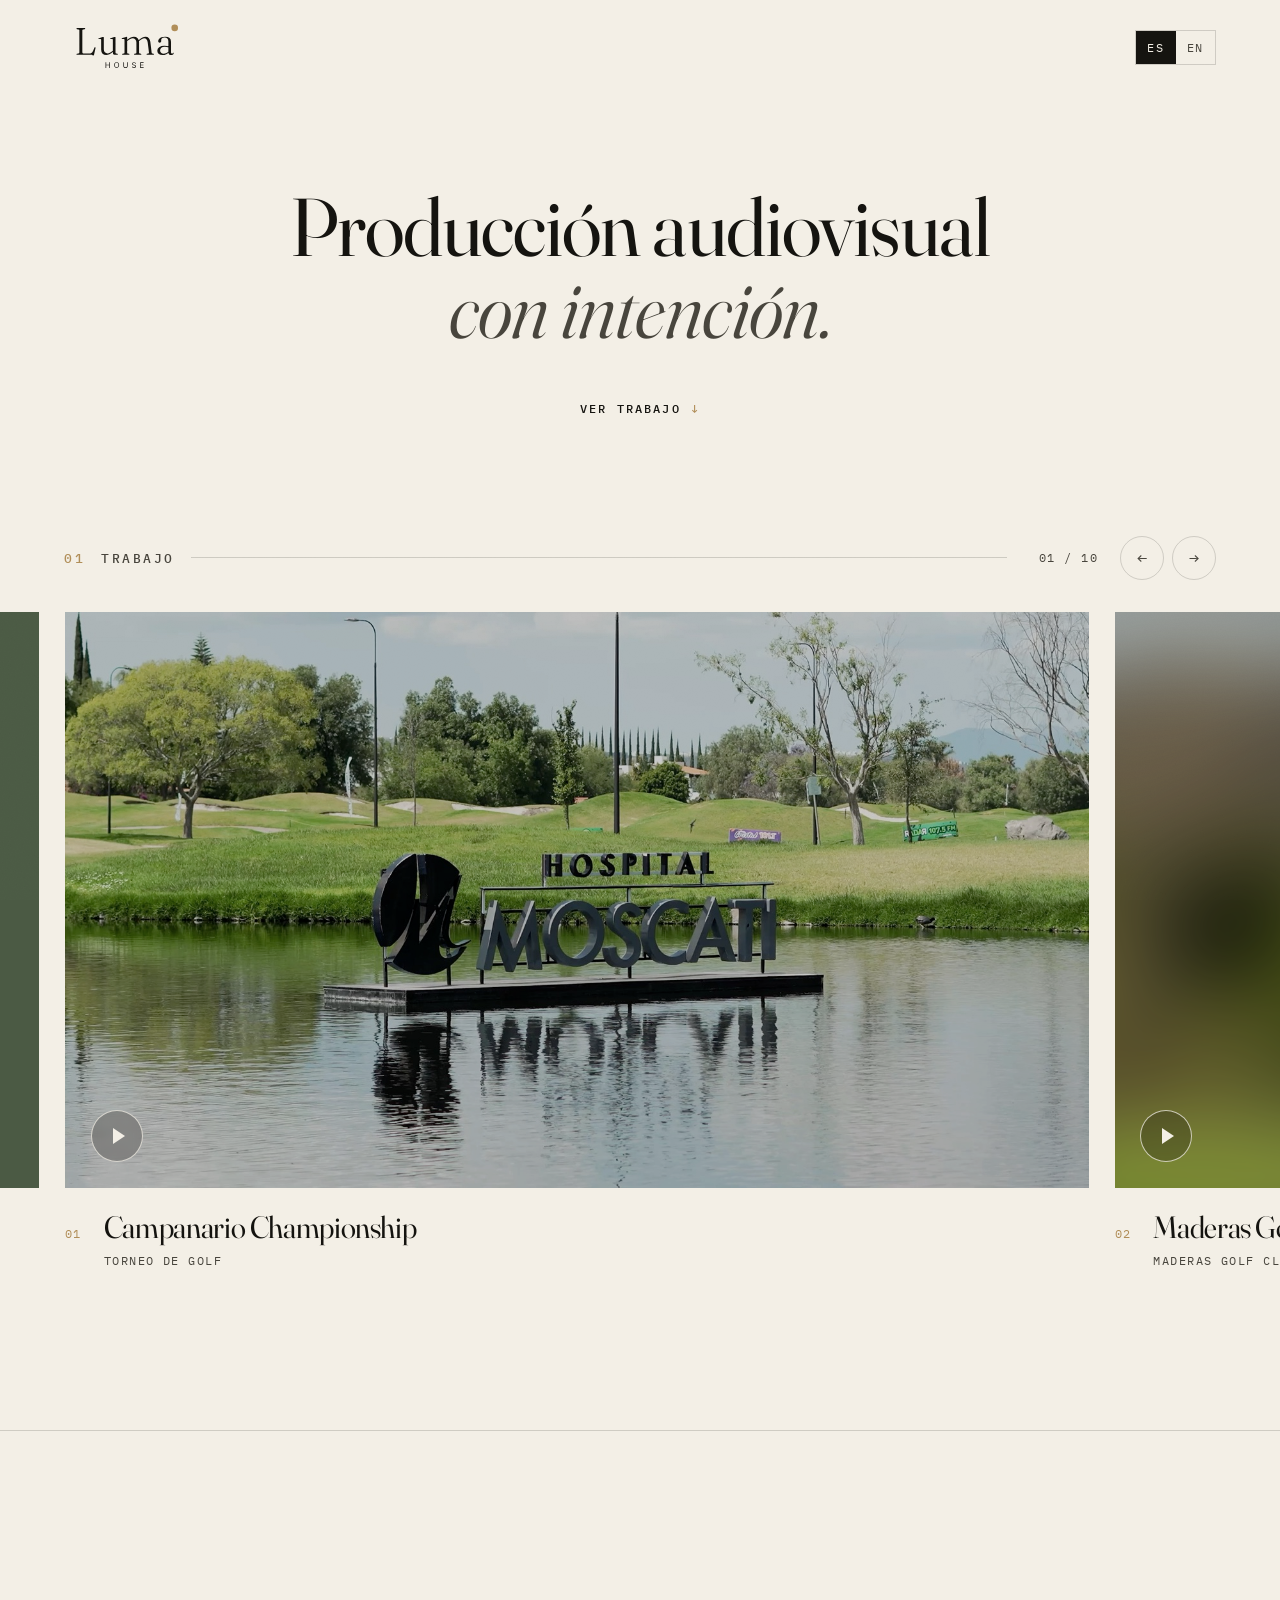
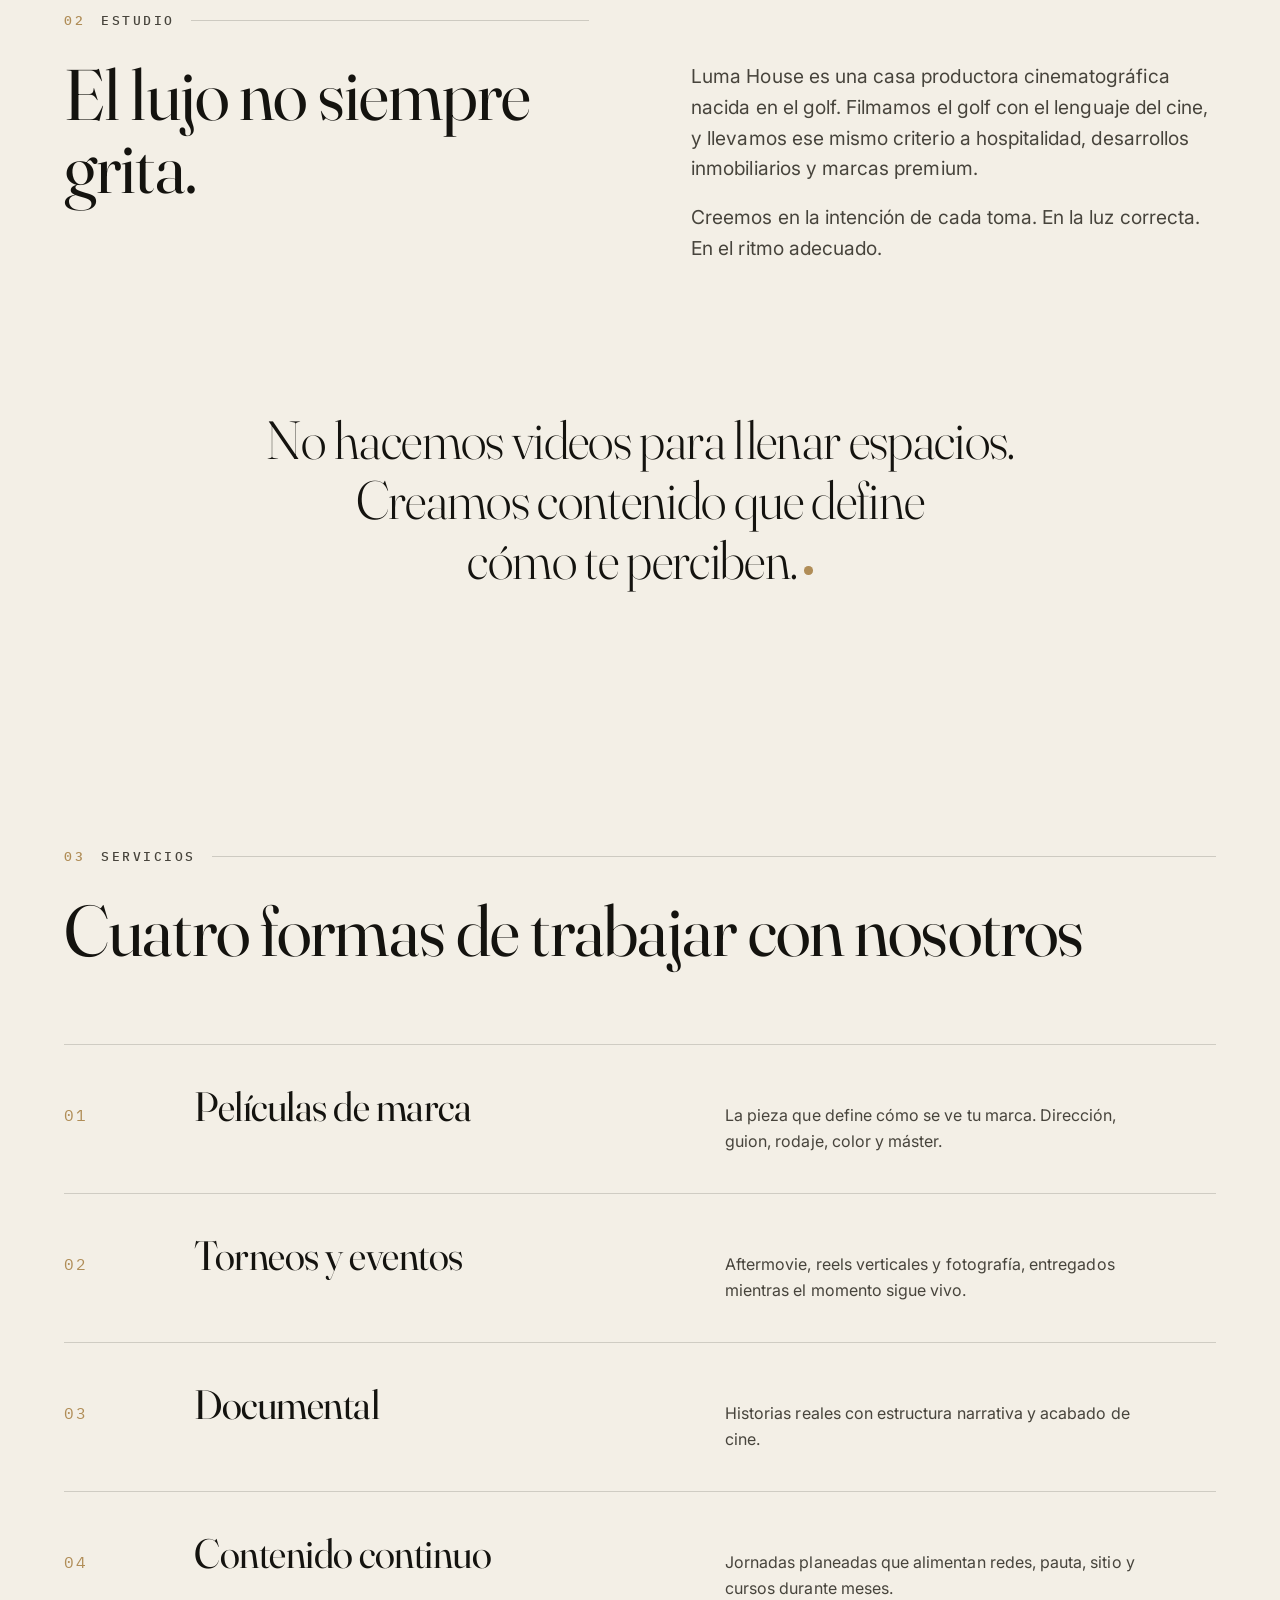
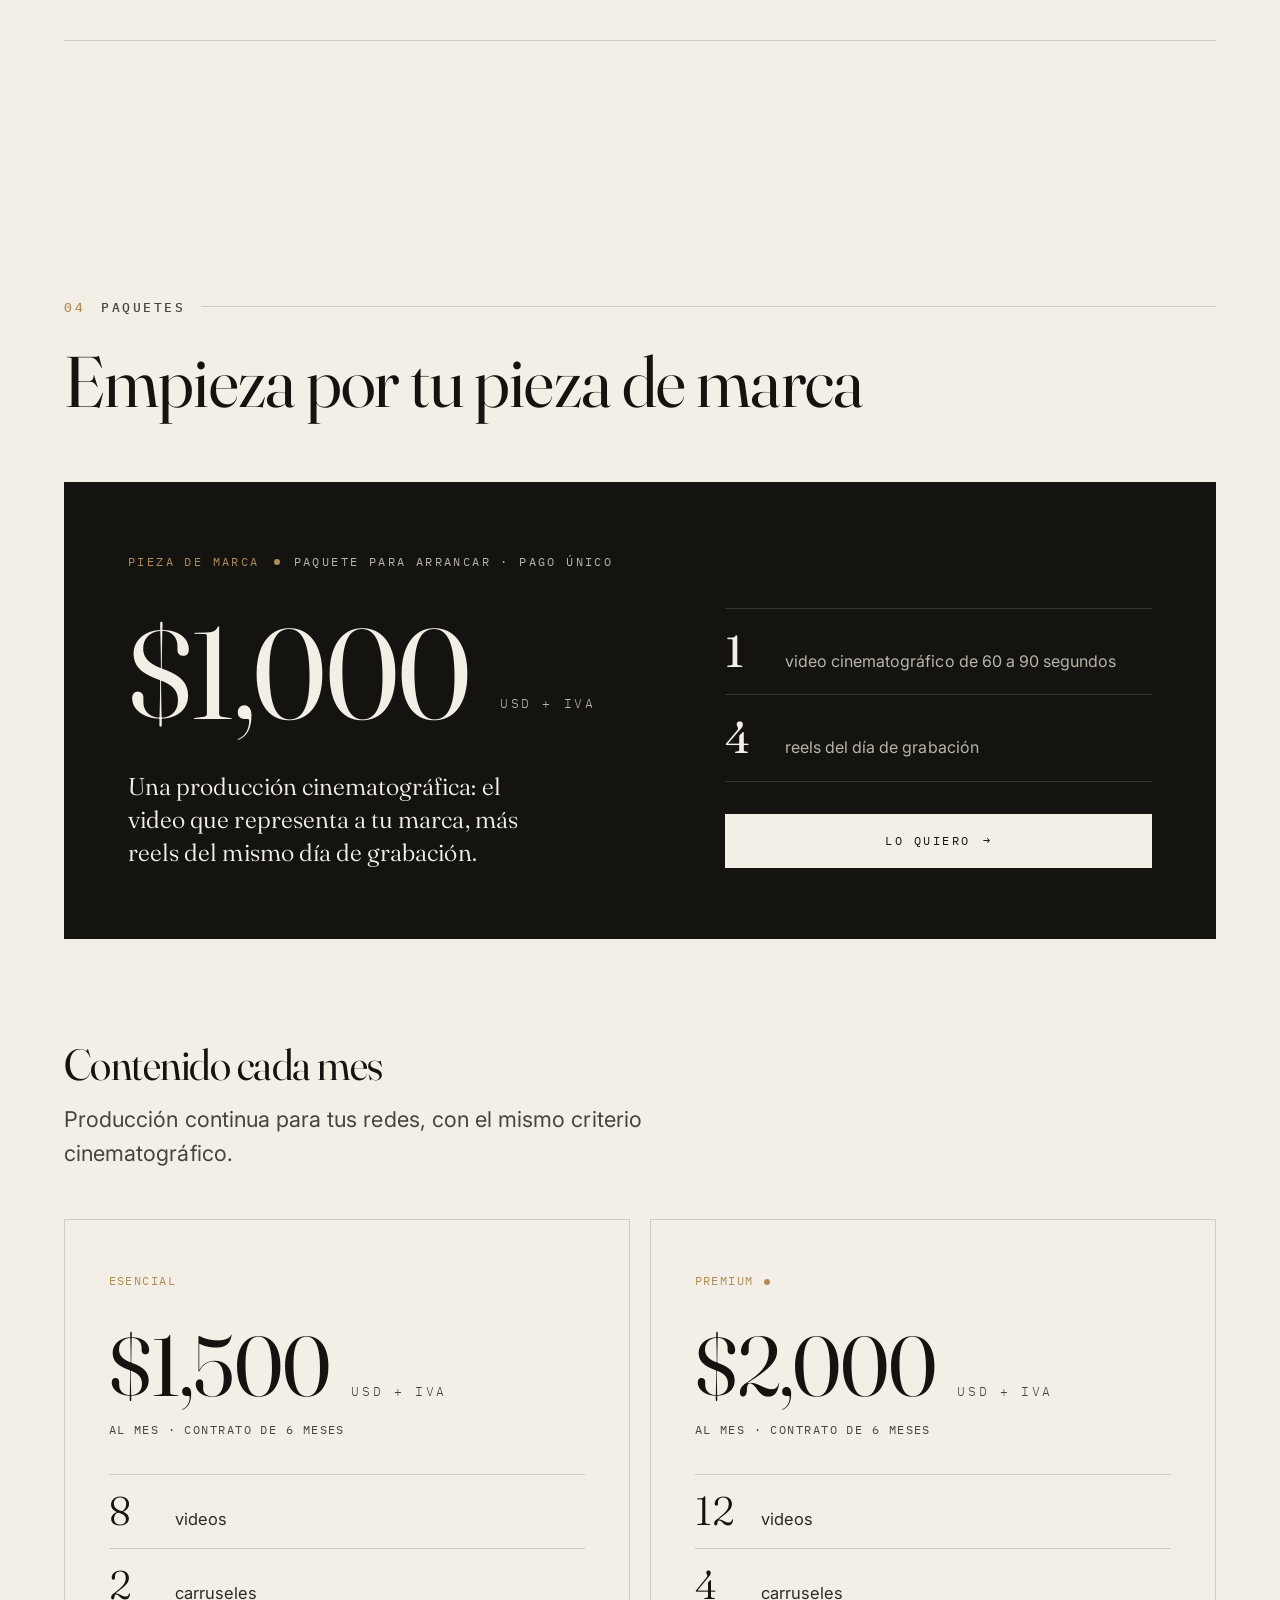
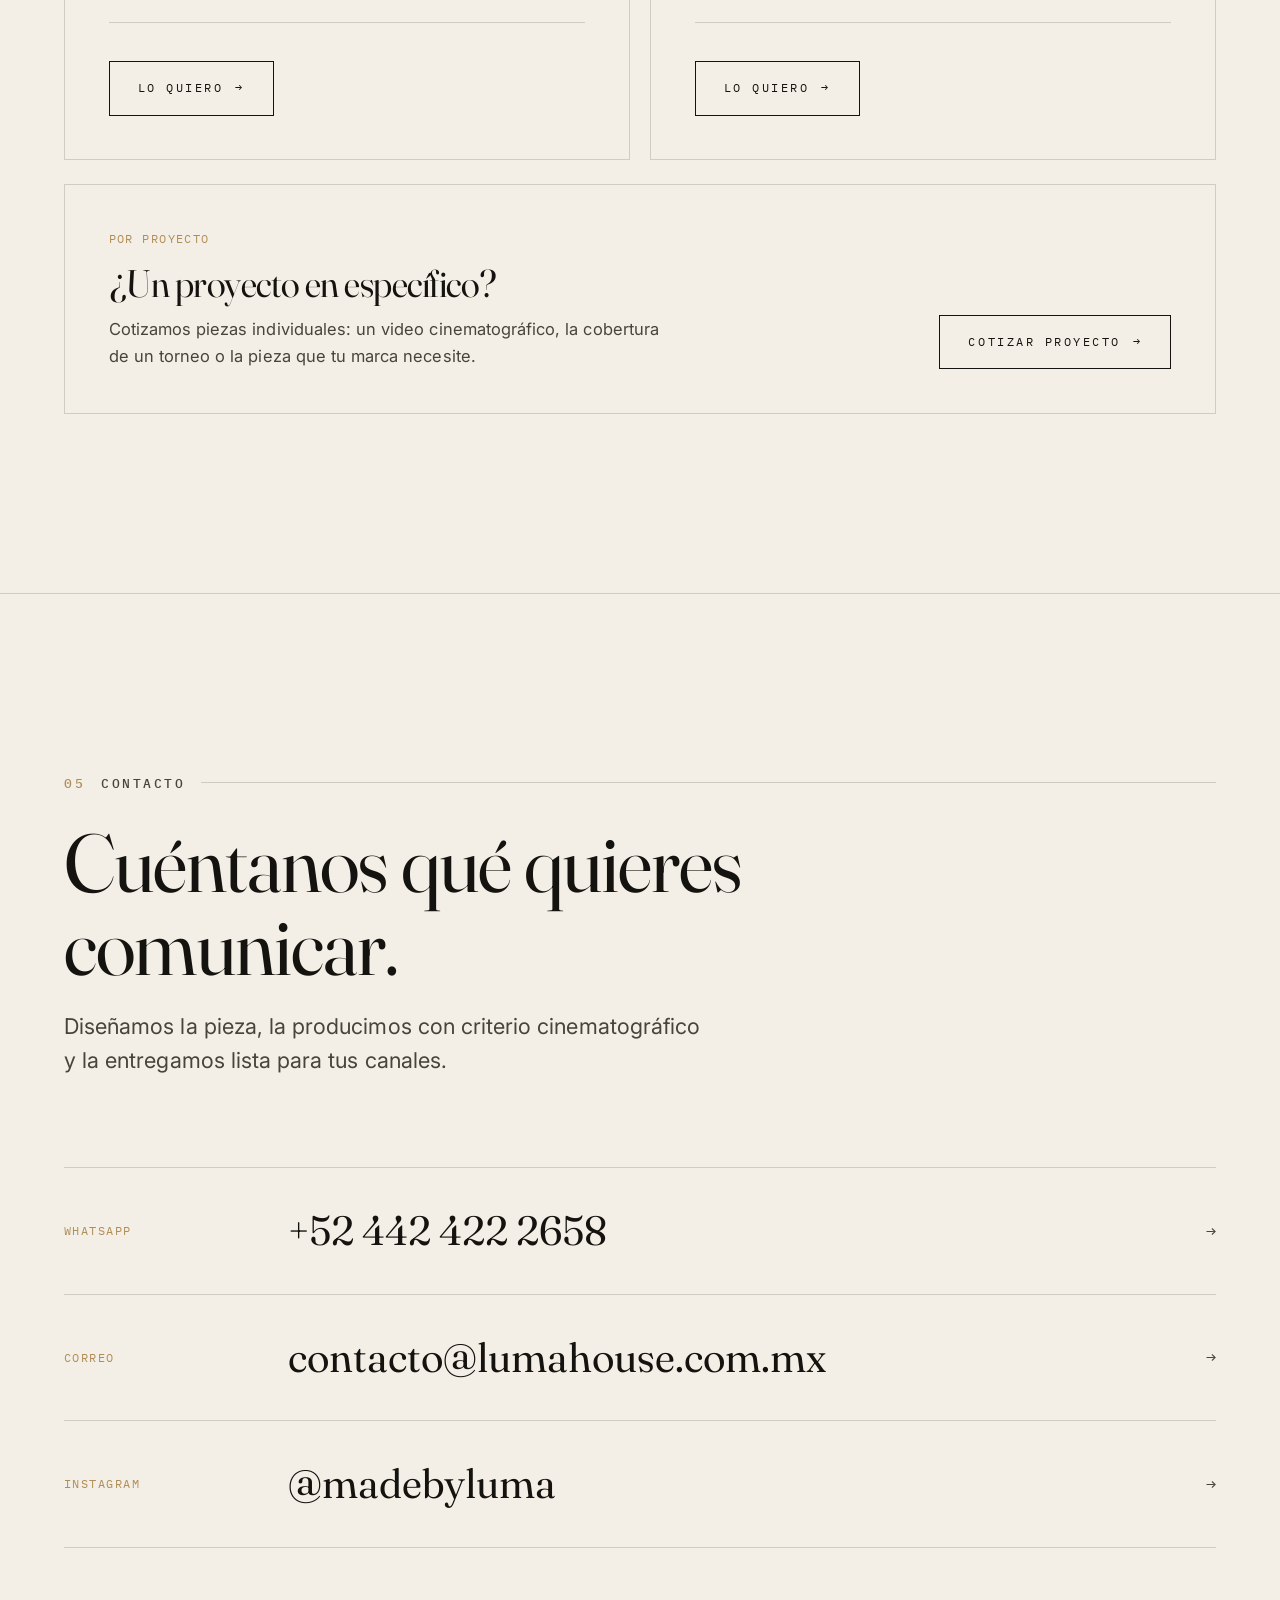
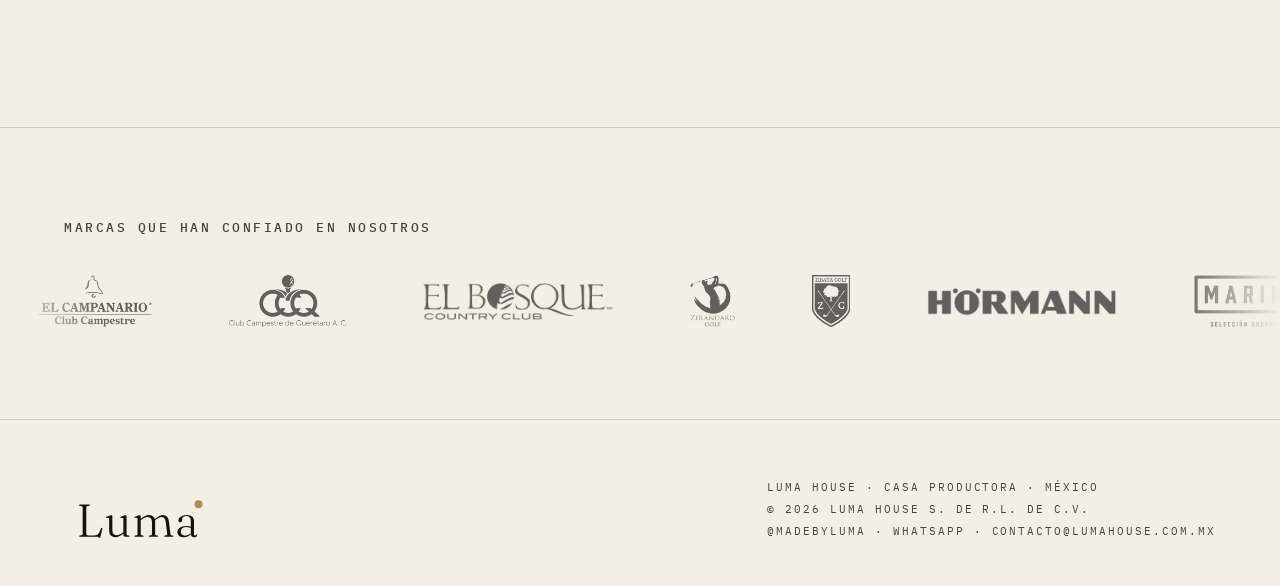
==== index.html @ 1248f3c8 "Publicación automática 2026-11-06 01:06" ====
<!doctype html>
<html lang="es">
<head>
<meta charset="utf-8">
<meta name="viewport" content="width=device-width, initial-scale=1">
<title>Luma House · Casa productora</title>
<meta name="description" content="Luma House es una casa productora cinematográfica de México, especializada en golf: torneos, clubes, documental y contenido para marcas premium.">
<meta property="og:title" content="Luma House · Casa productora">
<meta property="og:description" content="Producción audiovisual con intención. Cine para el golf y para marcas premium.">
<meta property="og:type" content="website">
<meta property="og:image" content="https://lumahouse.com.mx/assets/logo/Luma_Avatar_LhPunto_Ink_circular_1024.png">
<meta name="theme-color" content="#F3EFE6" media="(prefers-color-scheme: light)">
<meta name="theme-color" content="#14130F" media="(prefers-color-scheme: dark)">
<meta name="color-scheme" content="light dark">
<link rel="icon" type="image/png" href="assets/logo/Luma_Avatar_LhPunto_Ink_circular_1024.png">
<link rel="preconnect" href="https://fonts.googleapis.com">
<link rel="preconnect" href="https://fonts.gstatic.com" crossorigin>
<link href="https://fonts.googleapis.com/css2?family=Fraunces:ital,opsz,wght@0,9..144,300..500;1,9..144,300..500&family=IBM+Plex+Mono:wght@400;500&family=Inter:wght@400;500;600&display=swap" rel="stylesheet">
<link rel="stylesheet" href="assets/css/luma.css?v=20261106a">
</head>
<body data-page="inicio">

<header class="nav">
  <div class="wrap">
    <a class="nav__logo" href="./" aria-label="Luma House"><picture><source srcset="assets/logo/Luma_Lockup_Punto_Bone.svg" media="(prefers-color-scheme: dark)"><img src="assets/logo/Luma_Lockup_Punto_Ink.svg" alt="Luma House"></picture></a>
    <nav class="nav__links" aria-label="Principal">
      <a href="#trabajo" data-i18n="nav.work">Trabajo</a>
      <a href="#estudio" data-i18n="nav.studio">Estudio</a>
      <a href="#servicios" data-i18n="nav.services">Servicios</a>
      <a href="#paquetes" data-i18n="nav.plans">Paquetes</a>
      <a href="#contacto" data-i18n="nav.contact">Contacto</a>
    </nav>
    <div class="nav__right">
      <div class="lang" role="group" aria-label="Idioma / Language">
        <button type="button" data-lang="es" aria-pressed="true">ES</button>
        <button type="button" data-lang="en" aria-pressed="false">EN</button>
      </div>
      <button class="nav__burger" type="button" aria-label="Menú" aria-expanded="false"><span></span><span></span></button>
    </div>
  </div>
</header>

<main>
  <section class="hero hero--sin-video hero--min">
    <div class="hero__media" aria-hidden="true">
      <!-- VIDEO DE FONDO: sube un loop corto (10–20 s, sin audio, H.264, < 8 MB) a assets/video/hero.mp4 y quita el comentario:
      <video src="assets/video/hero.mp4" autoplay muted loop playsinline poster="assets/posters/hero.jpg"></video> -->
    </div>
    <div class="wrap">
      <h1 data-i18n="hero.title">Producción audiovisual <em>con intención.</em></h1>
      <a class="mono hero__scroll" href="#trabajo"><span data-i18n="hero.cta1">Ver trabajo</span> <i aria-hidden="true">↓</i></a>
    </div>
  </section>

  <section class="reel" id="trabajo" aria-label="Trabajo">
    <div class="wrap reel__head">
      <p class="eyebrow" data-n="01" data-i18n="work.eyebrow">Trabajo</p>
      <div class="reel__nav">
        <span class="mono reel__count" data-reel-count>01 / 01</span>
        <button class="reel__btn" type="button" data-reel-prev aria-label="Anterior">←</button>
        <button class="reel__btn" type="button" data-reel-next aria-label="Siguiente">→</button>
      </div>
    </div>
    <div class="reel__track" data-grid="reel"></div>
  </section>

  <section class="section section--bone" id="estudio">
    <div class="wrap split">
      <div class="reveal">
        <p class="eyebrow" data-n="02" data-i18n="studio.eyebrow">Estudio</p>
        <h2 data-i18n="studio.title">El lujo no siempre grita.</h2>
      </div>
      <div class="manifiesto reveal">
        <p data-i18n="studio.p1"></p>
        <p data-i18n="studio.p2"></p>
      </div>
    </div>
    <div class="wrap"><p class="statement reveal" data-i18n="studio.p3"></p></div>
  </section>

  <section class="section section--bone" id="servicios">
    <div class="wrap">
      <div class="reveal">
        <p class="eyebrow" data-n="03" data-i18n="services.eyebrow">Servicios</p>
        <h2 data-i18n="services.title">Cuatro formas de trabajar con nosotros</h2>
      </div>
      <div class="services">
        <div class="service reveal"><p class="mono">01</p><h3 data-i18n="s1.t"></h3><p data-i18n="s1.p"></p></div>
        <div class="service reveal" style="transition-delay:90ms"><p class="mono">02</p><h3 data-i18n="s2.t"></h3><p data-i18n="s2.p"></p></div>
        <div class="service reveal" style="transition-delay:180ms"><p class="mono">03</p><h3 data-i18n="s3.t"></h3><p data-i18n="s3.p"></p></div>
        <div class="service reveal" style="transition-delay:270ms"><p class="mono">04</p><h3 data-i18n="s4.t"></h3><p data-i18n="s4.p"></p></div>
      </div>
    </div>
  </section>

  <section class="section section--bone section--rule" id="paquetes">
    <div class="wrap">
      <div class="reveal">
        <p class="eyebrow" data-n="04" data-i18n="plans.eyebrow">Paquetes</p>
        <h2 data-i18n="plans.h">Empieza por tu pieza de marca</h2>
      </div>
      <article class="pieza reveal">
        <div class="pieza__main">
          <p class="mono pieza__tag"><span data-i18n="p3.name">Pieza de marca</span> <i aria-hidden="true"></i> <span data-i18n="p3.per">paquete para arrancar · pago único</span></p>
          <p class="pieza__price">$1,000 <span data-i18n="plans.cur">USD + IVA</span></p>
          <p class="pieza__text" data-i18n="p3.text">Una producción cinematográfica: el video que representa a tu marca, más reels del mismo día de grabación.</p>
        </div>
        <div class="pieza__side">
          <ul class="pieza__list">
            <li><strong>1</strong><span data-i18n="p3.video">video cinematográfico de 60 a 90 segundos</span></li>
            <li><strong>4</strong><span data-i18n="p3.reels">reels del día de grabación</span></li>
          </ul>
          <a class="btn btn--solid pieza__btn" data-wa="p3.wa" href="https://wa.me/524424222658" target="_blank" rel="noopener"><span data-i18n="plans.cta">Lo quiero</span> →</a>
        </div>
      </article>
      <div class="plans__monthly reveal">
        <h3 data-i18n="plans.title">Contenido cada mes</h3>
        <p class="lead plans__lead" data-i18n="plans.sub">Producción continua para tus redes, con el mismo criterio cinematográfico.</p>
      </div>
      <div class="plans">
        <article class="plan reveal">
          <p class="mono plan__name" data-i18n="p1.name">Esencial</p>
          <p class="plan__price">$1,500 <span data-i18n="plans.cur">USD + IVA</span></p>
          <p class="mono plan__per" data-i18n="plans.per">al mes · contrato de 6 meses</p>
          <ul class="plan__list">
            <li><strong>8</strong><span data-i18n="plans.videos">videos</span></li>
            <li><strong>2</strong><span data-i18n="plans.carousels">carruseles</span></li>
          </ul>
          <a class="btn btn--dark" data-wa="p1.wa" href="https://wa.me/524424222658" target="_blank" rel="noopener"><span data-i18n="plans.cta">Lo quiero</span> →</a>
        </article>
        <article class="plan plan--premium reveal" style="transition-delay:90ms">
          <p class="mono plan__name" data-i18n="p2.name">Premium</p>
          <p class="plan__price">$2,000 <span data-i18n="plans.cur">USD + IVA</span></p>
          <p class="mono plan__per" data-i18n="plans.per">al mes · contrato de 6 meses</p>
          <ul class="plan__list">
            <li><strong>12</strong><span data-i18n="plans.videos">videos</span></li>
            <li><strong>4</strong><span data-i18n="plans.carousels">carruseles</span></li>
          </ul>
          <a class="btn btn--solid" data-wa="p2.wa" href="https://wa.me/524424222658" target="_blank" rel="noopener"><span data-i18n="plans.cta">Lo quiero</span> →</a>
        </article>
      </div>
      <div class="plans__custom reveal">
        <div>
          <p class="mono plan__name" data-i18n="custom.eyebrow">Por proyecto</p>
          <h3 data-i18n="custom.title">¿Un proyecto en específico?</h3>
          <p data-i18n="custom.text">Cotizamos piezas individuales: un video cinematográfico, la cobertura de un torneo o la pieza que tu marca necesite.</p>
        </div>
        <a class="btn btn--dark" data-wa="custom.wa" href="https://wa.me/524424222658" target="_blank" rel="noopener"><span data-i18n="custom.cta">Cotizar proyecto</span> →</a>
      </div>
    </div>
  </section>

  <section class="section contact" id="contacto">
    <div class="wrap">
      <p class="eyebrow reveal" data-n="05" data-i18n="contact.eyebrow">Contacto</p>
      <h2 class="reveal" data-i18n="contact.title">Cuéntanos qué quieres comunicar.</h2>
      <p class="lead reveal" style="color:var(--bone-soft); margin-top:22px" data-i18n="contact.sub"></p>
      <div class="contact__rows">
        <a class="contact__row reveal" href="https://wa.me/524424222658" target="_blank" rel="noopener">
          <span class="mono" data-i18n="contact.wa">WhatsApp</span><strong>+52 442 422 2658</strong><span class="arrow">→</span>
        </a>
        <a class="contact__row reveal" href="mailto:contacto@lumahouse.com.mx">
          <span class="mono" data-i18n="contact.mail">Correo</span><strong>contacto@lumahouse.com.mx</strong><span class="arrow">→</span>
        </a>
        <a class="contact__row reveal" href="https://instagram.com/madebyluma" target="_blank" rel="noopener">
          <span class="mono">Instagram</span><strong>@madebyluma</strong><span class="arrow">→</span>
        </a>
      </div>
    </div>
  </section>
  <section class="brands" aria-labelledby="marcas-titulo">
    <div class="wrap">
      <p class="eyebrow" id="marcas-titulo" data-i18n="brands.title">Marcas que han confiado en nosotros</p>
    </div>
    <div class="brands__viewport">
      <ul class="brands__track">
          <li><img src="assets/marcas/el-campanario.png?v=20261103" alt="El Campanario Club Campestre" loading="lazy" height="44"></li>
          <li><img src="assets/marcas/club-campestre-queretaro.png?v=20261103" alt="Club Campestre de Querétaro" loading="lazy" height="44"></li>
          <li><img src="assets/marcas/el-bosque.png?v=20261103" alt="El Bosque Country Club" loading="lazy" height="44"></li>
          <li><img src="assets/marcas/zirandaro.png?v=20261103b" alt="Zirándaro Golf" loading="lazy" height="44"></li>
          <li><img src="assets/marcas/zibata-golf.png?v=20261103" alt="Zibatá Golf" loading="lazy" height="44"></li>
          <li><img src="assets/marcas/hormann.png?v=20261103" alt="Hörmann" loading="lazy" height="44"></li>
          <li><img src="assets/marcas/marinter.png?v=20261103" alt="Marinter Gourmet" loading="lazy" height="44"></li>
          <li><img src="assets/marcas/slim-pop.png?v=20261103" alt="Slim Pop" loading="lazy" height="44"></li>
          <li><img src="assets/marcas/tpi.png?v=20261103" alt="Titleist Performance Institute" loading="lazy" height="44"></li>
          <li><img src="assets/marcas/ringline.png?v=20261104c" alt="RingLine" loading="lazy" height="44"></li>
          <li><img src="assets/marcas/garsen.png?v=20261103" alt="Garsen" loading="lazy" height="44"></li>
          <li><img src="assets/marcas/fine-tuned.png?v=20261103" alt="Fine Tuned Components" loading="lazy" height="44"></li>
          <li><img src="assets/marcas/casa-maria-goretti.png?v=20261103" alt="Casa María Goretti I.A.P." loading="lazy" height="44"></li>
          <li><img class="marca--alta" src="assets/marcas/golf-course-services.png?v=20261104c" alt="Golf Course Services" loading="lazy" height="44"></li>
          <li><img src="assets/marcas/tr-golf-cars.png?v=20261103" alt="TR Golf Cars" loading="lazy" height="44"></li>
          <li><img src="assets/marcas/hm-home.png?v=20261103c" alt="H&amp;M Home" loading="lazy" height="44"></li>
          <li><img src="assets/marcas/chipd.png?v=20261103" alt="CHIP'd" loading="lazy" height="44"></li>
          <li><img src="assets/marcas/debbie-llamas.png?v=20261103" alt="Debbie Llamas" loading="lazy" height="44"></li>
          <li aria-hidden="true"><img src="assets/marcas/el-campanario.png?v=20261103" alt="" loading="lazy" height="44"></li>
          <li aria-hidden="true"><img src="assets/marcas/club-campestre-queretaro.png?v=20261103" alt="" loading="lazy" height="44"></li>
          <li aria-hidden="true"><img src="assets/marcas/el-bosque.png?v=20261103" alt="" loading="lazy" height="44"></li>
          <li aria-hidden="true"><img src="assets/marcas/zirandaro.png?v=20261103b" alt="" loading="lazy" height="44"></li>
          <li aria-hidden="true"><img src="assets/marcas/zibata-golf.png?v=20261103" alt="" loading="lazy" height="44"></li>
          <li aria-hidden="true"><img src="assets/marcas/hormann.png?v=20261103" alt="" loading="lazy" height="44"></li>
          <li aria-hidden="true"><img src="assets/marcas/marinter.png?v=20261103" alt="" loading="lazy" height="44"></li>
          <li aria-hidden="true"><img src="assets/marcas/slim-pop.png?v=20261103" alt="" loading="lazy" height="44"></li>
          <li aria-hidden="true"><img src="assets/marcas/tpi.png?v=20261103" alt="" loading="lazy" height="44"></li>
          <li aria-hidden="true"><img src="assets/marcas/ringline.png?v=20261104c" alt="" loading="lazy" height="44"></li>
          <li aria-hidden="true"><img src="assets/marcas/garsen.png?v=20261103" alt="" loading="lazy" height="44"></li>
          <li aria-hidden="true"><img src="assets/marcas/fine-tuned.png?v=20261103" alt="" loading="lazy" height="44"></li>
          <li aria-hidden="true"><img src="assets/marcas/casa-maria-goretti.png?v=20261103" alt="" loading="lazy" height="44"></li>
          <li aria-hidden="true"><img class="marca--alta" src="assets/marcas/golf-course-services.png?v=20261104c" alt="" loading="lazy" height="44"></li>
          <li aria-hidden="true"><img src="assets/marcas/tr-golf-cars.png?v=20261103" alt="" loading="lazy" height="44"></li>
          <li aria-hidden="true"><img src="assets/marcas/hm-home.png?v=20261103c" alt="" loading="lazy" height="44"></li>
          <li aria-hidden="true"><img src="assets/marcas/chipd.png?v=20261103" alt="" loading="lazy" height="44"></li>
          <li aria-hidden="true"><img src="assets/marcas/debbie-llamas.png?v=20261103" alt="" loading="lazy" height="44"></li>
      </ul>
    </div>
  </section>
</main>

<div class="player" id="player" role="dialog" aria-modal="true" aria-label="Video">
  <button class="player__close" type="button" data-i18n="player.close">Cerrar ✕</button>
  <div class="player__stage">
    <div class="player__frame"></div>
    <div class="player__info">
      <div>
        <p class="eyebrow" data-p-client></p>
        <h3 data-p-title style="margin-top:10px"></h3>
        <p data-p-text></p>
      </div>
      <div class="player__nav">
        <button type="button" data-prev data-i18n="player.prev">← Anterior</button>
        <button type="button" data-next data-i18n="player.next">Siguiente →</button>
      </div>
    </div>
  </div>
</div>

<footer class="footer">
  <div class="wrap">
    <picture><source srcset="assets/logo/Luma_Firma_Punto_Bone.svg" media="(prefers-color-scheme: dark)"><img src="assets/logo/Luma_Firma_Punto_Ink.svg" alt="Luma"></picture>
    <p><span data-i18n="footer.line">Luma House · Casa productora · México</span><br>© <span data-year>2026</span> Luma House S. de R.L. de C.V.<br><a href="https://instagram.com/madebyluma" target="_blank" rel="noopener">@madebyluma</a> · <a href="https://wa.me/524424222658" target="_blank" rel="noopener">WhatsApp</a> · <a href="mailto:contacto@lumahouse.com.mx">contacto@lumahouse.com.mx</a></p>
  </div>
</footer>

<script src="assets/js/proyectos.js?v=20261106b"></script>
<script src="assets/js/videos.js?v=546326bbe1"></script>
<script src="assets/js/site.js?v=20261105t"></script>
</body>
</html>
---- assets/css/luma.css ----
/* ==========================================================================
   LUMA HOUSE · SITIO WEB 2026
   Identidad 2026: Ink · Bone · Brass (el punto de rodaje) · Fairway
   Tipografía: Fraunces Light (display) · Inter (texto) · IBM Plex Mono (créditos)
   ========================================================================== */

:root{
  --ink:#14130F;
  --charcoal:#2B2A25;
  --bone:#F3EFE6;
  --brass:#B08D57;
  --fairway:#4B5A44;
  --bone-soft:#B9B4A8;      /* texto secundario sobre Ink */
  --ink-soft:#5E5A51;       /* texto secundario sobre Bone */
  --rule-dark:rgba(243,239,230,.14);
  --rule-light:rgba(20,19,15,.16);

  --serif:'Fraunces', Georgia, 'Times New Roman', serif;
  --sans:'Inter', -apple-system, BlinkMacSystemFont, 'Helvetica Neue', Arial, sans-serif;
  --mono:'IBM Plex Mono', ui-monospace, Menlo, Consolas, monospace;

  --max:1320px;
  --pad:clamp(20px, 5vw, 72px);
  --nav-h:76px;
}

*{box-sizing:border-box; margin:0; padding:0}
html{scroll-behavior:smooth; -webkit-text-size-adjust:100%}
body{background:var(--ink); color:var(--bone); font-family:var(--sans); font-size:17px; line-height:1.6; -webkit-font-smoothing:antialiased; overflow-x:hidden}
img,video,iframe,svg{display:block; max-width:100%}
a{color:inherit; text-decoration:none}
button{font:inherit; color:inherit; background:none; border:0; cursor:pointer}
:focus-visible{outline:1px solid var(--brass); outline-offset:3px}

.wrap{max-width:var(--max); margin:0 auto; padding:0 var(--pad)}
.eyebrow{font-family:var(--mono); font-size:12px; font-weight:500; letter-spacing:.28em; text-transform:uppercase; color:var(--brass)}
.mono{font-family:var(--mono); letter-spacing:.14em; text-transform:uppercase; font-size:12px}
.dot{color:var(--brass)}

/* ---------- navegación ---------- */
.nav{position:fixed; inset:0 0 auto 0; height:var(--nav-h); z-index:50; display:flex; align-items:center;
  transition:background .35s ease, border-color .35s ease; border-bottom:1px solid transparent}
.nav.is-solid{background:rgba(20,19,15,.92); backdrop-filter:blur(10px); border-bottom-color:var(--rule-dark)}
.nav .wrap{display:flex; align-items:center; justify-content:space-between; width:100%; gap:24px}
.nav__logo img{height:44px; width:auto}
.nav__right{display:flex; align-items:center; gap:28px}
.nav__links{display:flex; align-items:center; gap:34px; margin-left:auto}
.nav__links a{font-family:var(--mono); font-size:12px; letter-spacing:.2em; text-transform:uppercase; color:var(--bone-soft); transition:color .2s}
.nav__links a:hover,.nav__links a.is-active{color:var(--bone)}
.nav__links a.is-active::after{content:''; display:inline-block; width:5px; height:5px; border-radius:50%; background:var(--brass); margin-left:8px; vertical-align:middle}
.lang{display:flex; border:1px solid var(--rule-dark)}
.lang button{font-family:var(--mono); font-size:11px; letter-spacing:.18em; padding:7px 11px; color:var(--bone-soft)}
.lang button[aria-pressed="true"]{background:var(--bone); color:var(--ink)}
.nav__burger{display:none; width:40px; height:40px; position:relative}
.nav__burger span{position:absolute; left:9px; right:9px; height:1px; background:var(--bone); transition:transform .25s, opacity .25s}
.nav__burger span:nth-child(1){top:15px} .nav__burger span:nth-child(2){top:24px}
.nav.is-open .nav__burger span:nth-child(1){transform:translateY(4.5px) rotate(45deg)}
.nav.is-open .nav__burger span:nth-child(2){transform:translateY(-4.5px) rotate(-45deg)}

@media (max-width:860px){
  .nav__burger{display:block}
  .nav__links{position:fixed; top:var(--nav-h); left:0; right:0; bottom:0; background:var(--ink); flex-direction:column;
    align-items:flex-start; padding:40px var(--pad); gap:28px; transform:translateX(100%); transition:transform .35s ease}
  .nav.is-open .nav__links{transform:none}
  .nav__links a{font-size:15px}
  .nav.is-open{background:var(--ink)}
}

/* ---------- hero ---------- */
.hero{min-height:100svh; display:flex; flex-direction:column; justify-content:flex-end; position:relative; padding:calc(var(--nav-h) + 40px) 0 72px; overflow:hidden}
.hero__media{position:absolute; inset:0; background:radial-gradient(90% 70% at 78% 18%, rgba(176,141,87,.13), transparent 60%), radial-gradient(70% 60% at 10% 90%, rgba(75,90,68,.22), transparent 65%), var(--ink)}
.hero__media video,.hero__media img{width:100%; height:100%; object-fit:cover; opacity:.55}
.hero__media::after{content:''; position:absolute; inset:0; background:linear-gradient(180deg, rgba(20,19,15,.35) 0%, rgba(20,19,15,.1) 40%, rgba(20,19,15,.92) 100%)}
.hero .wrap{position:relative; width:100%}
.hero h1{font-family:var(--serif); font-weight:300; font-size:clamp(46px, 8.2vw, 124px); line-height:1.02; letter-spacing:.005em; margin:22px 0 28px; max-width:14ch}
.hero h1 em{font-style:italic}
.hero__sub{font-size:clamp(17px, 1.6vw, 21px); color:var(--bone-soft); max-width:560px}
.hero__cta{display:flex; flex-wrap:wrap; gap:14px; margin-top:40px}
.hero__rec{position:absolute; top:calc(var(--nav-h) + 24px); right:var(--pad); display:flex; align-items:center; gap:10px; font-family:var(--mono); font-size:11px; letter-spacing:.24em; color:var(--bone-soft)}
.hero__rec i{width:9px; height:9px; border-radius:50%; background:var(--brass); animation:tally 2.4s ease-in-out infinite}
/* Sin video de fondo: hero compacto, sin el espacio vacío ni el REC. Al poner hero.mp4, quitar la clase hero--sin-video */
.hero--sin-video{min-height:0; padding-top:calc(var(--nav-h) + clamp(56px, 9vw, 132px)); padding-bottom:clamp(44px, 5vw, 72px)}
.hero--sin-video{padding-top:calc(var(--nav-h) + clamp(40px, 6vw, 88px)); padding-bottom:clamp(36px, 4vw, 56px)}
.hero--sin-video h1{font-size:clamp(38px, 4.8vw, 76px); max-width:20ch; margin:18px 0 20px}
.hero--sin-video .hero__rec{display:none}
@keyframes tally{0%,100%{opacity:1}50%{opacity:.25}}

.btn{display:inline-flex; align-items:center; gap:12px; padding:15px 24px; font-family:var(--mono); font-size:12px; letter-spacing:.2em; text-transform:uppercase; border:1px solid var(--bone); transition:background .2s, color .2s}
.btn:hover{background:var(--bone); color:var(--ink)}
.btn--solid{background:var(--bone); color:var(--ink)}
.btn--solid:hover{background:transparent; color:var(--bone)}
.btn--dark{border-color:var(--ink); color:var(--ink)}
.btn--dark:hover{background:var(--ink); color:var(--bone)}

/* ---------- secciones ---------- */
.section{padding:clamp(88px, 12vw, 160px) 0}
.section--bone{background:var(--bone); color:var(--charcoal)}
.section--bone h2,.section--bone h3{color:var(--ink)}
.section--fairway{background:var(--fairway); color:var(--bone)}
.section h2{font-family:var(--serif); font-weight:300; font-size:clamp(36px, 5.2vw, 72px); line-height:1.08; margin-top:20px}
.lead{font-size:clamp(18px, 1.7vw, 22px); line-height:1.55; max-width:640px}

.split{display:grid; grid-template-columns:1fr 1fr; gap:clamp(40px, 8vw, 120px); align-items:start}
@media (max-width:860px){.split{grid-template-columns:1fr}}

.manifiesto p{font-size:clamp(18px, 1.7vw, 21px); line-height:1.6; margin-bottom:18px}
.manifiesto p strong{color:var(--ink); font-weight:600}
.manifiesto{border-left:1px solid var(--rule-light); padding-left:clamp(20px, 3vw, 44px)}

.services{display:grid; grid-template-columns:repeat(4, 1fr); gap:0; margin-top:64px; border-top:1px solid var(--rule-light)}
.service{padding:32px 28px 8px 0}
.service + .service{padding-left:28px; border-left:1px solid var(--rule-light)}
.service .mono{color:var(--brass)}
.service h3{font-family:var(--serif); font-weight:300; font-size:28px; line-height:1.15; margin:14px 0 12px}
.service p{font-size:15.5px; color:var(--ink-soft)}
@media (max-width:1000px){.services{grid-template-columns:1fr 1fr}.service:nth-child(3){padding-left:0; border-left:0}.service:nth-child(n+3){border-top:1px solid var(--rule-light)}}
@media (max-width:560px){.services{grid-template-columns:1fr}.service,.service + .service{padding-left:0; border-left:0}.service + .service{border-top:1px solid var(--rule-light)}}

/* ---------- tarjetas de proyecto ---------- */
.work-head{display:flex; justify-content:space-between; align-items:flex-end; gap:32px; flex-wrap:wrap; margin-bottom:48px}
.grid{display:grid; grid-template-columns:repeat(3, 1fr); gap:44px 28px}
@media (max-width:1000px){.grid{grid-template-columns:1fr 1fr}}
@media (max-width:620px){.grid{grid-template-columns:1fr}}

.card{display:block; text-align:left; width:100%; scroll-margin-top:calc(var(--nav-h) + 24px)}
.card__media{position:relative; aspect-ratio:16/9; background:var(--charcoal); overflow:hidden}
.card__media img{width:100%; height:100%; object-fit:cover; transition:transform .8s cubic-bezier(.2,.7,.2,1), opacity .4s}
.card:hover .card__media img{transform:scale(1.04)}
.card__ph{position:absolute; inset:0; display:flex; align-items:flex-end; padding:20px; background:
  radial-gradient(120% 90% at 85% 10%, rgba(176,141,87,.10), transparent 60%), var(--charcoal)}
.card__ph span{font-family:var(--mono); font-size:11px; letter-spacing:.24em; text-transform:uppercase; color:rgba(243,239,230,.45)}
.card__tally{position:absolute; top:16px; right:16px; width:9px; height:9px; border-radius:50%; background:var(--brass)}
.card__play{position:absolute; left:50%; top:50%; width:64px; height:64px; margin:-32px 0 0 -32px; border:1px solid rgba(243,239,230,.7); border-radius:50%;
  display:flex; align-items:center; justify-content:center; opacity:0; transform:scale(.9); transition:opacity .3s, transform .3s; background:rgba(20,19,15,.35); backdrop-filter:blur(4px)}
.card__play::before{content:''; border-left:14px solid var(--bone); border-top:9px solid transparent; border-bottom:9px solid transparent; margin-left:4px}
.card:hover .card__play,.card:focus-visible .card__play{opacity:1; transform:none}
.card__badge{position:absolute; left:16px; top:14px; font-family:var(--mono); font-size:10.5px; letter-spacing:.2em; text-transform:uppercase; padding:6px 9px; background:rgba(20,19,15,.75); color:var(--bone)}
.card__info{display:flex; justify-content:space-between; gap:16px; padding-top:18px; border-top:1px solid transparent}
.card h3{font-family:var(--serif); font-weight:300; font-size:24px; line-height:1.2; color:var(--bone)}
.card__meta{font-family:var(--mono); font-size:11px; letter-spacing:.16em; text-transform:uppercase; color:var(--bone-soft); margin-top:8px}
.card--vertical .card__media{aspect-ratio:16/9}
.card.is-target .card__media{outline:1px solid var(--brass); outline-offset:6px}
.card--locked{cursor:default}
.card--locked .card__ph{background:var(--fairway)}
.card--locked .card__ph span{color:rgba(243,239,230,.8)}

.filters{display:flex; flex-wrap:wrap; gap:8px}
.filters button{font-family:var(--mono); font-size:11px; letter-spacing:.18em; text-transform:uppercase; padding:9px 14px; border:1px solid var(--rule-dark); color:var(--bone-soft); transition:all .2s}
.filters button:hover{color:var(--bone); border-color:var(--bone-soft)}
.filters button[aria-pressed="true"]{background:var(--bone); color:var(--ink); border-color:var(--bone)}

/* ---------- reproductor ---------- */
.player{position:fixed; inset:0; z-index:100; background:#0E0D0B; display:none; flex-direction:column; padding:72px var(--pad) 32px; overflow-y:auto}
.player.is-open{display:flex}
.player__close{position:absolute; z-index:2; top:20px; right:var(--pad); font-family:var(--mono); font-size:12px; letter-spacing:.2em; color:var(--bone-soft); padding:10px 0}
.player__close:hover{color:var(--bone)}
.player__stage{width:100%; max-width:min(1280px, calc((100vh - 250px) * 16 / 9)); margin:auto}
.player__frame{position:relative; width:100%; aspect-ratio:16/9; background:#000}
.player__frame.is-vertical{aspect-ratio:9/16; height:68vh; width:auto; margin:0 auto}
.player__frame iframe,.player__frame video{position:absolute; inset:0; width:100%; height:100%; border:0}
.player__empty{position:absolute; inset:0; display:flex; flex-direction:column; align-items:center; justify-content:center; gap:14px; text-align:center; color:var(--bone-soft); padding:24px}
.player__empty i{width:10px; height:10px; border-radius:50%; background:var(--brass)}
.player__info{display:flex; justify-content:space-between; gap:40px; flex-wrap:wrap; padding-top:22px}
.player__info h3{font-family:var(--serif); font-weight:300; font-size:clamp(24px, 3vw, 34px)}
.player__info p{color:var(--bone-soft); max-width:620px; font-size:15.5px; margin-top:6px}
.player__nav{display:flex; gap:10px; align-items:flex-start}
.player__nav button{font-family:var(--mono); font-size:11px; letter-spacing:.2em; padding:10px 14px; border:1px solid var(--rule-dark); color:var(--bone-soft)}
.player__nav button:hover{color:var(--bone); border-color:var(--bone-soft)}

/* ---------- página portafolio ---------- */
.page-head{padding:calc(var(--nav-h) + clamp(60px, 9vw, 120px)) 0 56px}
.page-head h1{font-family:var(--serif); font-weight:300; font-size:clamp(44px, 7vw, 100px); line-height:1.04; margin:20px 0 22px}
.page-head p{color:var(--bone-soft); max-width:560px; font-size:18px}

/* ---------- carrusel de trabajo (inicio) ---------- */
.reel{padding:0 0 clamp(96px, 12vw, 168px)}
.reel__head{display:flex; justify-content:space-between; align-items:center; gap:24px; margin-bottom:24px}
.reel__nav{display:flex; align-items:center; gap:8px}
.reel__count{color:var(--bone-soft); margin-right:14px}
.reel__btn{width:44px; height:44px; display:inline-flex; align-items:center; justify-content:center; border:1px solid var(--rule-dark); color:var(--bone-soft); font-family:var(--mono); transition:color .2s, border-color .2s}
.reel__btn:hover{color:var(--bone); border-color:var(--bone-soft)}
.reel__track{--edge:max(var(--pad), calc((100vw - var(--max)) / 2 + var(--pad)));
  display:flex; gap:clamp(16px, 2vw, 28px); overflow-x:auto; scroll-snap-type:x mandatory; scroll-padding-inline:var(--edge);
  padding:0 var(--edge) 6px; scrollbar-width:none; overscroll-behavior-x:contain}
.reel__track::-webkit-scrollbar{display:none}
.slide{flex:0 0 auto; width:min(76vw, 1060px); scroll-snap-align:start; display:block; scroll-margin-top:calc(var(--nav-h) + 24px)}
.slide__media{position:relative; aspect-ratio:16/9; overflow:hidden; background:var(--charcoal)}
.slide__media img{width:100%; height:100%; object-fit:cover; filter:brightness(.86); transition:transform 1.4s cubic-bezier(.2,.7,.2,1), filter .6s}
.slide:hover .slide__media img,.slide:focus-visible .slide__media img{transform:scale(1.03); filter:brightness(1)}
.slide__media.is-vertical{background:var(--ink)}
.slide__media.is-vertical::before{content:''; position:absolute; inset:-40px; background:var(--bg) center/cover; filter:blur(36px) brightness(.45); transform:scale(1.1)}
.slide__media.is-vertical img{position:relative; object-fit:contain; filter:none}
.slide__play{position:absolute; left:clamp(16px, 2vw, 28px); bottom:clamp(16px, 2vw, 28px); width:52px; height:52px; border:1px solid rgba(243,239,230,.75); border-radius:50%;
  display:flex; align-items:center; justify-content:center; background:rgba(20,19,15,.25); backdrop-filter:blur(4px); transition:background .3s}
.slide__play::before{content:''; border-left:12px solid var(--bone); border-top:8px solid transparent; border-bottom:8px solid transparent; margin-left:4px}
.slide:hover .slide__play{background:rgba(20,19,15,.55)}
.slide__info{display:flex; align-items:baseline; gap:18px; padding-top:18px}
.slide__num{color:var(--brass)}
.slide h3{font-family:var(--serif); font-weight:300; font-size:clamp(22px, 2.2vw, 30px); line-height:1.15; color:var(--bone)}
.slide__meta{font-family:var(--mono); font-size:11px; letter-spacing:.16em; text-transform:uppercase; color:var(--bone-soft); margin-top:6px}
.slide.is-target .slide__media{outline:1px solid var(--brass); outline-offset:6px}
.slide--locked{cursor:default}
.slide--locked .card__ph{background:var(--fairway)}
.slide--locked .card__ph span{color:rgba(243,239,230,.8)}
@media (max-width:620px){.slide{width:86vw}.reel__count{margin-right:6px}.reel__btn{width:40px; height:40px}}

/* ---------- paquetes mensuales ---------- */
.plans__lead{color:var(--ink-soft); margin-top:22px}
.plans{display:grid; grid-template-columns:1fr 1fr; gap:24px; margin-top:56px}
.plan{border:1px solid var(--rule-light); padding:40px 36px 36px; display:flex; flex-direction:column}
.plan__name{color:var(--brass)}
.plan__price{font-family:var(--serif); font-weight:300; font-size:clamp(52px, 6vw, 80px); line-height:1; color:var(--ink); margin-top:26px}
.plan__price span{font-family:var(--mono); font-size:13px; letter-spacing:.2em; margin-left:8px; color:var(--ink-soft)}
.plan__per{color:var(--ink-soft); margin-top:12px}
.plan__list{list-style:none; margin:34px 0 38px; border-top:1px solid var(--rule-light)}
.plan__list li{display:flex; align-items:baseline; gap:16px; padding:16px 0; border-bottom:1px solid var(--rule-light)}
.plan__list strong{font-family:var(--serif); font-weight:300; font-size:36px; line-height:1; min-width:2ch; color:var(--ink)}
.plan .btn{align-self:flex-start; margin-top:auto}
.plan--premium{background:var(--ink); color:var(--bone); border-color:var(--ink)}
.plan--premium .plan__price,.plan--premium .plan__list strong{color:var(--bone)}
.plan--premium .plan__price span,.plan--premium .plan__per{color:var(--bone-soft)}
.plan--premium .plan__list,.plan--premium .plan__list li{border-color:var(--rule-dark)}
.plan--premium .plan__name::after{content:''; display:inline-block; width:6px; height:6px; border-radius:50%; background:var(--brass); margin-left:10px; vertical-align:middle}
.plans__custom{display:flex; align-items:flex-end; justify-content:space-between; gap:32px; margin-top:24px; padding:36px; border:1px solid var(--rule-light)}
.plans__custom h3{font-family:var(--serif); font-weight:300; font-size:clamp(28px, 3vw, 40px); line-height:1.1; margin:14px 0 12px}
.plans__custom p:not(.mono){color:var(--ink-soft); max-width:560px}
.plans__custom .btn{flex-shrink:0}
@media (max-width:760px){.plans__custom{flex-direction:column; align-items:flex-start; padding:32px 24px 28px}}
@media (max-width:760px){.plans{grid-template-columns:1fr}.plan{padding:32px 24px 28px}}

/* ---------- marcas que han confiado en nosotros ---------- */
.brands{padding:clamp(56px, 7vw, 96px) 0; border-top:1px solid var(--rule-dark)}
.brands .eyebrow{color:var(--bone-soft)}
.brands__viewport{overflow:hidden; margin-top:36px;
  -webkit-mask-image:linear-gradient(90deg, transparent, #000 8%, #000 92%, transparent); mask-image:linear-gradient(90deg, transparent, #000 8%, #000 92%, transparent)}
.brands__track{display:flex; align-items:center; gap:clamp(48px, 6vw, 88px); width:max-content; list-style:none; padding:0 clamp(24px, 3vw, 44px); animation:brands 90s linear infinite}
.brands__viewport:hover .brands__track{animation-play-state:paused}
.brands__track img{height:56px; width:auto; max-width:190px; object-fit:contain; opacity:.72; transition:opacity .3s}
.brands__track li:hover img{opacity:1}
@keyframes brands{to{transform:translateX(-50%)}}
@media (max-width:620px){.brands__track img{height:44px; max-width:150px}}
@media (prefers-reduced-motion:reduce){.brands__track{animation:none; flex-wrap:wrap; width:auto; justify-content:center}.brands__track li[aria-hidden]{display:none}}

/* ---------- contacto / footer ---------- */
.contact h2{max-width:14ch}
.contact__rows{margin-top:48px; border-top:1px solid var(--rule-dark)}
.contact__row{display:flex; justify-content:space-between; align-items:center; gap:24px; padding:26px 0; border-bottom:1px solid var(--rule-dark); transition:padding .25s}
.contact__row:hover{padding-left:10px}
.contact__row .mono{color:var(--brass)}
.contact__row strong{font-family:var(--serif); font-weight:300; font-size:clamp(22px, 3vw, 38px)}
.contact__row .arrow{font-family:var(--mono); color:var(--bone-soft)}
@media (max-width:620px){.contact__row{flex-direction:column; align-items:flex-start; gap:8px}.contact__row .arrow{display:none}}

.footer{padding:56px 0 44px; border-top:1px solid var(--rule-dark)}
.footer .wrap{display:flex; justify-content:space-between; align-items:flex-end; gap:32px; flex-wrap:wrap}
.footer img{height:46px; width:auto}
.footer p{font-family:var(--mono); font-size:11px; letter-spacing:.18em; text-transform:uppercase; color:var(--bone-soft); line-height:2}

/* ---------- aparición al hacer scroll ---------- */
.reveal{opacity:0; transform:translateY(22px); transition:opacity .9s ease, transform .9s cubic-bezier(.2,.7,.2,1)}
.reveal.is-in{opacity:1; transform:none}
@media (prefers-reduced-motion:reduce){.reveal{opacity:1; transform:none; transition:none}.hero__rec i{animation:none}html{scroll-behavior:auto}}

/* ---------- idioma ---------- */
[data-lang-only]{display:none}
html[lang="es"] [data-lang-only="es"], html[lang="en"] [data-lang-only="en"]{display:revert}

/* ==========================================================================
   AJUSTE 2026-11-04 · más editorial, más cine
   ========================================================================== */
body{font-size:16.5px; letter-spacing:.003em}
::selection{background:var(--brass); color:var(--ink)}

/* grano de película, casi imperceptible */
body::after{content:''; position:fixed; inset:0; z-index:90; pointer-events:none; opacity:.07; mix-blend-mode:overlay;
  background-image:url("data:image/svg+xml,%3Csvg xmlns='http://www.w3.org/2000/svg' width='180' height='180'%3E%3Cfilter id='g'%3E%3CfeTurbulence type='fractalNoise' baseFrequency='.85' numOctaves='2' stitchTiles='stitch'/%3E%3CfeColorMatrix values='0 0 0 0 .5 0 0 0 0 .5 0 0 0 0 .5 0 0 0 1 0'/%3E%3C/filter%3E%3Crect width='100%25' height='100%25' filter='url(%23g)'/%3E%3C/svg%3E")}

/* títulos: Fraunces con más contraste óptico y un poco más cerrados */
.hero h1,.section h2,.service h3,.plan__price,.plans__custom h3,.contact__row strong,.slide h3,.statement{font-variation-settings:"opsz" 144; letter-spacing:-.012em}

/* encabezados de sección como créditos: número en Brass y línea fina */
.eyebrow[data-n]{display:flex; align-items:center; gap:16px}
.eyebrow[data-n]::before{content:attr(data-n); color:var(--brass)}
.eyebrow[data-n]::after{content:''; flex:1; height:1px; background:currentColor; opacity:.22; min-width:40px}
.section--bone .eyebrow{color:var(--ink-soft)}
.contact .eyebrow,.reel .eyebrow{color:var(--bone-soft)}
.reel__head .eyebrow{flex:1}
.reel__head{gap:32px}

/* nav */
:root{--nav-h:84px}
.nav.is-solid{background:rgba(20,19,15,.86); backdrop-filter:blur(14px) saturate(1.1)}
.nav__links{gap:40px}
.nav__links a{font-size:11px; letter-spacing:.24em}

/* hero de apertura */
.hero__media{background:var(--ink)}
.hero__media::after{display:none}
.hero--sin-video{padding-top:calc(var(--nav-h) + clamp(56px, 8vw, 128px)); padding-bottom:clamp(48px, 5vw, 80px)}
.hero--sin-video h1{font-size:clamp(46px, 7.6vw, 128px); line-height:.98; max-width:15ch; margin:28px 0 clamp(40px, 5vw, 72px)}
.hero h1 em{color:var(--bone-soft)}
.hero__foot{display:grid; grid-template-columns:minmax(0, 1fr) auto; gap:32px 64px; align-items:end; padding-top:28px; border-top:1px solid var(--rule-dark)}
.hero__sub{max-width:520px; font-size:clamp(16px, 1.4vw, 19px); line-height:1.6}
.hero__meta{display:flex; flex-direction:column; align-items:flex-end; gap:14px; text-align:right}
.hero__meta .mono{font-size:11px; letter-spacing:.24em; color:var(--bone-soft)}
.hero__scroll{color:var(--bone)!important; display:inline-flex; gap:10px; align-items:center; transition:color .3s}
.hero__scroll i{font-style:normal; color:var(--brass); display:inline-block; animation:bajar 2.6s ease-in-out infinite}
.hero__scroll:hover{color:var(--brass)!important}
@keyframes bajar{0%,100%{transform:translateY(0)}50%{transform:translateY(4px)}}
@media (max-width:760px){.hero__foot{grid-template-columns:1fr}.hero__meta{align-items:flex-start; text-align:left}}

/* carrusel */
.reel{padding-top:clamp(24px, 3vw, 40px)}
.reel__head{margin-bottom:32px}
.slide{width:min(80vw, 1180px)}
.slide__media img{filter:brightness(.8) saturate(.92)}
.slide:hover .slide__media img,.slide:focus-visible .slide__media img{filter:brightness(1) saturate(1)}
.slide__info{padding-top:22px; gap:22px}
.slide h3{font-size:clamp(22px, 2.4vw, 34px)}
.reel__btn{border-radius:50%}

/* secciones con más aire */
.section{padding:clamp(104px, 14vw, 200px) 0}
.section h2{font-size:clamp(38px, 5.6vw, 84px); line-height:1.02; margin-top:28px}
.section--rule .wrap{border-top:0}
#servicios,#paquetes{padding-top:clamp(40px, 6vw, 96px)}

/* estudio: manifiesto + frase */
.manifiesto{border-left:0; padding-left:0; padding-top:clamp(0px, 4vw, 64px)}
.manifiesto p{font-size:clamp(17px, 1.5vw, 20px); color:var(--ink-soft); max-width:46ch}
.statement{font-family:var(--serif); font-weight:300; font-size:clamp(30px, 4.2vw, 62px); line-height:1.12; color:var(--ink);
  max-width:22ch; margin:clamp(72px, 10vw, 150px) 0 0 auto; text-align:right}
.statement strong{font-weight:300}
.statement strong::after{content:''; display:inline-block; width:.16em; height:.16em; border-radius:50%; background:var(--brass); margin-left:.12em; vertical-align:.08em}
@media (max-width:860px){.statement{text-align:left; margin-left:0}}

/* servicios como lista editorial */
.services{grid-template-columns:1fr; margin-top:clamp(48px, 6vw, 80px)}
.service,.service + .service{display:grid; grid-template-columns:90px minmax(0, 1fr) minmax(0, 1fr); gap:24px 40px; align-items:baseline;
  padding:clamp(28px, 3vw, 40px) 0; border-left:0; border-top:0; border-bottom:1px solid var(--rule-light)}
.service h3{font-size:clamp(28px, 3.2vw, 46px); margin:0; transition:transform .5s cubic-bezier(.2,.7,.2,1)}
.service p:not(.mono){font-size:16px; max-width:44ch}
.service:hover h3{transform:translateX(8px)}
@media (max-width:1000px){.service:nth-child(3){padding-left:0}.service:nth-child(n+3){border-top:0}}
@media (max-width:760px){.service,.service + .service{grid-template-columns:48px 1fr; gap:10px 16px}.service p:not(.mono){grid-column:2}}

/* paquetes */
.plans{margin-top:clamp(48px, 6vw, 80px); gap:20px}
.plan{padding:clamp(32px, 4vw, 56px) clamp(24px, 3.4vw, 52px) clamp(28px, 3.4vw, 48px)}
.plan__price{font-size:clamp(56px, 6.6vw, 96px); margin-top:34px}
.plan__list strong{font-size:40px}
.plans__custom{padding:clamp(28px, 3.4vw, 52px); background:transparent}

/* contacto */
.contact h2{max-width:16ch; font-size:clamp(40px, 6.4vw, 96px)}
.contact__rows{margin-top:clamp(56px, 7vw, 96px)}
.contact__row{display:grid; grid-template-columns:200px minmax(0, 1fr) auto; gap:24px; padding:30px 0}
.contact__row strong{font-size:clamp(22px, 3.2vw, 44px); transition:color .3s}
.contact__row:hover strong{color:var(--brass)}
.contact__row:hover{padding-left:0}
.contact__row .arrow{transition:transform .4s cubic-bezier(.2,.7,.2,1)}
.contact__row:hover .arrow{transform:translateX(6px); color:var(--bone)}
@media (max-width:620px){.contact__row{display:flex}}

/* marcas */
.brands__track img{opacity:.55; height:52px}

/* botones con un poco más de presencia */
.btn{padding:17px 28px; letter-spacing:.22em; font-size:11.5px; transition:background .35s, color .35s, border-color .35s}

/* aparición más lenta y suave */
.reveal{transform:translateY(28px); transition:opacity 1.2s ease, transform 1.2s cubic-bezier(.16,.8,.2,1)}
.contact__row strong{font-variation-settings:"opsz" 60; letter-spacing:0}

/* ==========================================================================
   TODO EN BONE (2026-11-04): fondo off white, texto Ink. El reproductor sigue oscuro.
   ========================================================================== */
body{background:var(--bone); color:var(--charcoal)}
body::after{opacity:.05}
h1,h2,h3{color:var(--ink)}

.nav.is-solid{background:rgba(243,239,230,.9); border-bottom-color:var(--rule-light)}
.nav__links a{color:var(--ink-soft)}
.nav__links a:hover,.nav__links a.is-active{color:var(--ink)}
.lang{border-color:var(--rule-light)}
.lang button{color:var(--ink-soft)}
.lang button[aria-pressed="true"]{background:var(--ink); color:var(--bone)}
.nav__burger span{background:var(--ink)}
@media (max-width:860px){.nav__links{background:var(--bone)}.nav.is-open{background:var(--bone)}}

.hero__media{background:var(--bone)}
.hero h1{color:var(--ink)}
.hero h1 em{color:var(--ink-soft)}
.hero__sub{color:var(--ink-soft)}
.hero__foot{border-top-color:var(--rule-light)}
.hero__meta .mono{color:var(--ink-soft)}
.hero__scroll{color:var(--ink)!important}

.reel .eyebrow,.contact .eyebrow,.brands .eyebrow{color:var(--ink-soft)}
.reel__count{color:var(--ink-soft); white-space:nowrap}
.reel__btn{border-color:var(--rule-light); color:var(--ink-soft)}
.reel__btn:hover{color:var(--ink); border-color:var(--ink-soft)}
.slide h3,.card h3{color:var(--ink)}
.slide__meta,.card__meta{color:var(--ink-soft)}
.slide__media,.card__media{background:#E6E1D6}

#estudio,.contact,.brands,.footer{border-top:1px solid var(--rule-light)}
.contact h2{color:var(--ink)}
.contact .lead{color:var(--ink-soft)!important}
.contact__rows,.contact__row{border-color:var(--rule-light)}
.contact__row strong{color:var(--ink)}
.contact__row .arrow{color:var(--ink-soft)}
.contact__row:hover .arrow{color:var(--ink)}

.brands__track img{filter:brightness(0); opacity:.6}
.brands__track li:hover img{opacity:.9}

.footer p{color:var(--ink-soft)}

.player{color:var(--bone)}
.player h3{color:var(--bone)}

/* Golf Course Services: las letras son chicas dentro del logo, va más alto */
.brands__track img.marca--alta{height:80px; max-width:230px; margin:-12px 0}
@media (max-width:620px){.brands__track img.marca--alta{height:62px; max-width:170px; margin:-9px 0}}

/* Verticales: sólo la pieza 9:16, sin laterales borrosos (misma altura que las horizontales) */
.reel__track{align-items:flex-start}
.slide--vertical{width:calc(min(80vw, 1180px) * 81 / 256)}
.slide--vertical .slide__media{aspect-ratio:9/16}
.slide--vertical .slide__media.is-vertical::before{display:none}
.slide--vertical .slide__media.is-vertical img{object-fit:cover}
.slide--vertical .slide__info{gap:14px}
@media (max-width:620px){.slide--vertical{width:56vw}}

/* ==========================================================================
   MINIMAL (2026-11-05): logo grande al centro, portada sólo con la frase, todo gira alrededor de las piezas
   ========================================================================== */
:root{--nav-h:96px}
.nav .wrap{display:grid; grid-template-columns:1fr auto 1fr; align-items:center}
.nav__links{grid-column:1; grid-row:1; justify-self:start; margin-left:0; gap:32px}
.nav__logo{grid-column:2; grid-row:1; justify-self:center}
.nav__logo img{height:60px}
.nav__right{grid-column:3; grid-row:1; justify-self:end}
@media (max-width:1100px){.nav__links{gap:22px}.nav__links a{letter-spacing:.18em}}
@media (max-width:860px){:root{--nav-h:80px}.nav__logo img{height:48px}.nav .wrap{grid-template-columns:1fr auto 1fr}.nav__links{grid-column:auto; grid-row:auto; justify-self:stretch; position:fixed; top:var(--nav-h); left:0; right:0; bottom:0; width:100vw; height:calc(100svh - var(--nav-h)); margin:0}}

.hero--min{text-align:center; padding-top:calc(var(--nav-h) + clamp(48px, 7vw, 112px)); padding-bottom:clamp(48px, 6vw, 88px)}
.hero--min h1{max-width:none; margin:0 auto clamp(28px, 3.5vw, 48px); font-size:clamp(40px, 6.4vw, 108px); line-height:1}
.hero--min h1 em{display:block}
.hero--min .hero__scroll{font-size:11px; letter-spacing:.24em}

/* LEGIBILIDAD (2026-11-05): misma identidad (Fraunces · Inter · Plex Mono), más cuerpo y contraste */
:root{--ink-soft:#47443C}
.hero h1,.section h2,.service h3,.slide h3,.card h3,.statement,.plan__price,.plans__custom h3,.contact__row strong{font-weight:380}
.hero h1 em{font-weight:340}
.eyebrow{font-size:12.5px; letter-spacing:.2em}
.mono{letter-spacing:.12em}
.nav__links a{font-size:12px; letter-spacing:.16em; font-weight:500}
.lang button{font-size:12px; letter-spacing:.14em}
.slide__meta,.card__meta{font-size:12px; letter-spacing:.12em}
.hero--min .hero__scroll{font-size:12px; letter-spacing:.18em; font-weight:500}
.brands .eyebrow,.reel .eyebrow,.contact .eyebrow{color:var(--ink-soft)}
body{color:#2B2A25}

/* Teléfono: todas las piezas en formato vertical 9:16, del mismo tamaño */
@media (max-width:620px){
  .slide,.slide--vertical{width:62vw}
  .slide__media{aspect-ratio:9/16}
  .slide__media img{object-fit:cover}
}
/* laterales borrosos: el mismo cuadro expandido, sin oscurecer tanto */
.slide__media.is-vertical::before{filter:blur(40px) brightness(.82) saturate(1.05)}

/* Nav (2026-11-05 b): logo grande a la izquierda; en escritorio el menú aparece al pasar el mouse por la barra */
.nav .wrap{display:flex; justify-content:space-between}
.nav__logo{order:0}
.nav__links{order:1; margin-left:auto; margin-right:32px}
.nav__right{order:2}
@media (min-width:861px) and (hover:hover){
  .nav__links{opacity:0; transform:translateY(-4px); pointer-events:none; transition:opacity .45s ease, transform .45s ease}
  .nav:hover .nav__links,.nav:focus-within .nav__links{opacity:1; transform:none; pointer-events:auto}
}
@media (max-width:860px){.nav__links{margin:0; order:initial}}

/* Reproducción dentro del carrusel */
.slide__video{position:absolute; inset:0; z-index:3; background:var(--ink); display:flex; align-items:center; justify-content:center; animation:aparecer .35s ease}
.slide__video iframe,.slide__video video{width:100%; height:100%; border:0; display:block; background:var(--ink)}
.slide__media.is-vertical .slide__video.is-vertical{background:transparent}
.slide__media.is-vertical .slide__video.is-vertical iframe{width:auto; height:100%; aspect-ratio:9/16}
.slide--vertical .slide__video.is-vertical iframe{width:100%; aspect-ratio:auto}
.slide.is-playing .slide__play{opacity:0}
.slide.is-playing{cursor:default}
.slide.is-playing .slide__media img{transform:none}
@keyframes aparecer{from{opacity:0}to{opacity:1}}
@media (max-width:620px){.slide__media.is-vertical .slide__video.is-vertical iframe{width:100%; aspect-ratio:auto}}
/* Teléfono: una pieza horizontal se reproduce a todo lo ancho, con su portada borrosa arriba y abajo */
@media (max-width:620px){
  .slide__video:not(.is-vertical){background:transparent}
  .slide__video:not(.is-vertical) iframe,.slide__video:not(.is-vertical) video{height:auto; aspect-ratio:16/9}
  .slide.is-playing .slide__media img{filter:blur(22px) brightness(.7); transform:scale(1.15)}
}
/* frase del estudio: al centro */
.statement{text-align:center; margin-left:auto; margin-right:auto}
@media (max-width:860px){.statement{text-align:center; margin-left:auto; margin-right:auto}}

/* Pieza de marca: una sola pieza, a todo lo ancho bajo los paquetes mensuales */
.plan--pieza{margin-top:20px; display:grid; grid-template-columns:1fr 1fr; gap:clamp(24px, 4vw, 64px); align-items:end}
.plan--pieza .plan__price{margin-top:24px}
.plan--pieza__text{font-size:clamp(16px, 1.3vw, 18px); line-height:1.6; color:var(--ink-soft); max-width:42ch}
.plan--pieza .plan__list{margin:24px 0 32px}
@media (max-width:760px){.plan--pieza{grid-template-columns:1fr; gap:8px}}
/* frase del estudio: más ancha ("espacios." arriba) y con más cuerpo */
.statement{max-width:28ch; font-weight:450}
.statement{max-width:30ch; text-wrap:balance}
.statement .st-br{display:none}
@media (min-width:861px){.statement .st-br{display:inline}}

/* ==========================================================================
   PIEZA DE MARCA (2026-11-05): el paquete principal. Primero, grande y en Ink.
   ========================================================================== */
.pieza{margin-top:clamp(40px, 5vw, 72px); background:var(--ink); color:var(--bone);
  display:grid; grid-template-columns:minmax(0, 1.25fr) minmax(0, 1fr); gap:clamp(32px, 5vw, 96px); align-items:end;
  padding:clamp(36px, 5.5vw, 88px) clamp(28px, 5vw, 80px)}
.pieza__tag{font-size:12px; letter-spacing:.2em; color:var(--bone-soft); display:flex; flex-wrap:wrap; align-items:center; gap:10px 14px}
.pieza__tag span:first-child{color:var(--brass)}
.pieza__tag i{width:6px; height:6px; border-radius:50%; background:var(--brass); display:inline-block}
.pieza__price{font-family:var(--serif); font-weight:380; font-variation-settings:"opsz" 144; letter-spacing:-.02em;
  font-size:clamp(76px, 10vw, 156px); line-height:.9; margin-top:clamp(28px, 3.5vw, 48px); color:var(--bone)}
.pieza__price span{font-family:var(--mono); font-size:13px; letter-spacing:.2em; margin-left:12px; color:var(--bone-soft); vertical-align:.9em; white-space:nowrap}
.pieza__text{font-family:var(--serif); font-weight:340; font-variation-settings:"opsz" 60; font-size:clamp(20px, 1.9vw, 27px); line-height:1.35;
  color:var(--bone); max-width:26ch; margin-top:clamp(24px, 3vw, 40px)}
.pieza__list{list-style:none; border-top:1px solid var(--rule-dark)}
.pieza__list li{display:flex; align-items:baseline; gap:20px; padding:20px 0; border-bottom:1px solid var(--rule-dark); color:var(--bone-soft); font-size:16px}
.pieza__list strong{font-family:var(--serif); font-weight:380; font-size:44px; line-height:1; min-width:1.4ch; color:var(--bone)}
.pieza__btn{margin-top:32px; width:100%; justify-content:center}
.plans__monthly{margin-top:clamp(64px, 8vw, 112px)}
.plans__monthly h3{font-family:var(--serif); font-weight:380; font-variation-settings:"opsz" 144; letter-spacing:-.012em; font-size:clamp(30px, 3.4vw, 48px); line-height:1.1; color:var(--ink)}
.plans__monthly .plans__lead{margin-top:14px}
.plans__monthly + .plans{margin-top:clamp(32px, 4vw, 48px)}
@media (max-width:860px){.pieza{grid-template-columns:1fr; gap:36px}}
/* con la Pieza de marca como principal, Premium deja de ir en negro (sólo conserva el punto) */
.plan--premium{background:transparent; color:inherit; border-color:var(--rule-light)}
.plan--premium .plan__price,.plan--premium .plan__list strong{color:var(--ink)}
.plan--premium .plan__price span,.plan--premium .plan__per{color:var(--ink-soft)}
.plan--premium .plan__list,.plan--premium .plan__list li{border-color:var(--rule-light)}
.plan--premium .btn--solid{background:transparent; color:var(--ink); border-color:var(--ink)}
.plan--premium .btn--solid:hover{background:var(--ink); color:var(--bone)}
@media (max-width:620px){.pieza__price span{display:block; margin:14px 0 0; vertical-align:baseline}.pieza__price{font-size:clamp(68px, 22vw, 96px)}}
/* teléfono: la cabecera del carrusel cabe con su margen */
@media (max-width:420px){.reel__head{gap:12px}.reel__nav{gap:8px}.reel__btn{width:38px; height:38px}.reel__count{margin-right:2px; letter-spacing:.08em}}

/* ==========================================================================
   MODO OSCURO AUTOMÁTICO (2026-11-06): si el iPhone/Mac está en oscuro, el sitio
   invierte Ink y Bone. En modo claro se ve tal cual (Bone). Brass y Fairway no cambian.
   ========================================================================== */
@media (prefers-color-scheme: dark){
  :root{
    --ink:#F3EFE6; --bone:#14130F;
    --ink-soft:#B9B4A8; --bone-soft:#5E5A51;
    --charcoal:#DCD7CC;
    --rule-light:rgba(243,239,230,.16); --rule-dark:rgba(20,19,15,.16);
    color-scheme:dark;
  }
  body{color:#DCD7CC}
  .nav.is-solid{background:rgba(20,19,15,.86)}
  .slide__media,.card__media{background:#22211C}
  .brands__track img{filter:none; opacity:.62}
  .brands__track li:hover img{opacity:.95}
  /* lo que siempre va oscuro con letra clara (reproductor, botones sobre video) */
  .player,.player h3{color:#F3EFE6}
  .player__close,.player__info p,.player__nav button,.player__empty{color:#B9B4A8}
  .player__close:hover,.player__nav button:hover{color:#F3EFE6}
  .player__nav button{border-color:rgba(243,239,230,.14)}
  .slide__play::before{border-left-color:#F3EFE6}
  .card__badge{color:#F3EFE6}
  .slide__video,.slide__video iframe,.slide__video video{background:#0E0D0B}
  .slide__media.is-vertical .slide__video.is-vertical{background:transparent}
}
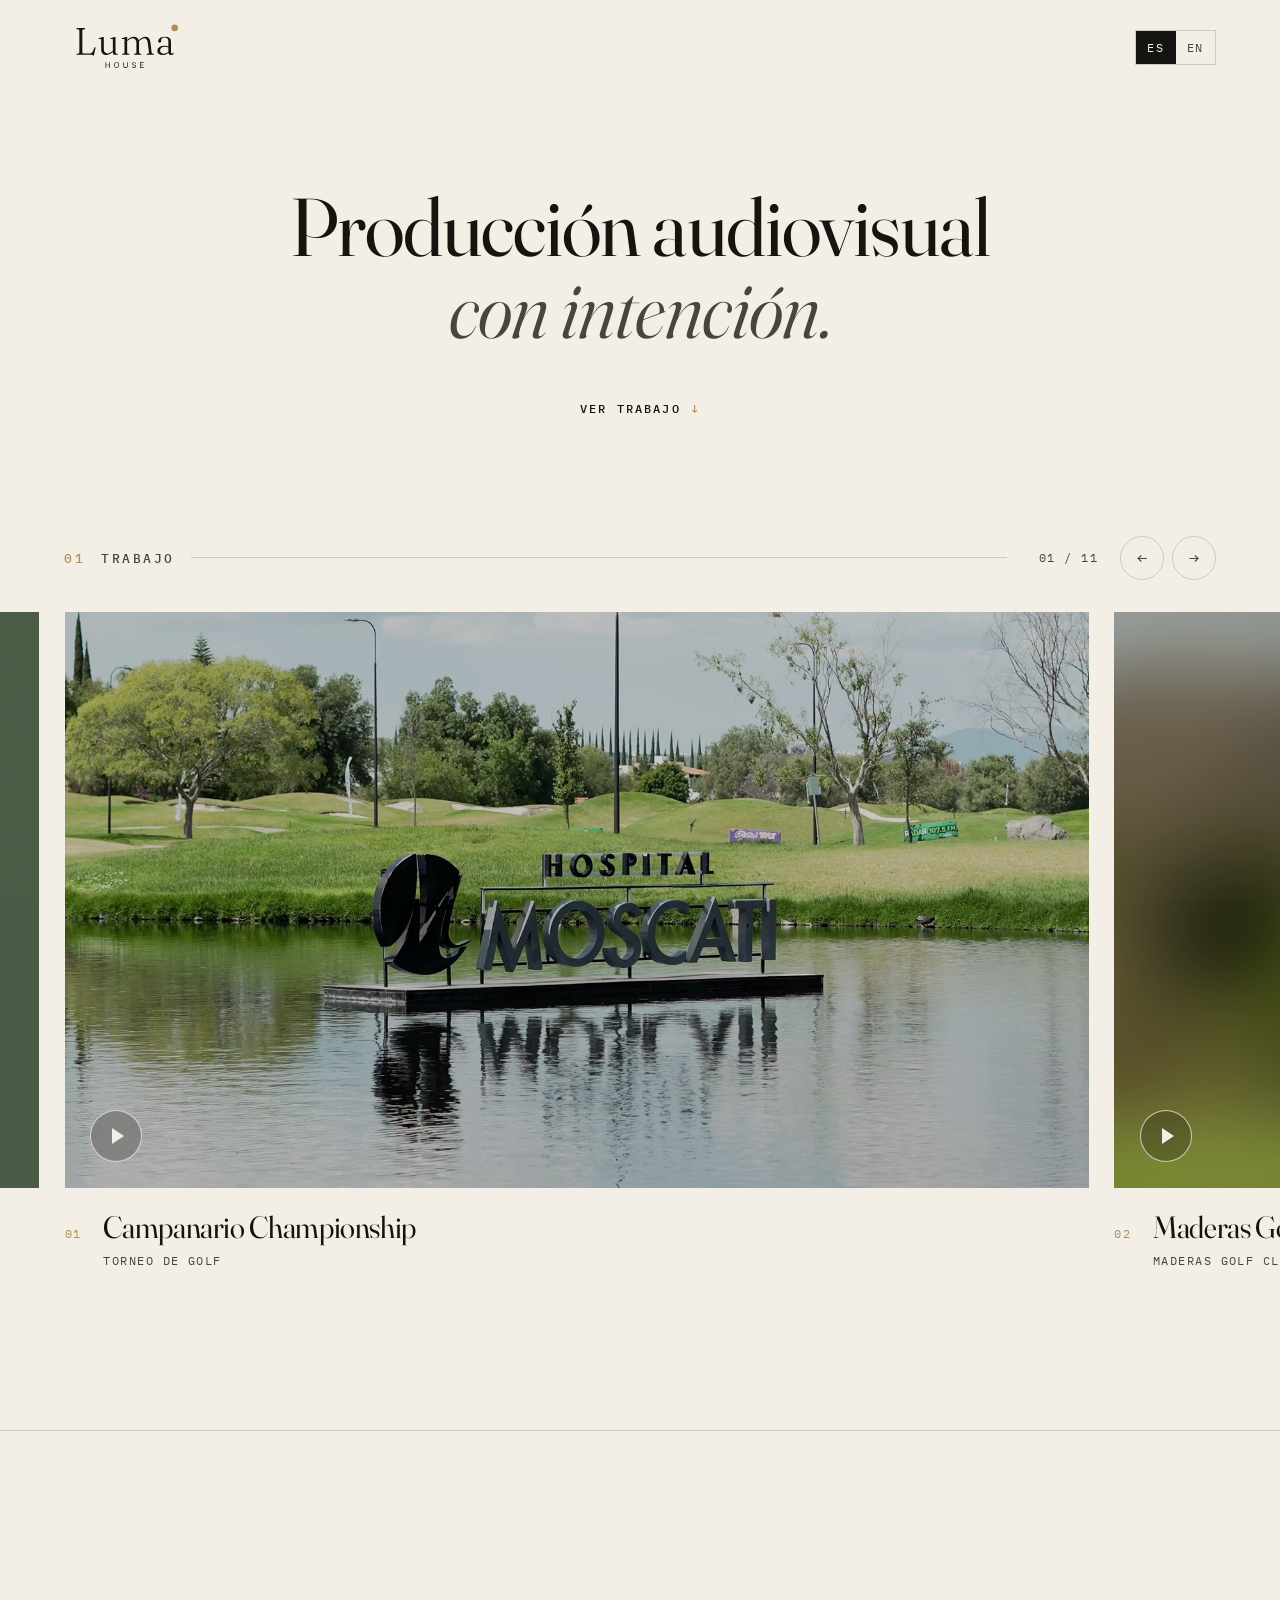
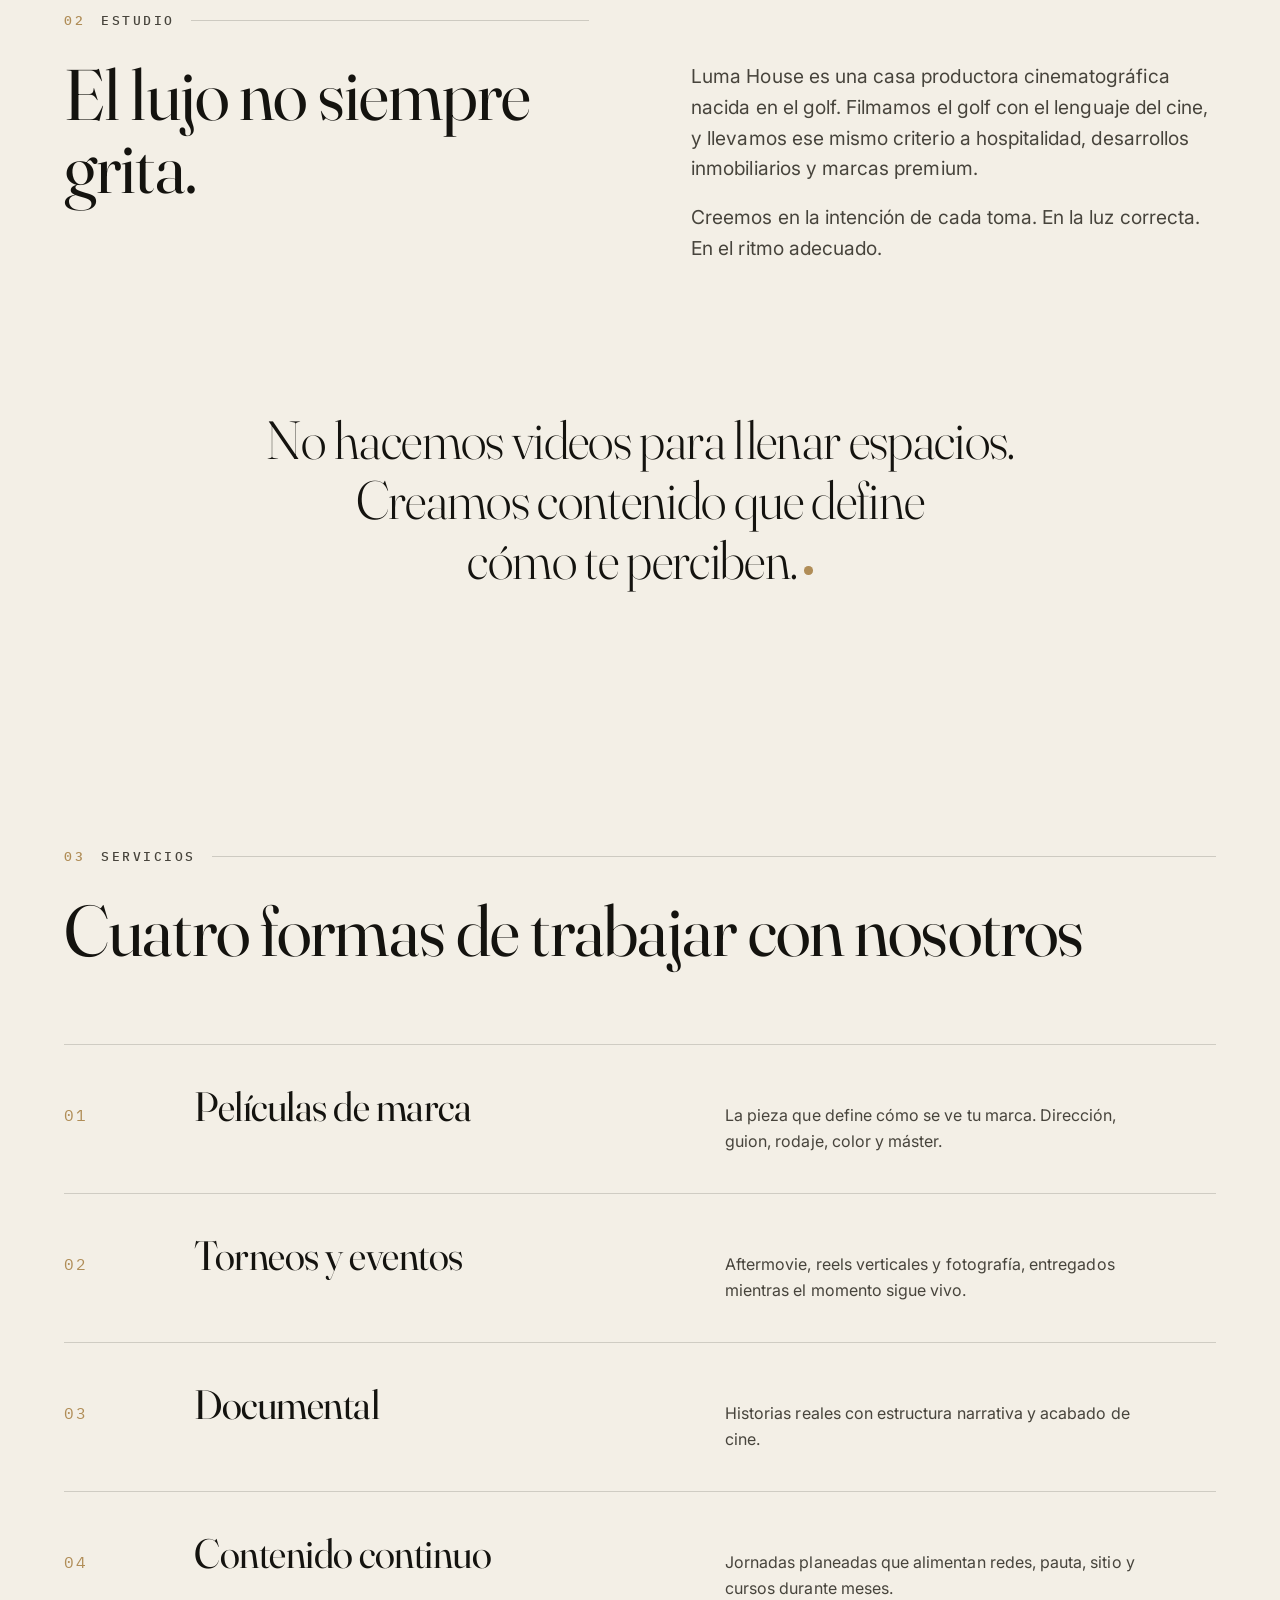
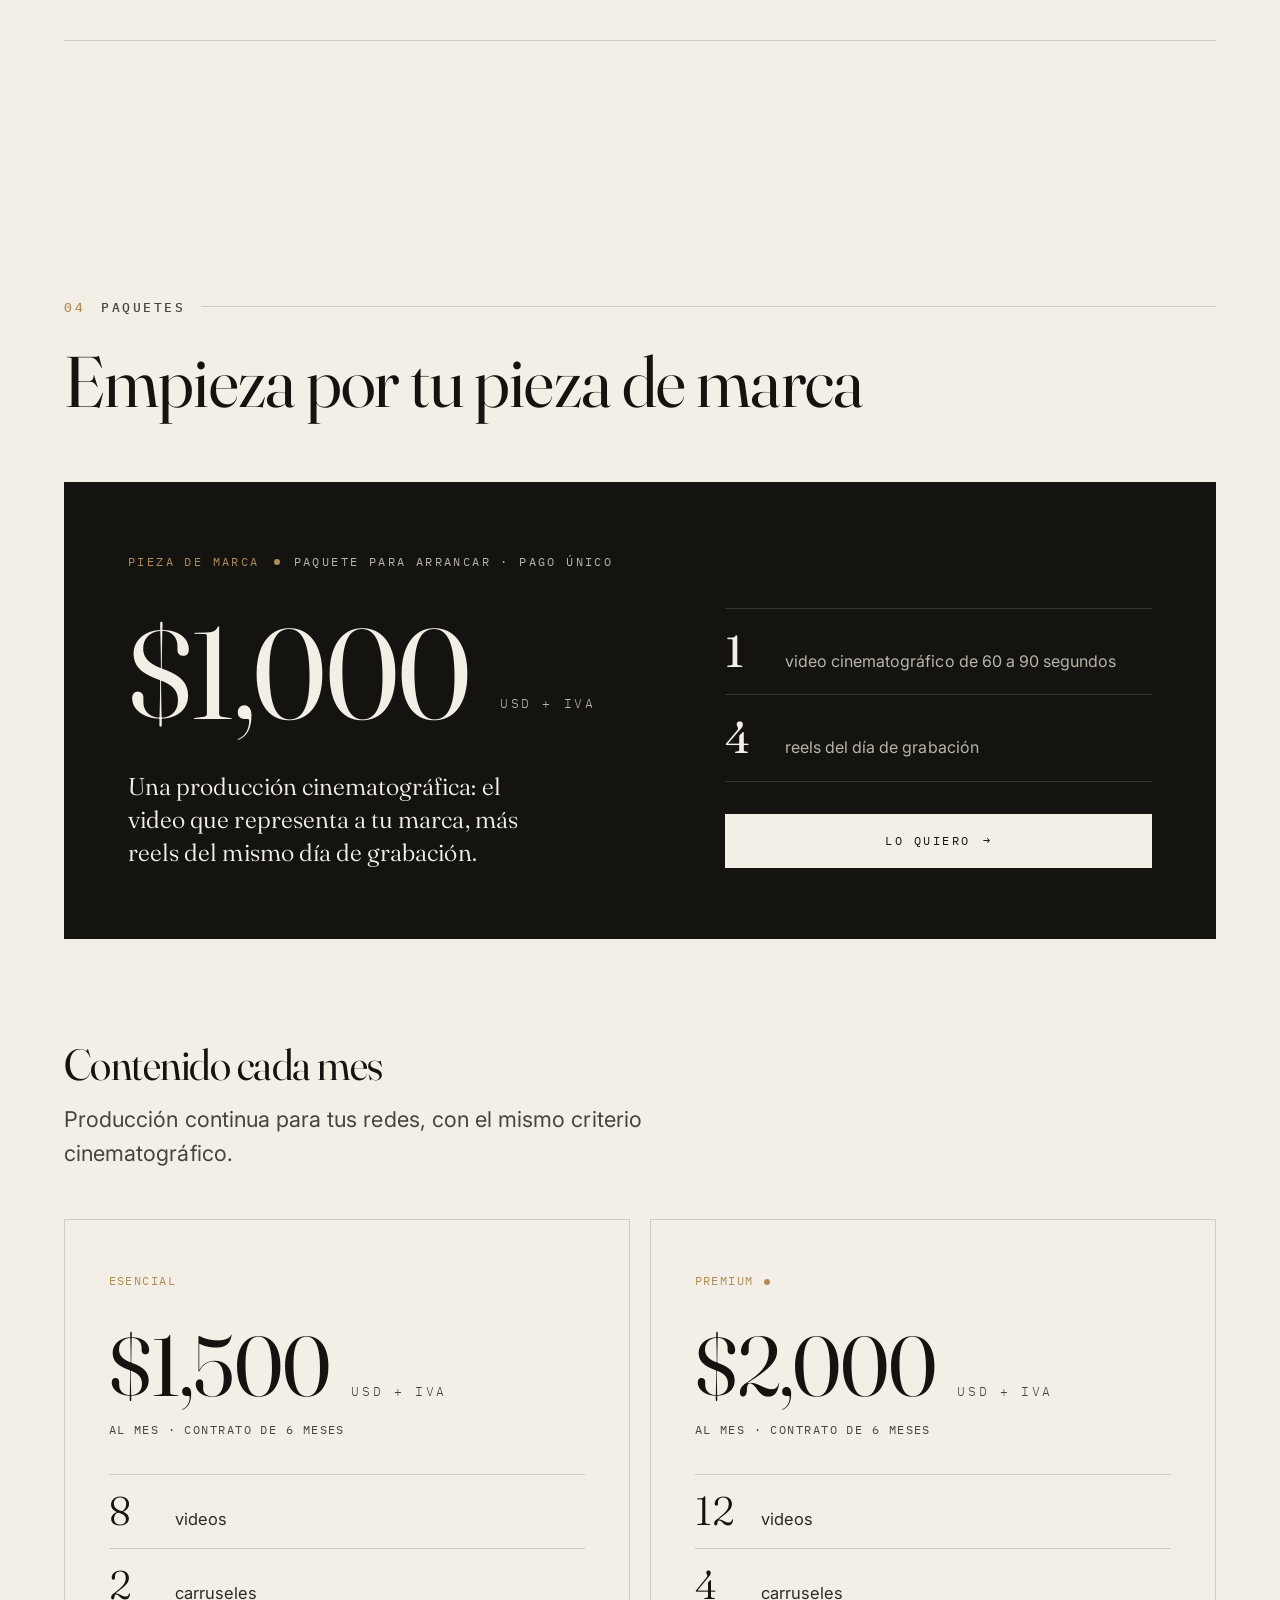
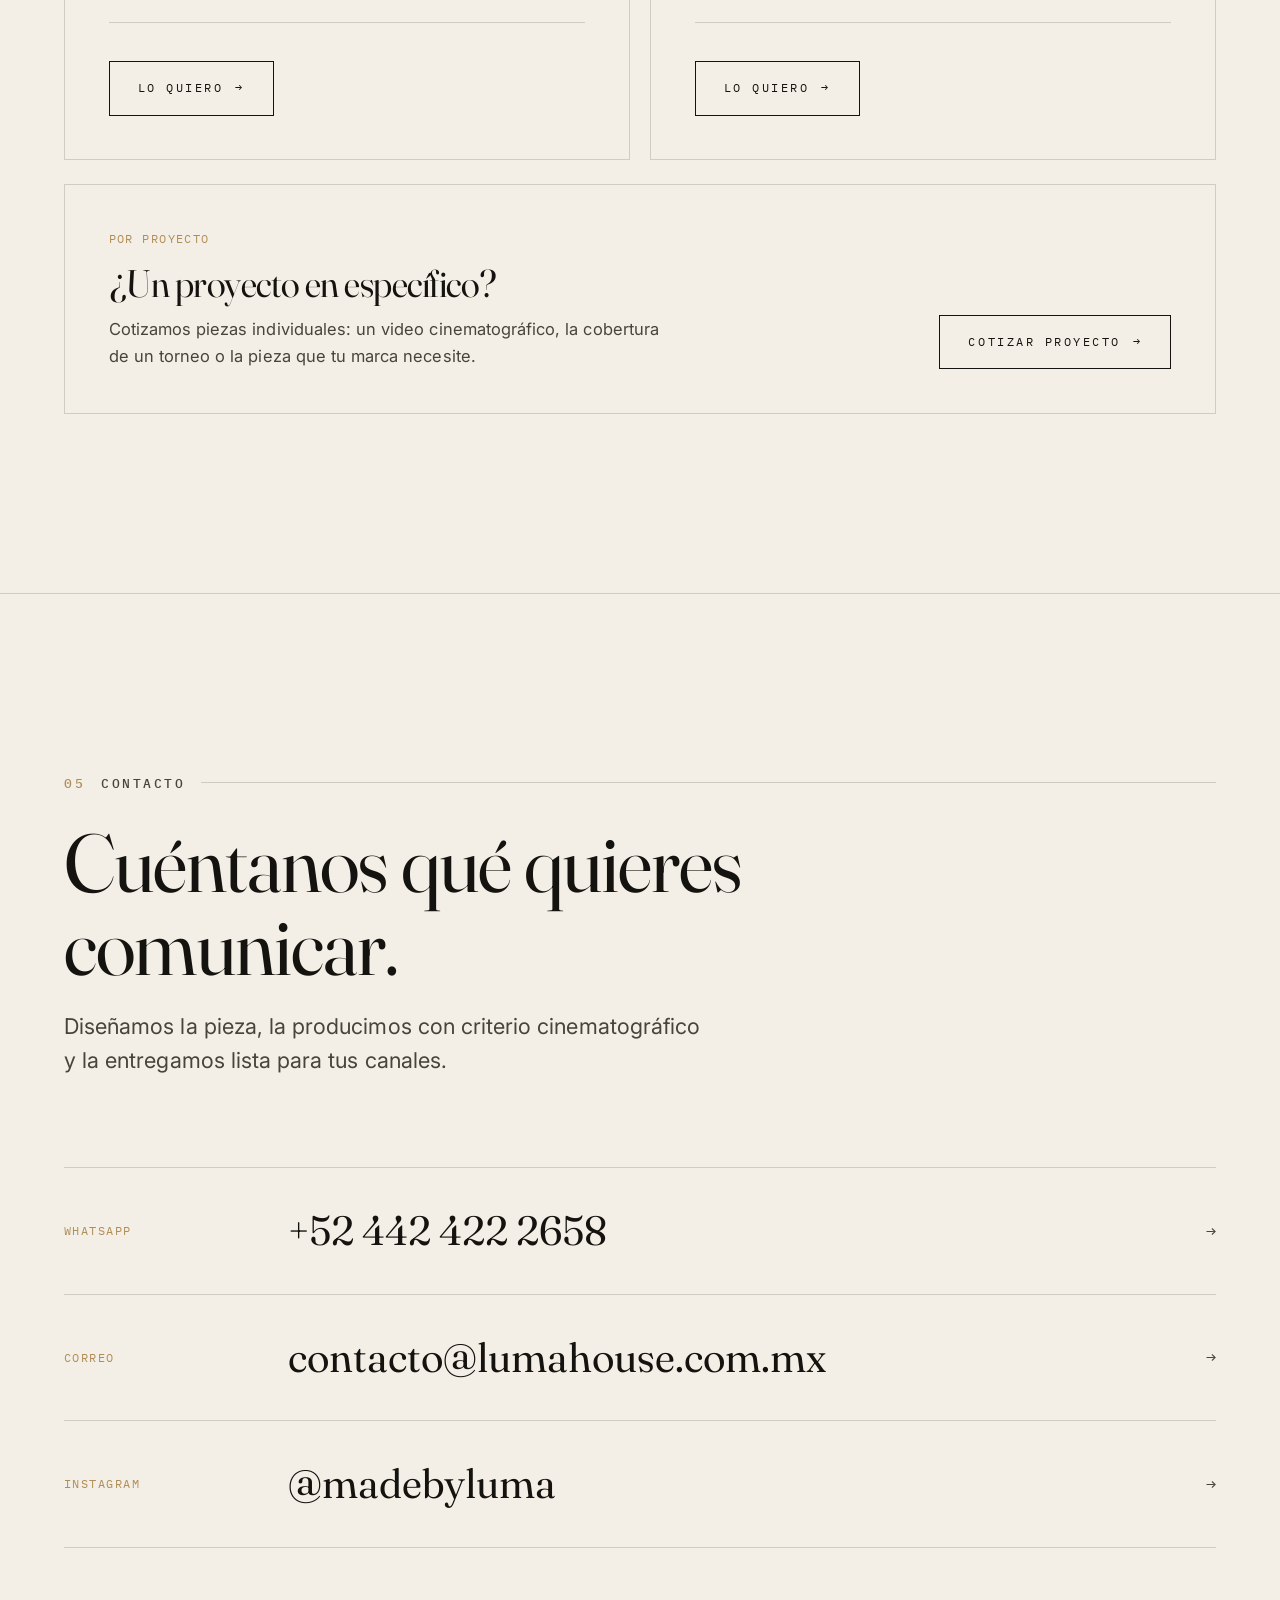
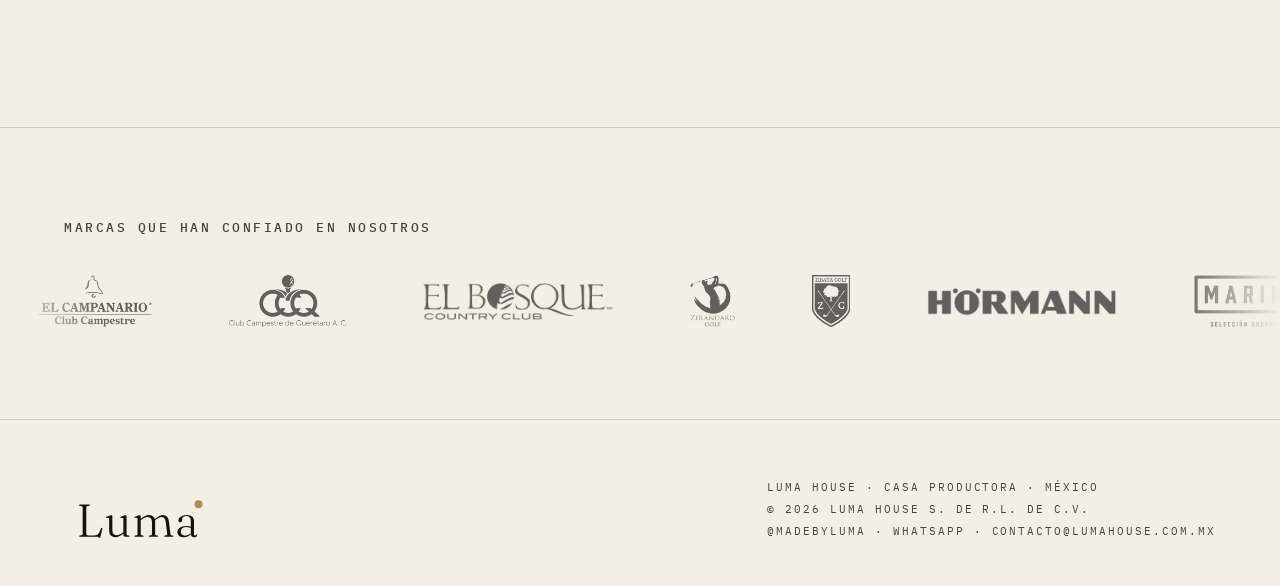
==== commit 11140e3f: "Publicación automática 2026-11-06 01:10" ====
--- a/index.html
+++ b/index.html
@@ -241,7 +241,7 @@
 </footer>
 
 <script src="assets/js/proyectos.js?v=20261106b"></script>
-<script src="assets/js/videos.js?v=546326bbe1"></script>
+<script src="assets/js/videos.js?v=f6ac92e31c"></script>
 <script src="assets/js/site.js?v=20261105t"></script>
 </body>
 </html>
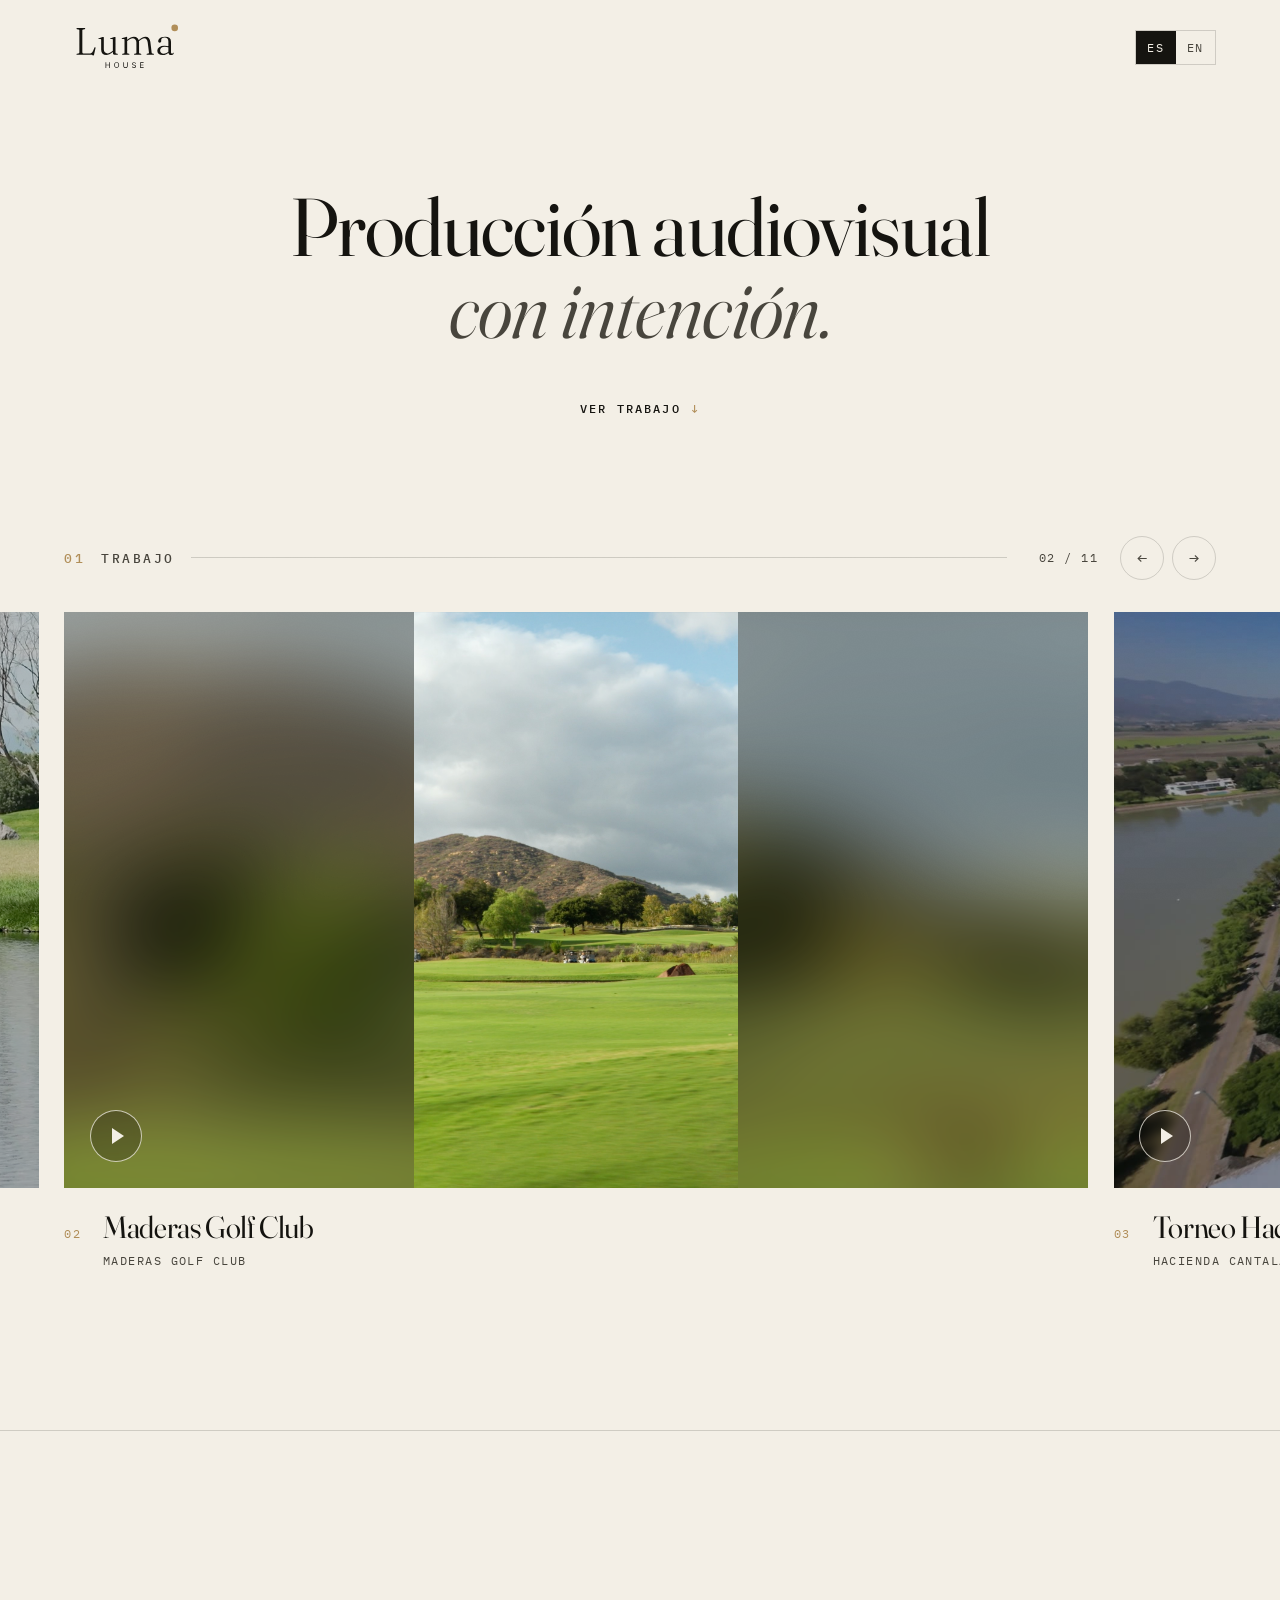
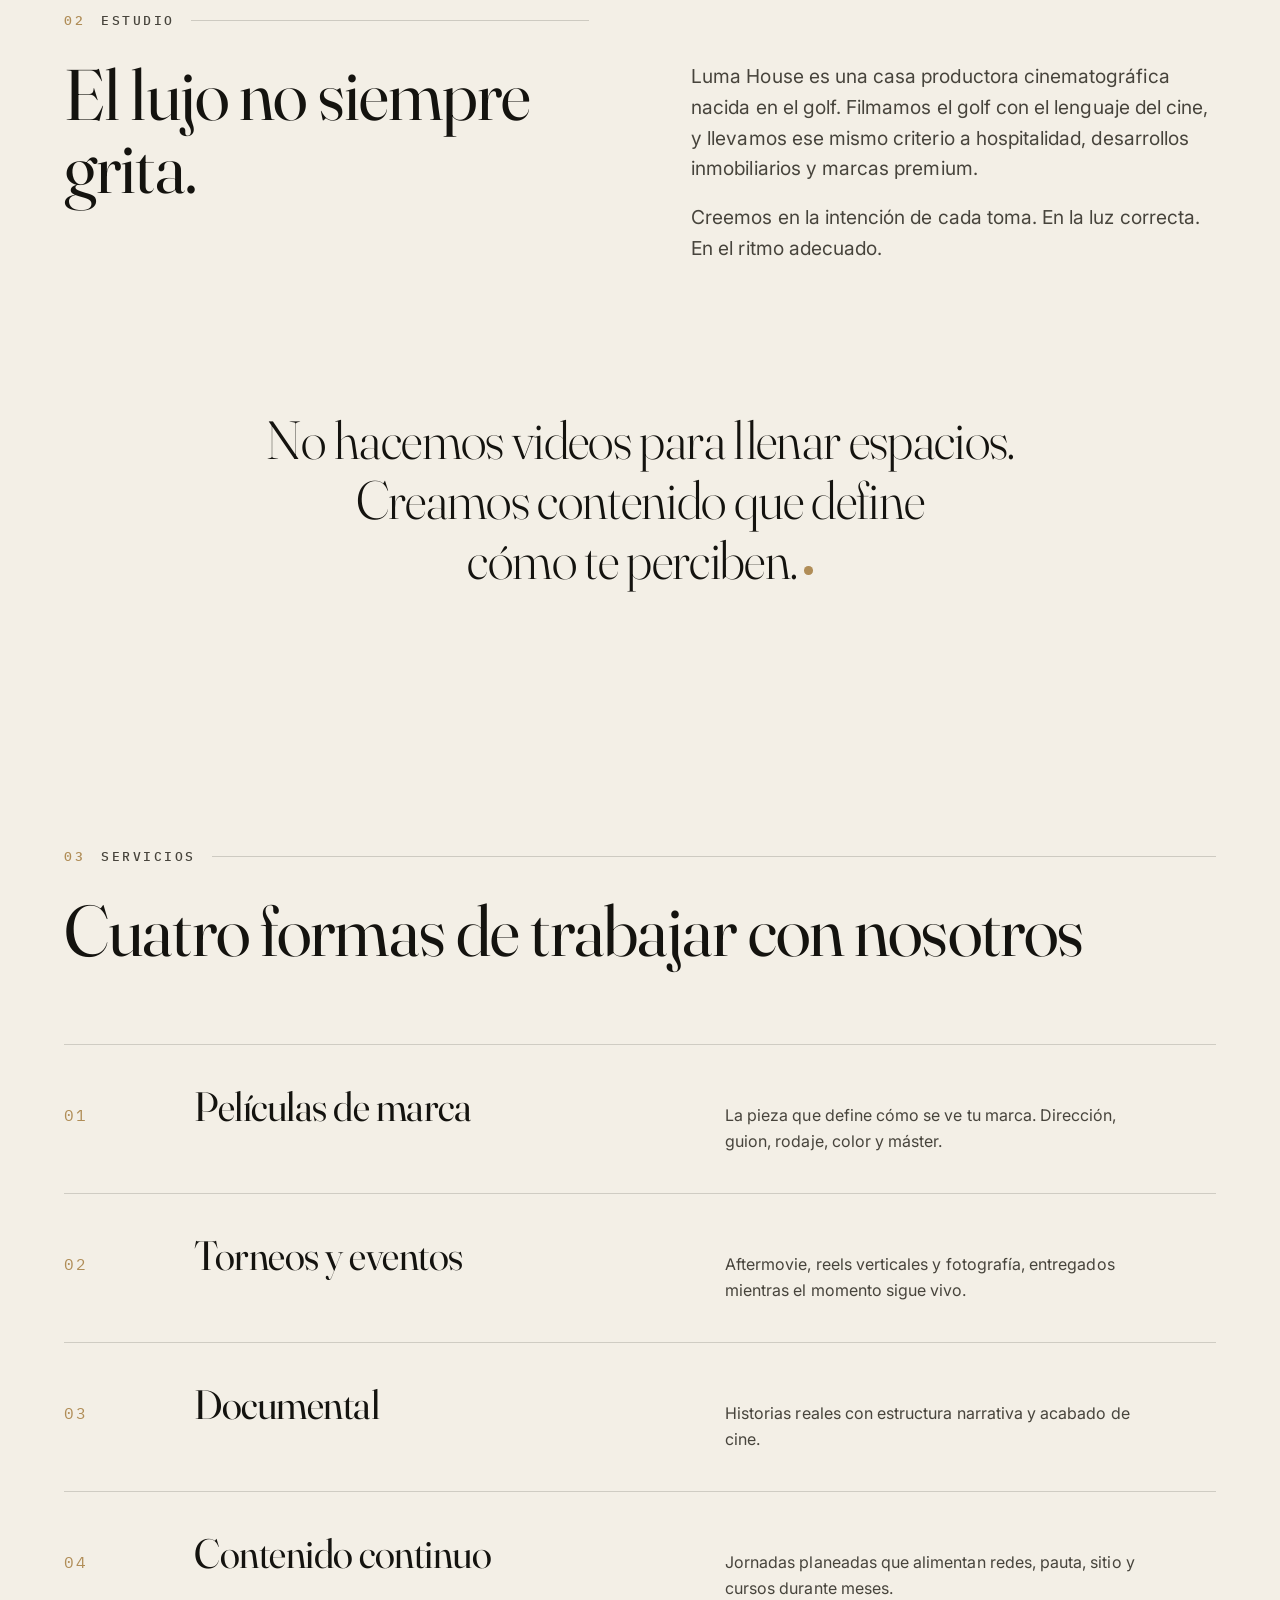
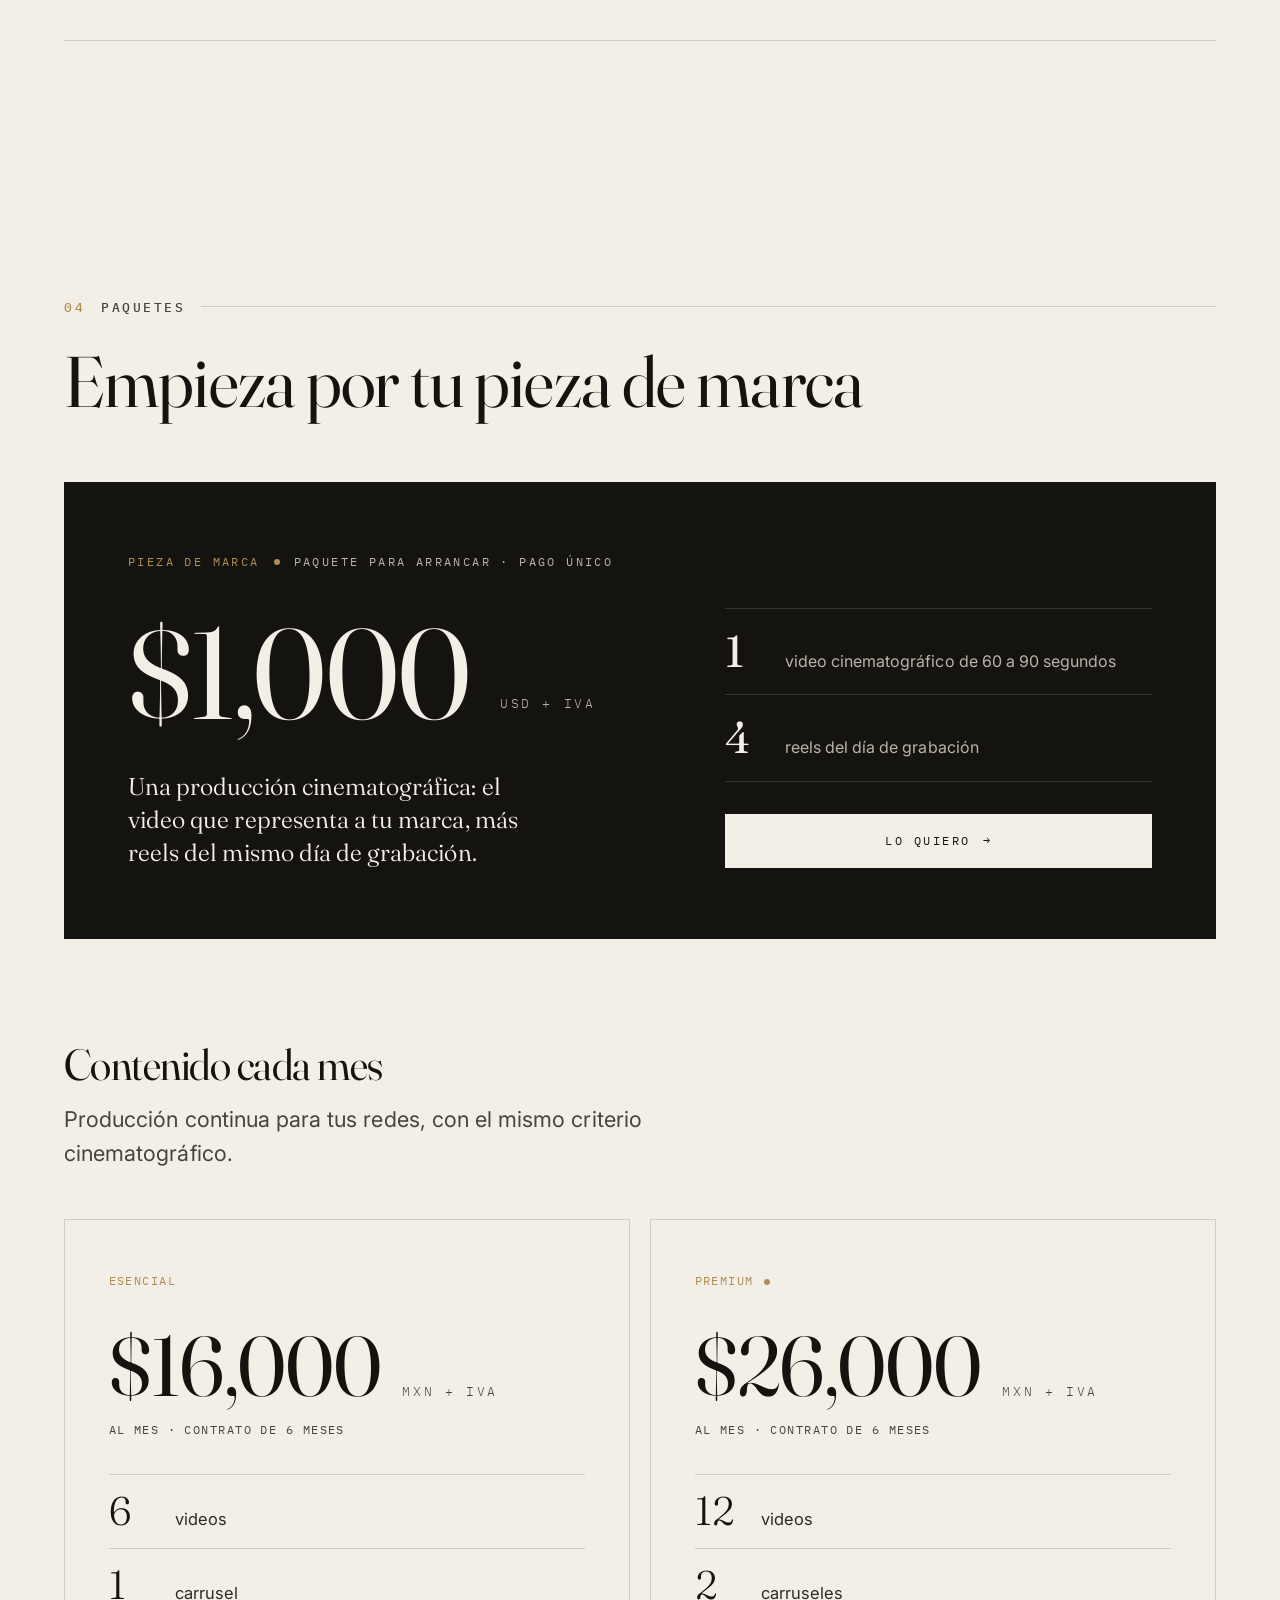
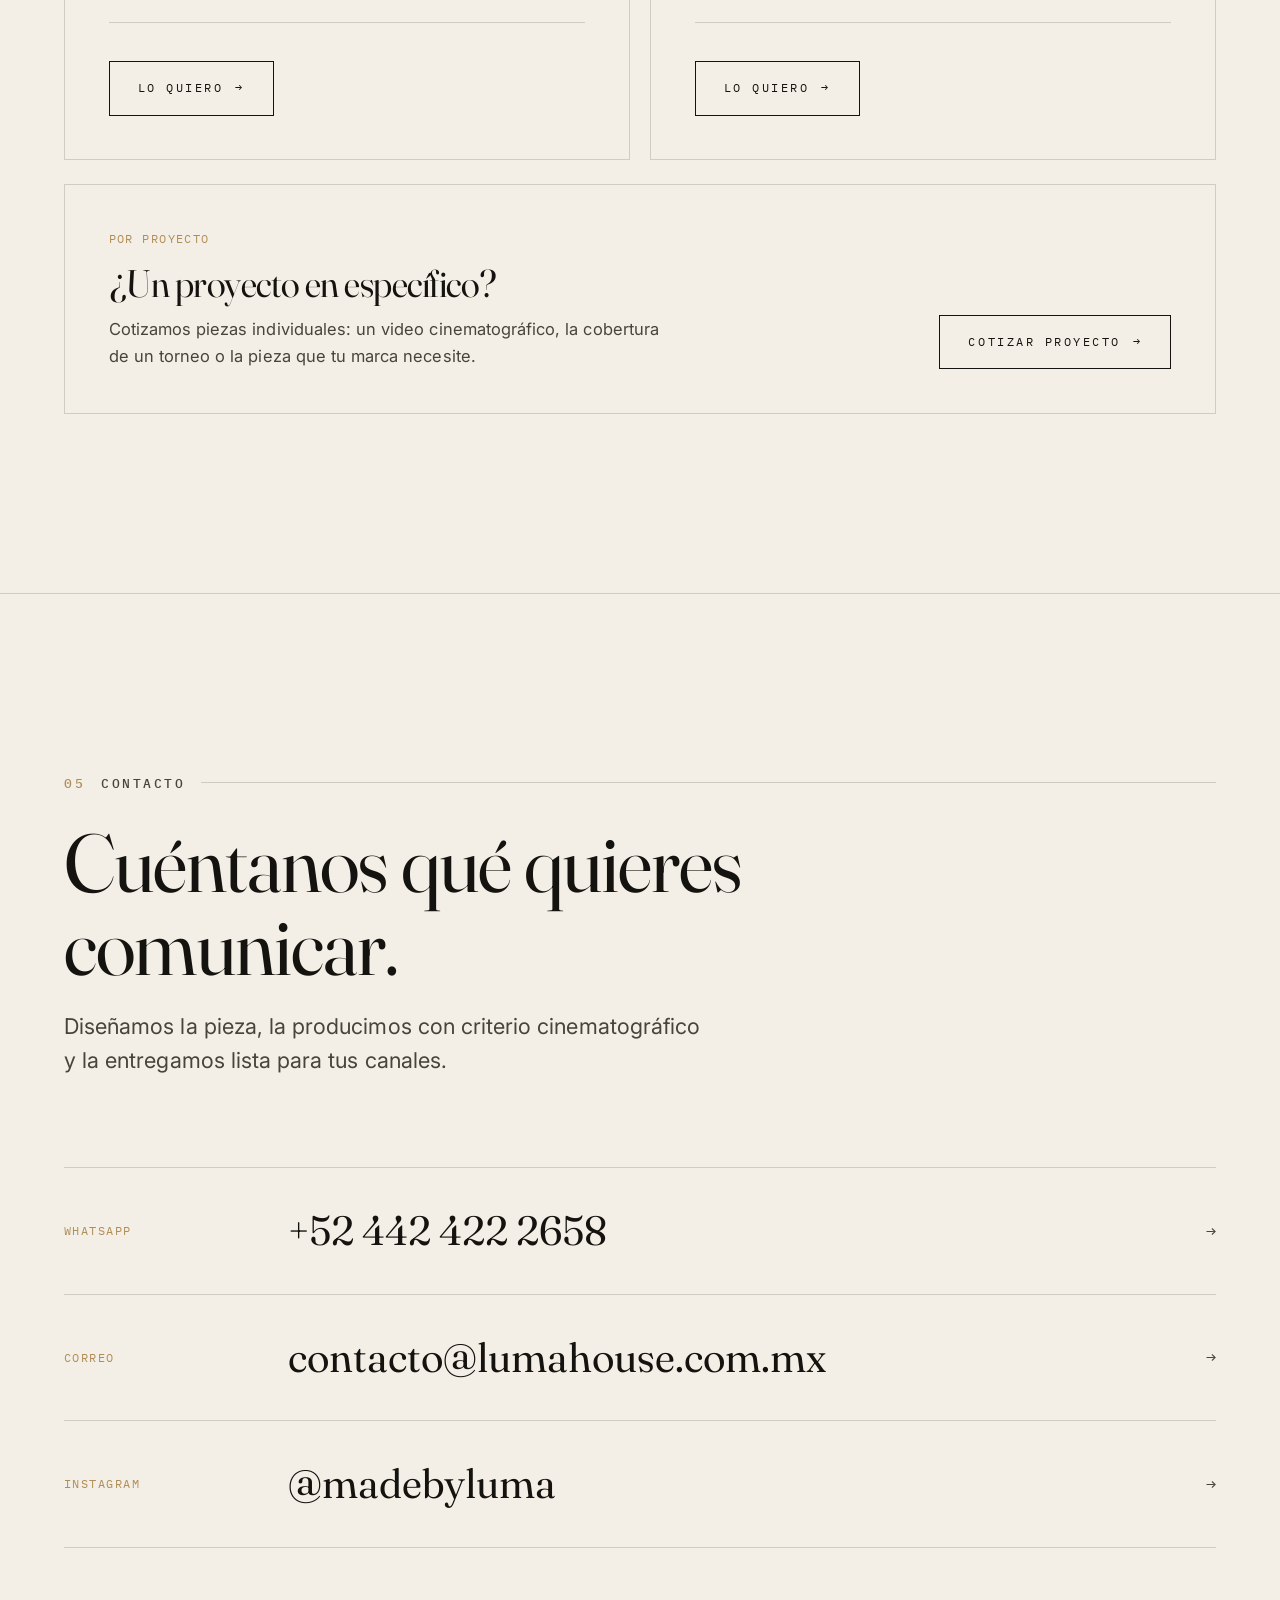
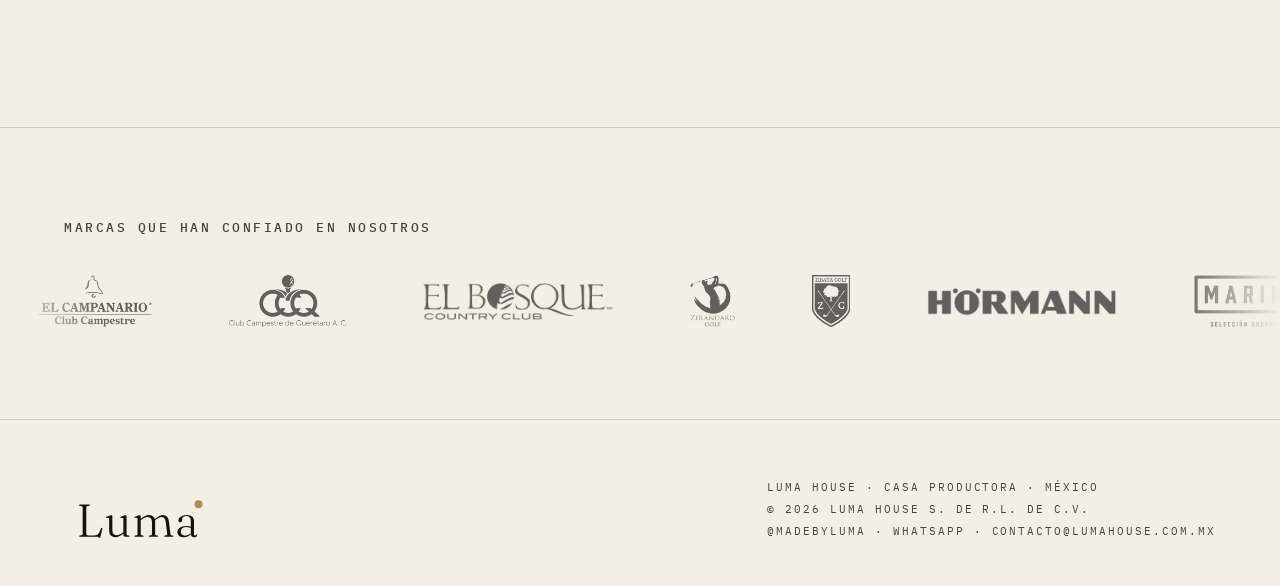
==== commit f4bdc1f0: "Publicación automática 2026-11-09 07:38" ====
--- a/index.html
+++ b/index.html
@@ -120,21 +120,21 @@
       <div class="plans">
         <article class="plan reveal">
           <p class="mono plan__name" data-i18n="p1.name">Esencial</p>
-          <p class="plan__price">$1,500 <span data-i18n="plans.cur">USD + IVA</span></p>
+          <p class="plan__price" data-i18n="p1.price">$16,000 <span>MXN + IVA</span></p>
           <p class="mono plan__per" data-i18n="plans.per">al mes · contrato de 6 meses</p>
           <ul class="plan__list">
-            <li><strong>8</strong><span data-i18n="plans.videos">videos</span></li>
-            <li><strong>2</strong><span data-i18n="plans.carousels">carruseles</span></li>
+            <li><strong>6</strong><span data-i18n="plans.videos">videos</span></li>
+            <li><strong>1</strong><span data-i18n="plans.carousel">carrusel</span></li>
           </ul>
           <a class="btn btn--dark" data-wa="p1.wa" href="https://wa.me/524424222658" target="_blank" rel="noopener"><span data-i18n="plans.cta">Lo quiero</span> →</a>
         </article>
         <article class="plan plan--premium reveal" style="transition-delay:90ms">
           <p class="mono plan__name" data-i18n="p2.name">Premium</p>
-          <p class="plan__price">$2,000 <span data-i18n="plans.cur">USD + IVA</span></p>
+          <p class="plan__price" data-i18n="p2.price">$26,000 <span>MXN + IVA</span></p>
           <p class="mono plan__per" data-i18n="plans.per">al mes · contrato de 6 meses</p>
           <ul class="plan__list">
             <li><strong>12</strong><span data-i18n="plans.videos">videos</span></li>
-            <li><strong>4</strong><span data-i18n="plans.carousels">carruseles</span></li>
+            <li><strong>2</strong><span data-i18n="plans.carousels">carruseles</span></li>
           </ul>
           <a class="btn btn--solid" data-wa="p2.wa" href="https://wa.me/524424222658" target="_blank" rel="noopener"><span data-i18n="plans.cta">Lo quiero</span> →</a>
         </article>
@@ -242,6 +242,6 @@
 
 <script src="assets/js/proyectos.js?v=20261106b"></script>
 <script src="assets/js/videos.js?v=f6ac92e31c"></script>
-<script src="assets/js/site.js?v=20261105t"></script>
+<script src="assets/js/site.js?v=20261109a"></script>
 </body>
 </html>
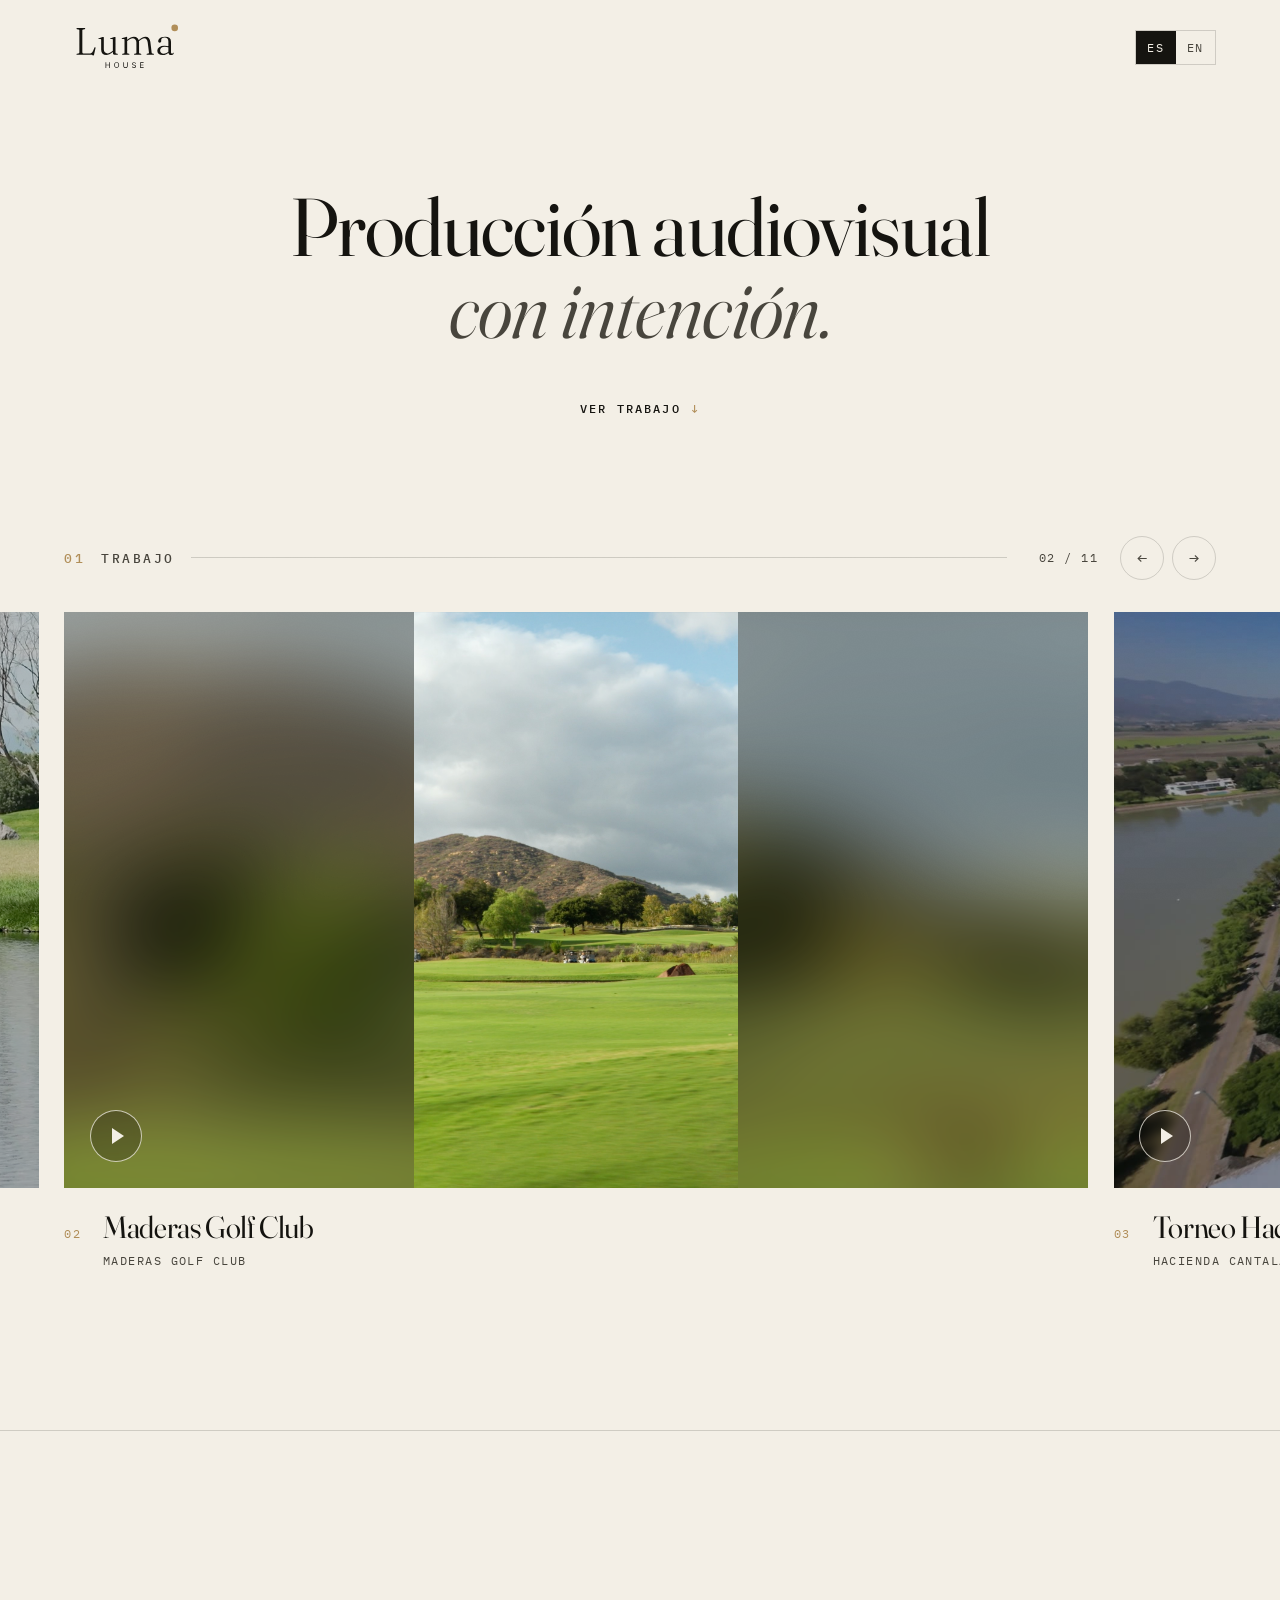
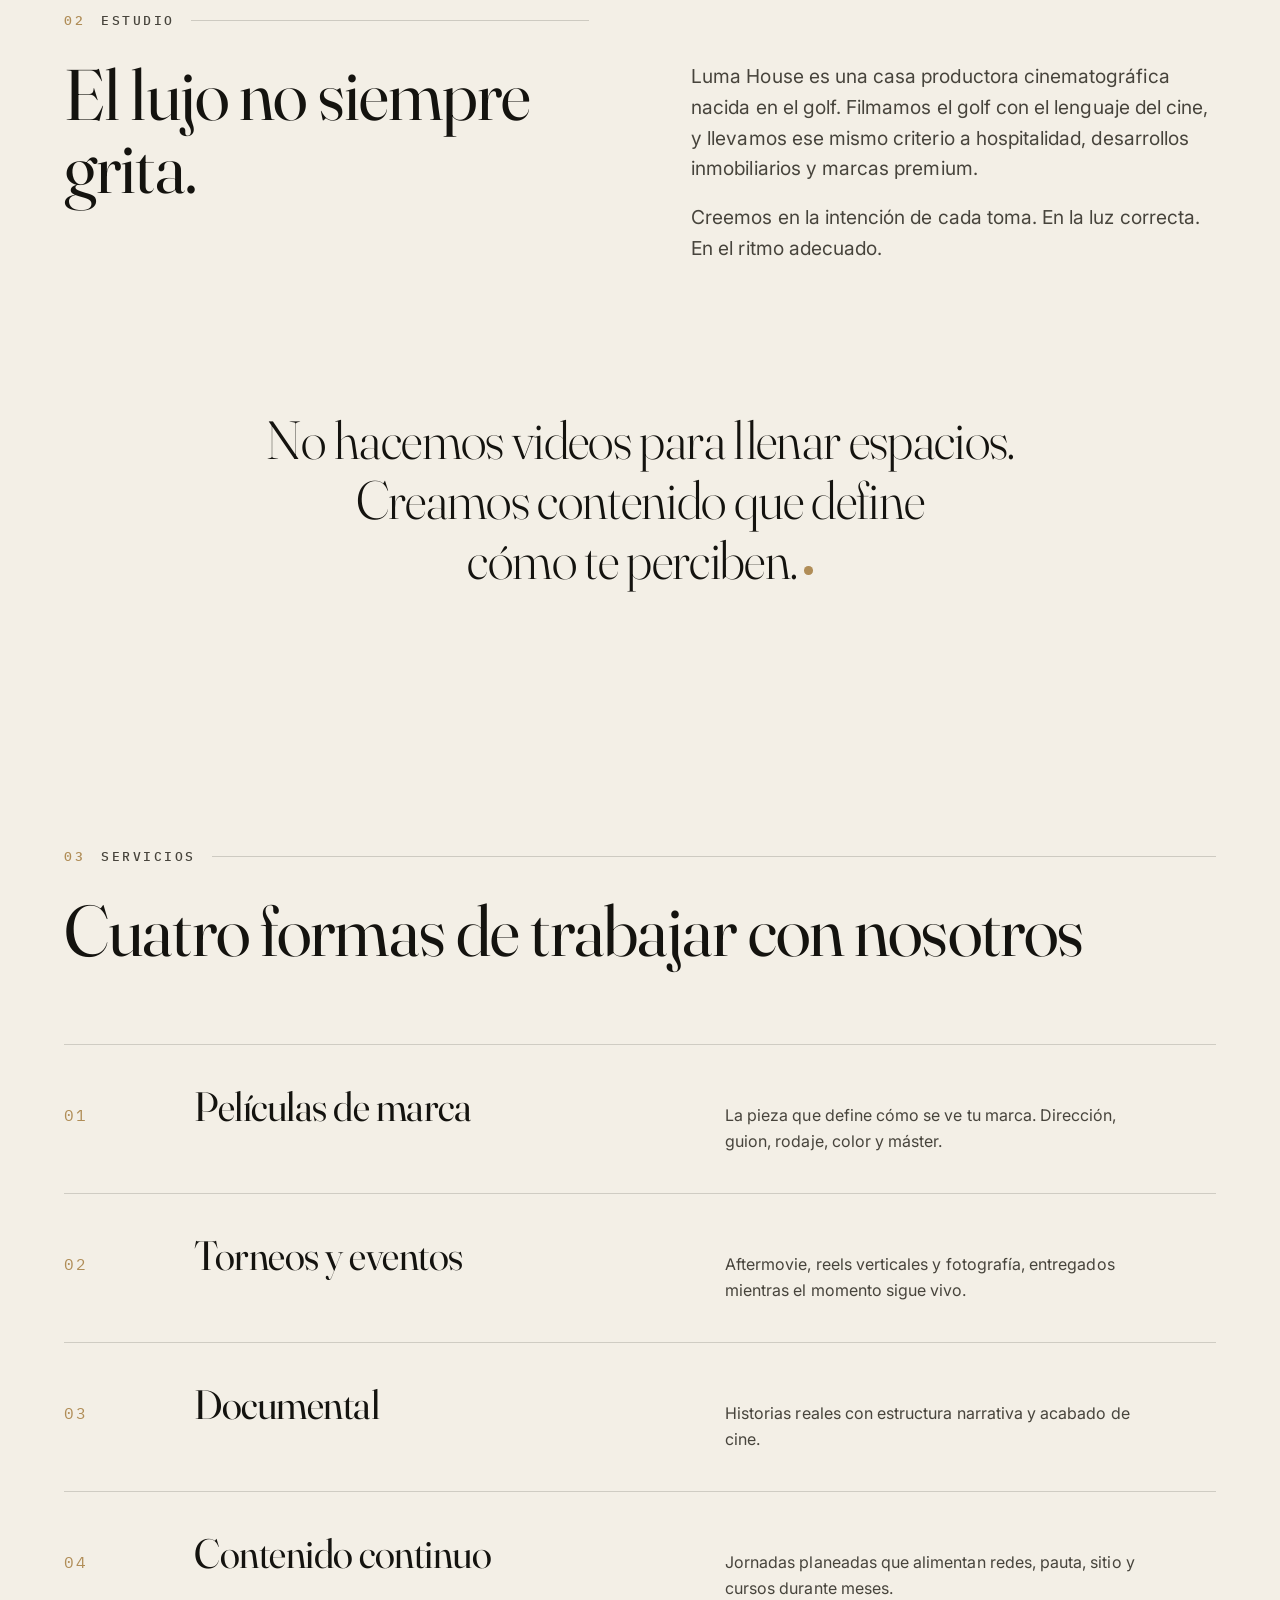
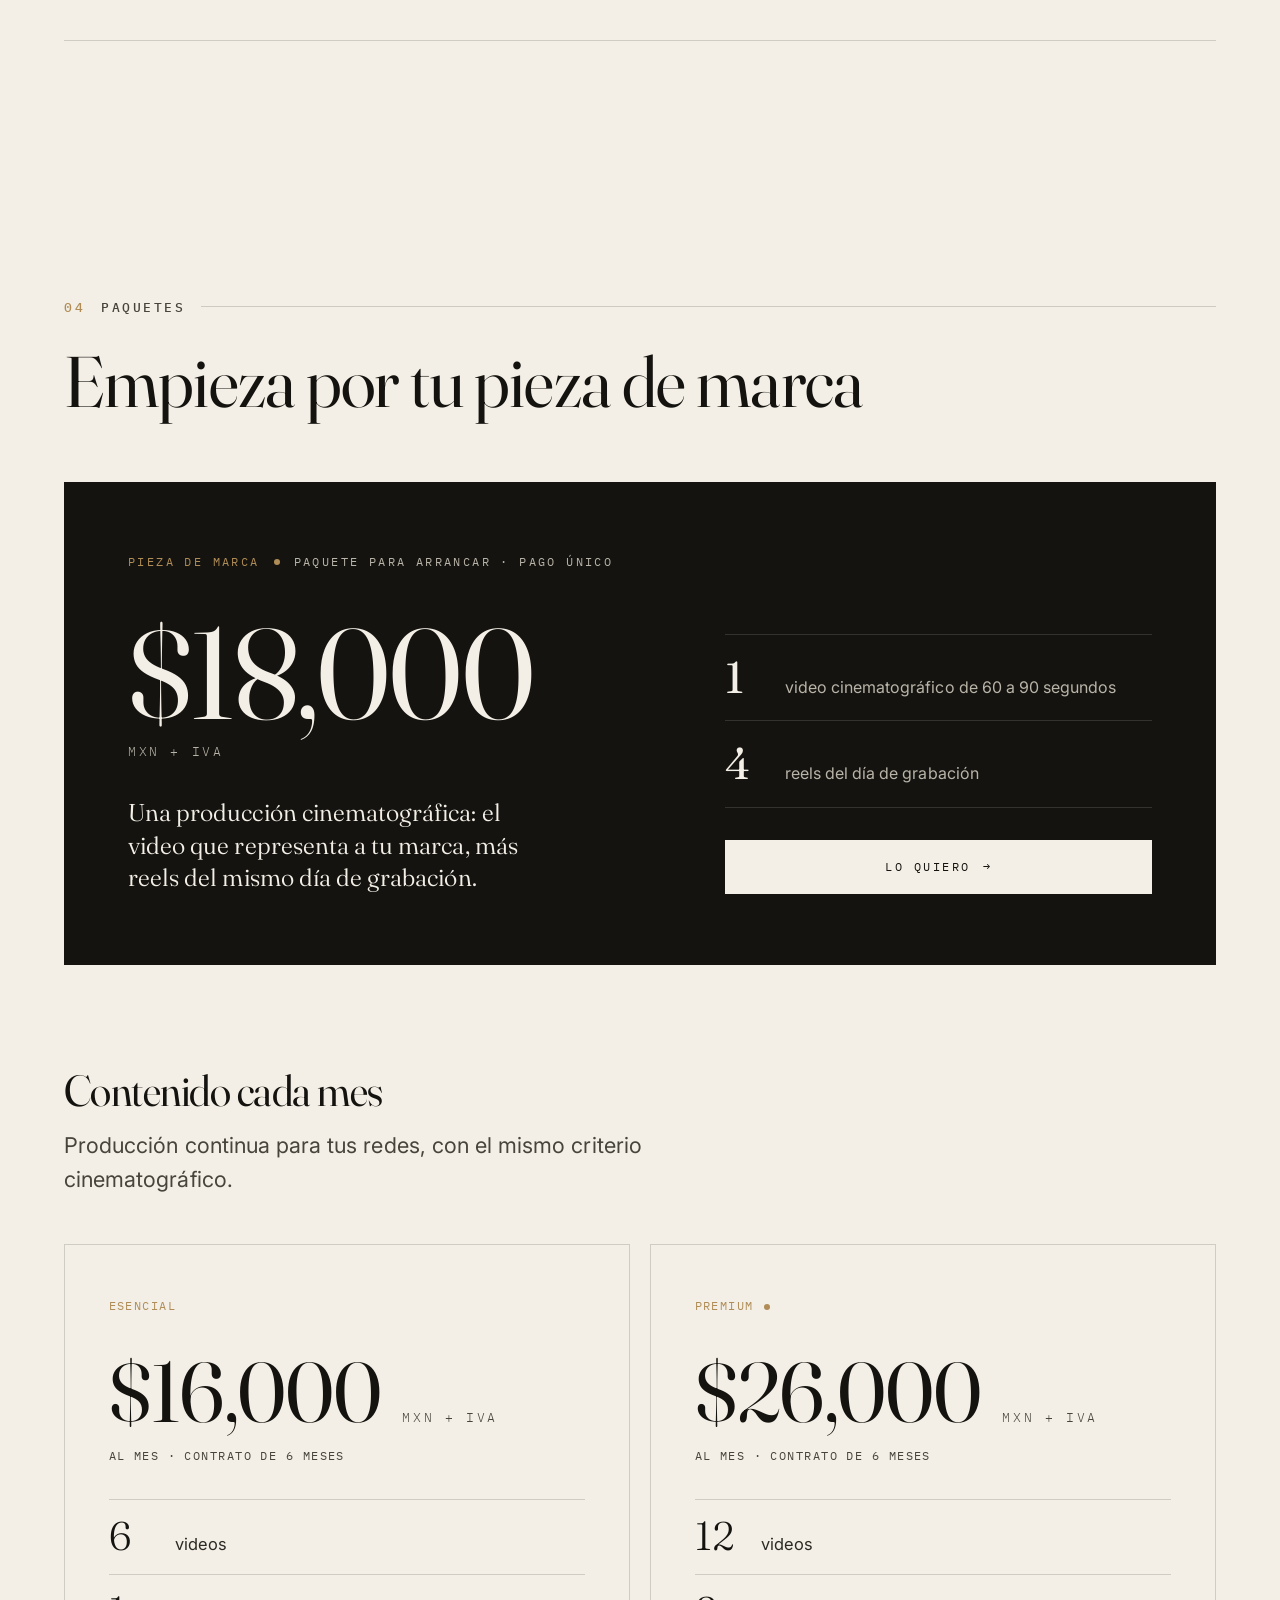
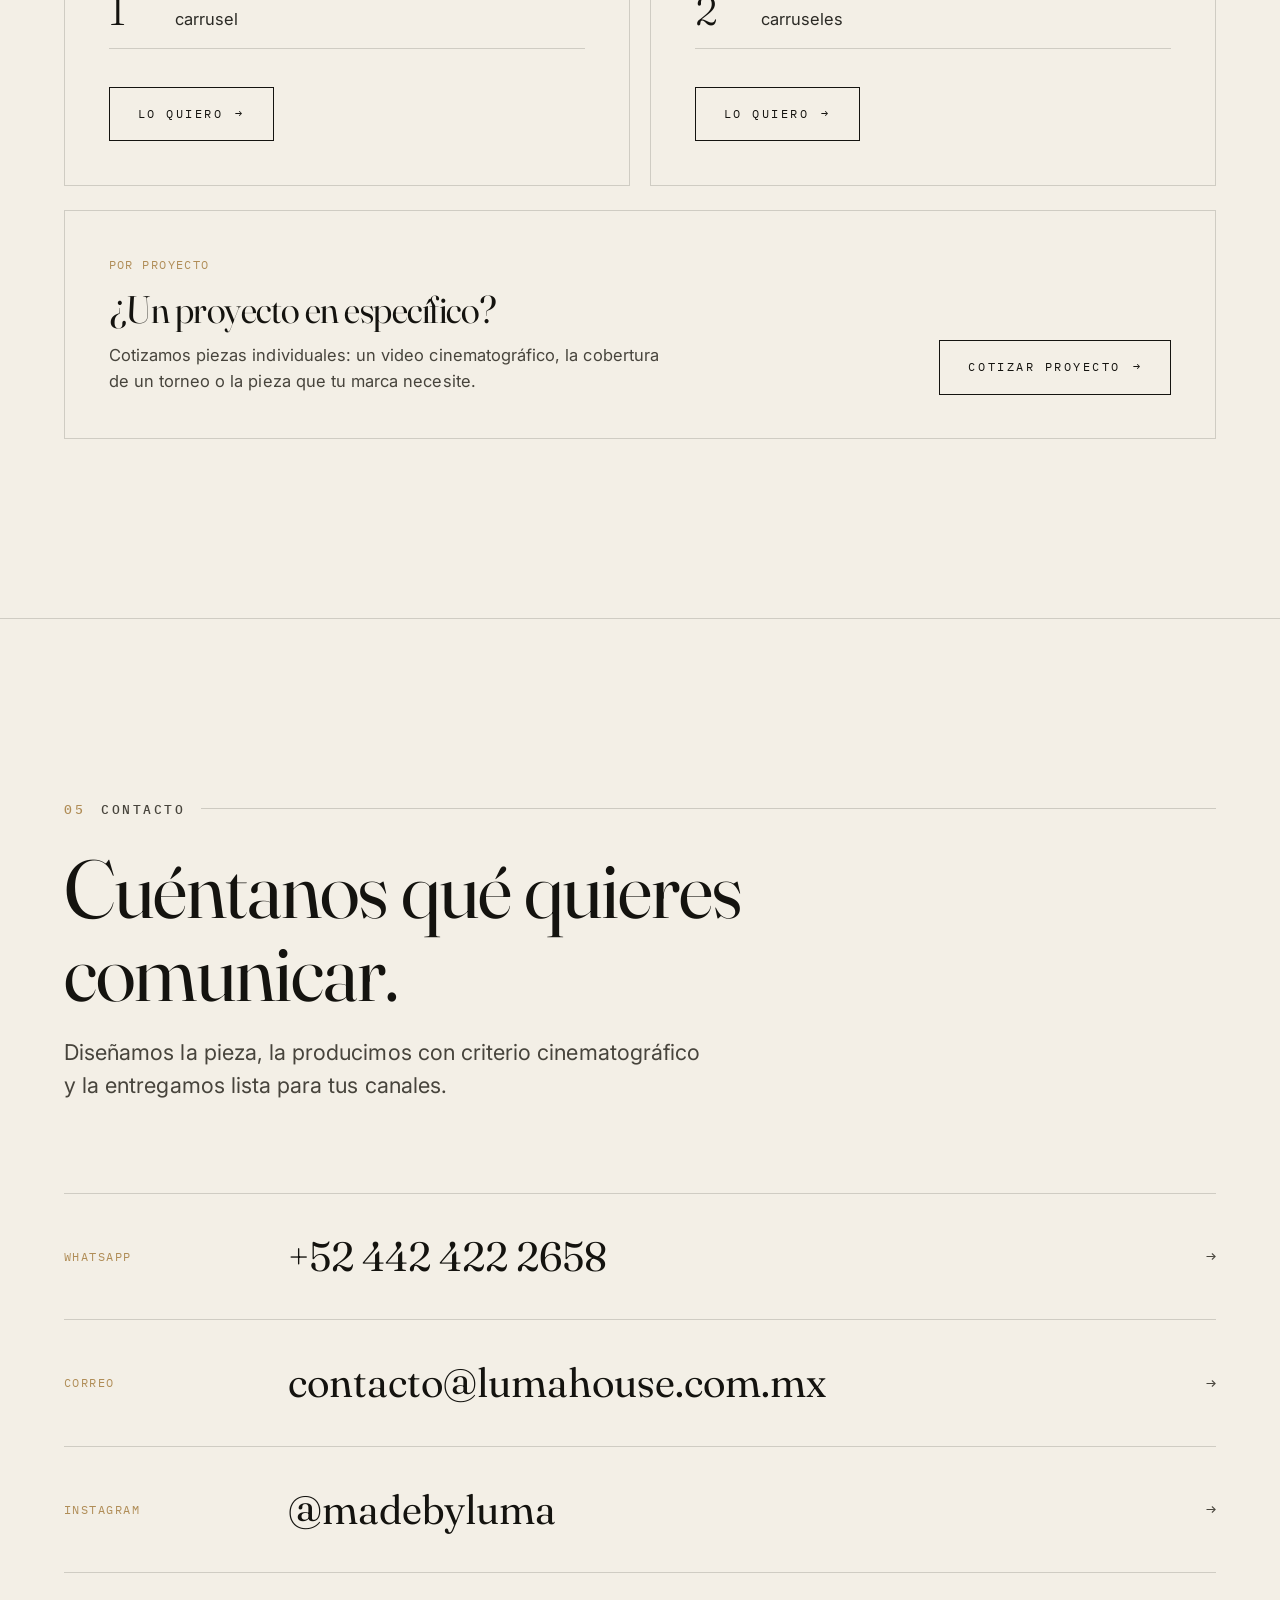
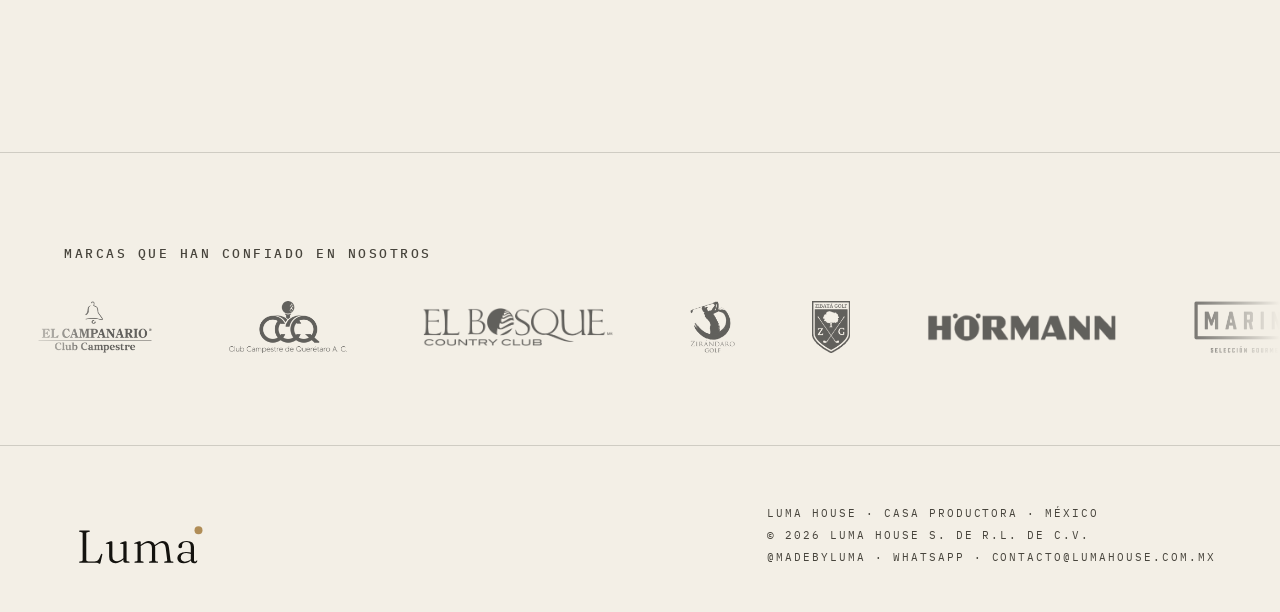
==== commit 63f3081d: "Publicación automática 2026-11-09 08:05" ====
--- a/index.html
+++ b/index.html
@@ -16,7 +16,7 @@
 <link rel="preconnect" href="https://fonts.googleapis.com">
 <link rel="preconnect" href="https://fonts.gstatic.com" crossorigin>
 <link href="https://fonts.googleapis.com/css2?family=Fraunces:ital,opsz,wght@0,9..144,300..500;1,9..144,300..500&family=IBM+Plex+Mono:wght@400;500&family=Inter:wght@400;500;600&display=swap" rel="stylesheet">
-<link rel="stylesheet" href="assets/css/luma.css?v=20261106a">
+<link rel="stylesheet" href="assets/css/luma.css?v=20261109a">
 </head>
 <body data-page="inicio">
 
@@ -102,7 +102,7 @@
       <article class="pieza reveal">
         <div class="pieza__main">
           <p class="mono pieza__tag"><span data-i18n="p3.name">Pieza de marca</span> <i aria-hidden="true"></i> <span data-i18n="p3.per">paquete para arrancar · pago único</span></p>
-          <p class="pieza__price">$1,000 <span data-i18n="plans.cur">USD + IVA</span></p>
+          <p class="pieza__price" data-i18n="p3.price">$18,000 <span>MXN + IVA</span></p>
           <p class="pieza__text" data-i18n="p3.text">Una producción cinematográfica: el video que representa a tu marca, más reels del mismo día de grabación.</p>
         </div>
         <div class="pieza__side">
@@ -242,6 +242,6 @@
 
 <script src="assets/js/proyectos.js?v=20261106b"></script>
 <script src="assets/js/videos.js?v=f6ac92e31c"></script>
-<script src="assets/js/site.js?v=20261109a"></script>
+<script src="assets/js/site.js?v=20261109b"></script>
 </body>
 </html>
--- a/assets/css/luma.css
+++ b/assets/css/luma.css
@@ -577,3 +577,6 @@
   .slide__video,.slide__video iframe,.slide__video video{background:#0E0D0B}
   .slide__media.is-vertical .slide__video.is-vertical{background:transparent}
 }
+
+/* Pieza de marca en pesos: la moneda va debajo de la cifra */
+.pieza__price span{display:block; margin:14px 0 0; vertical-align:baseline}
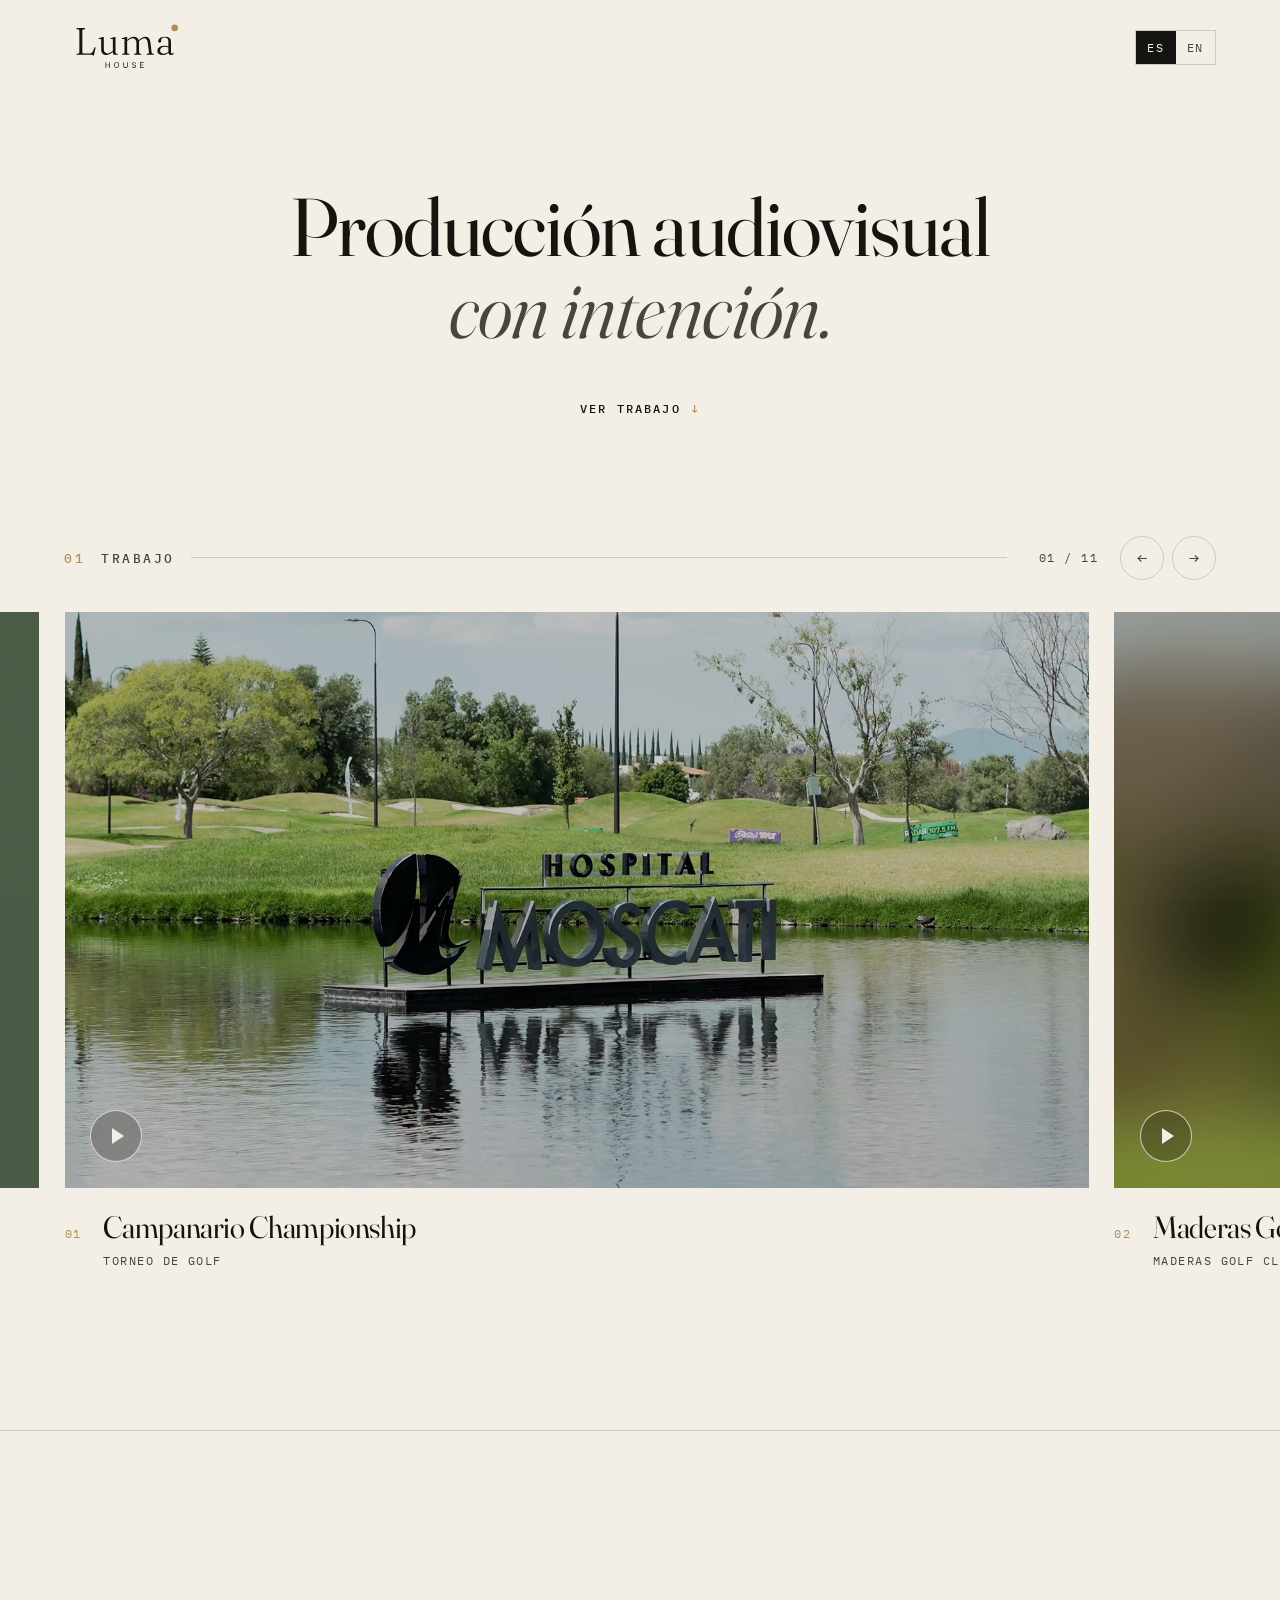
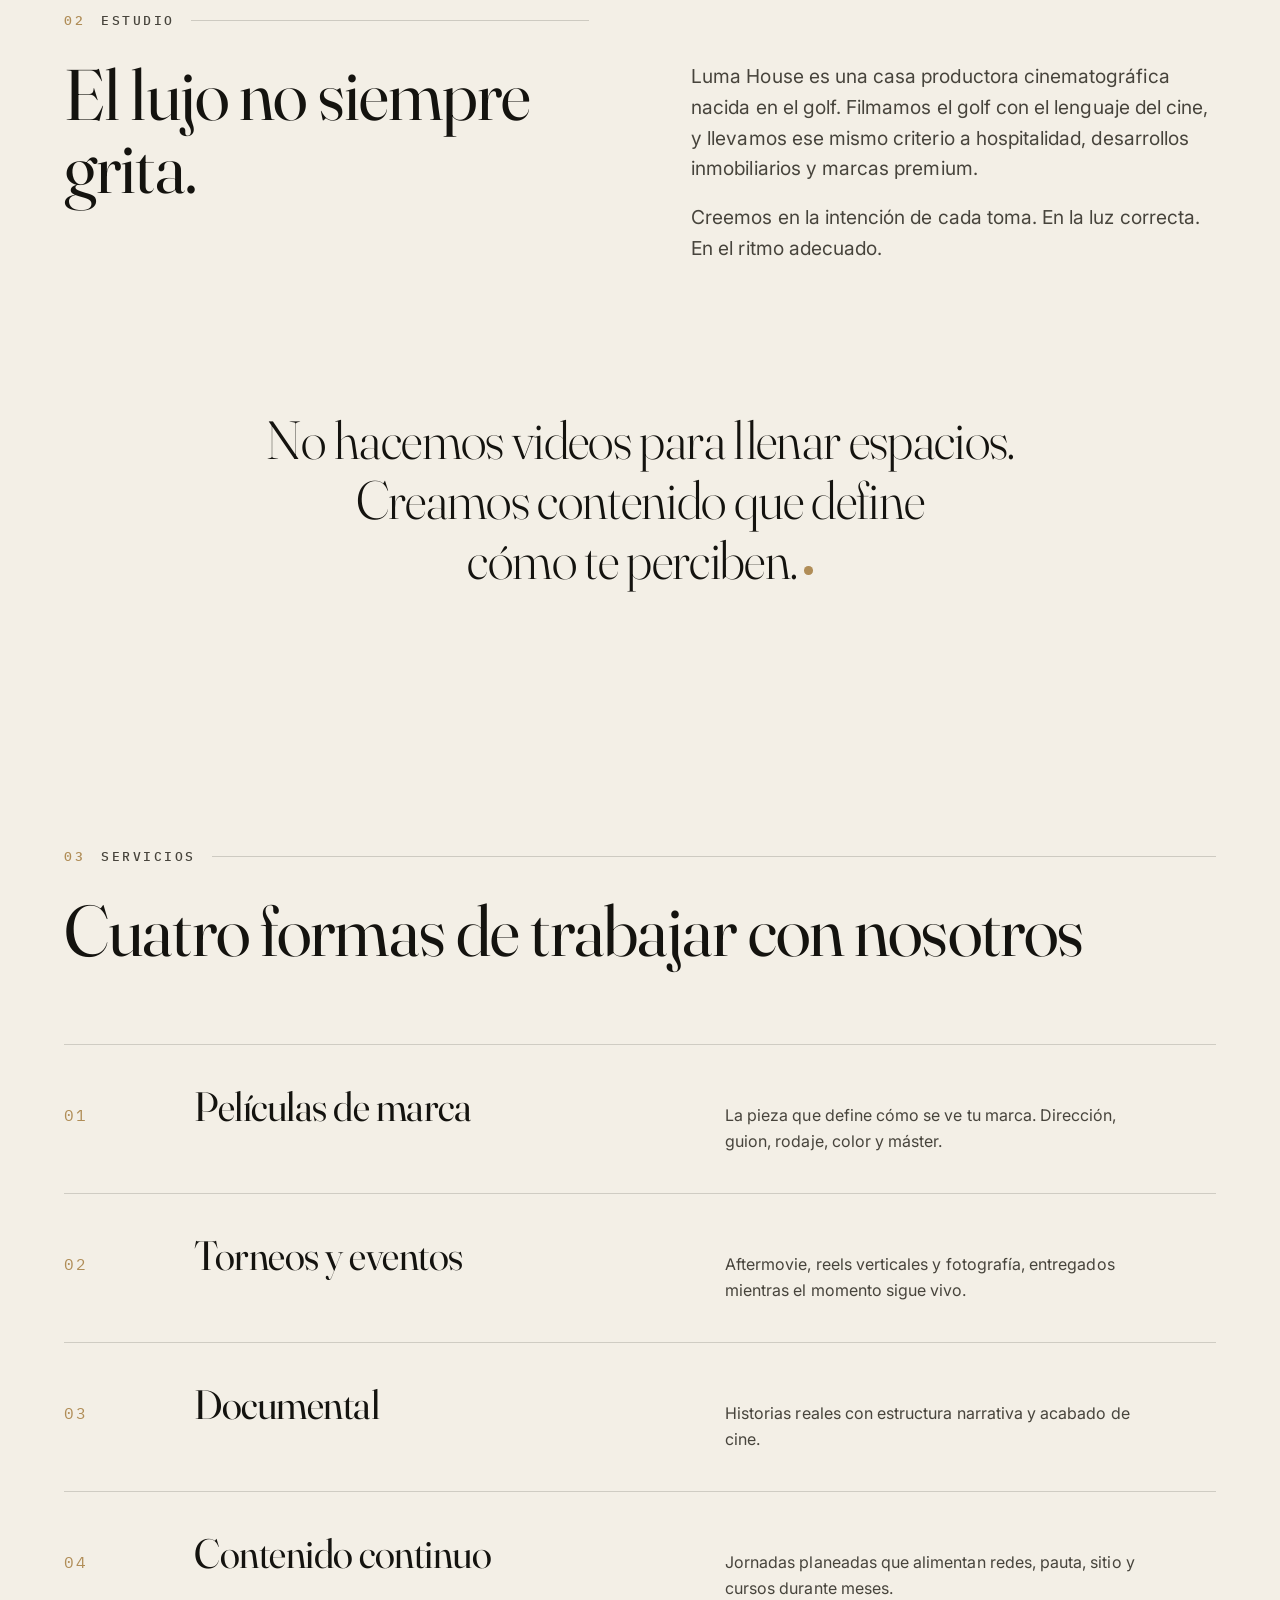
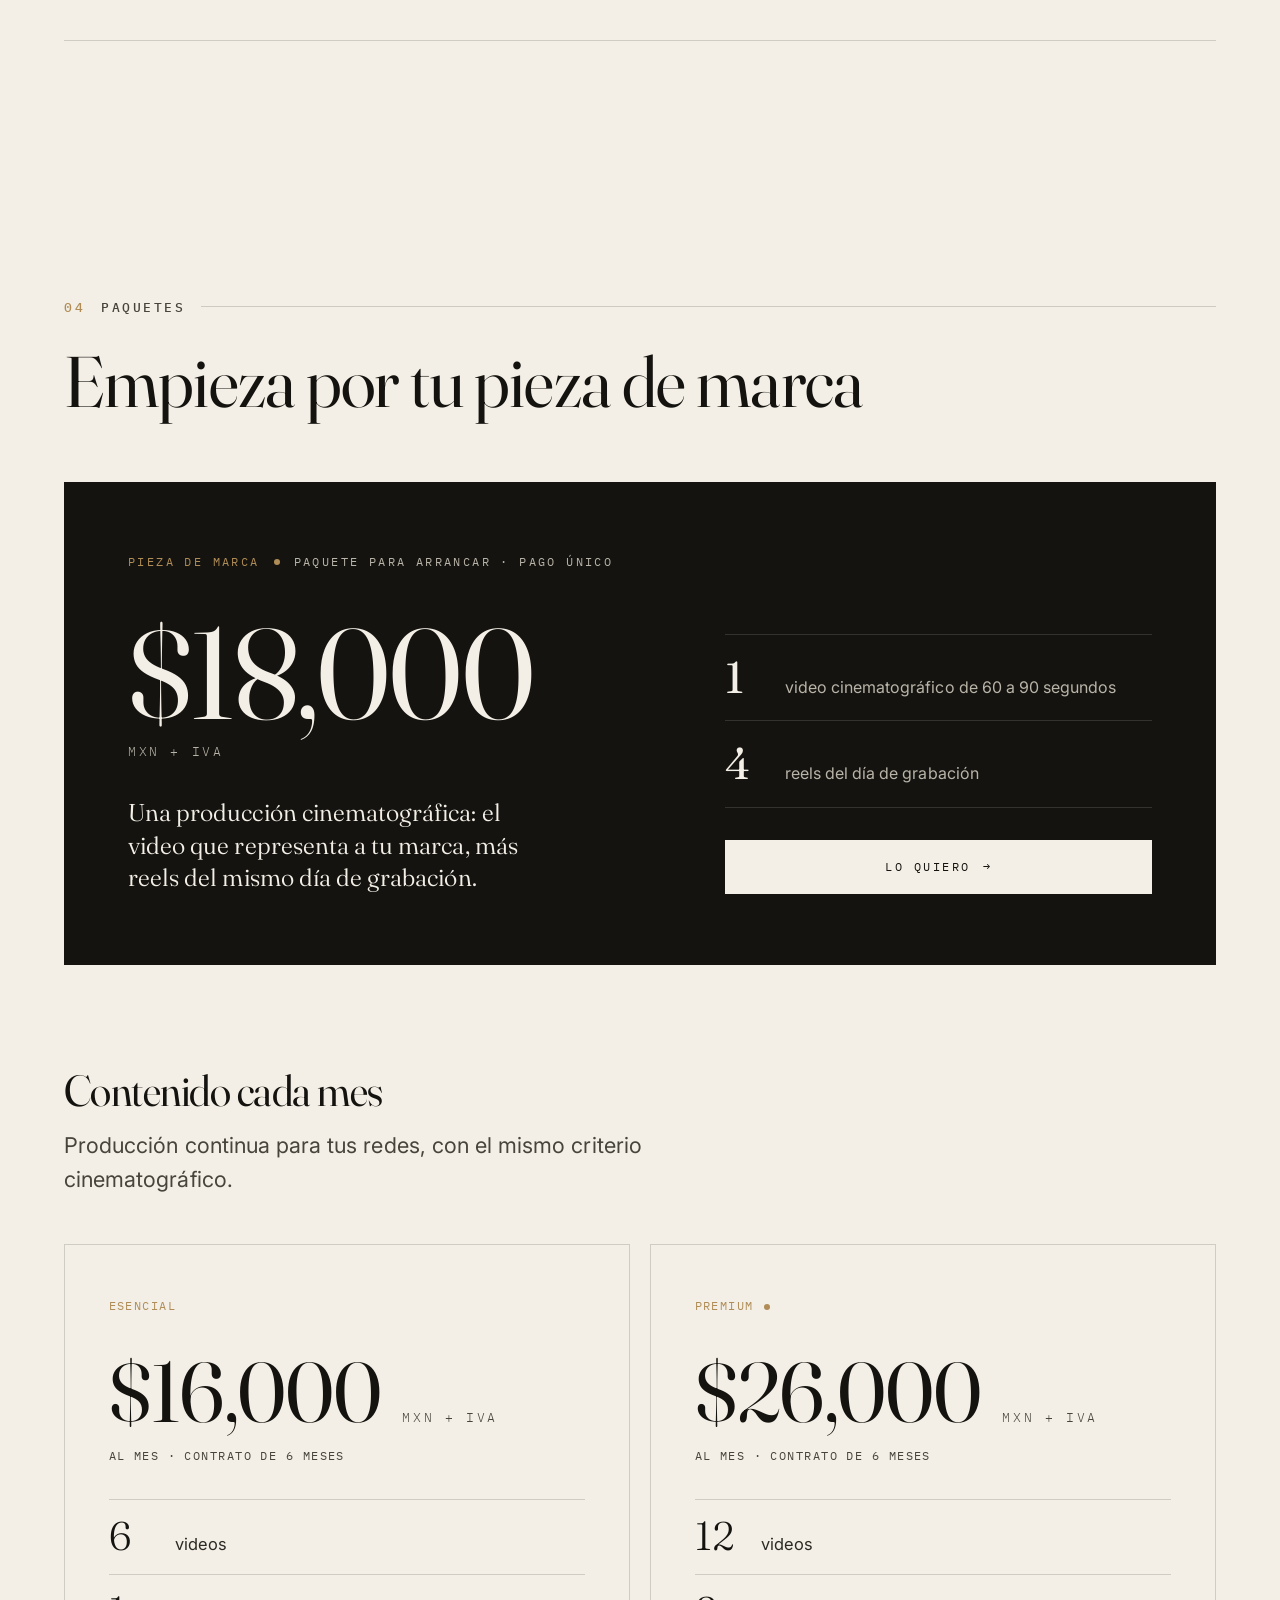
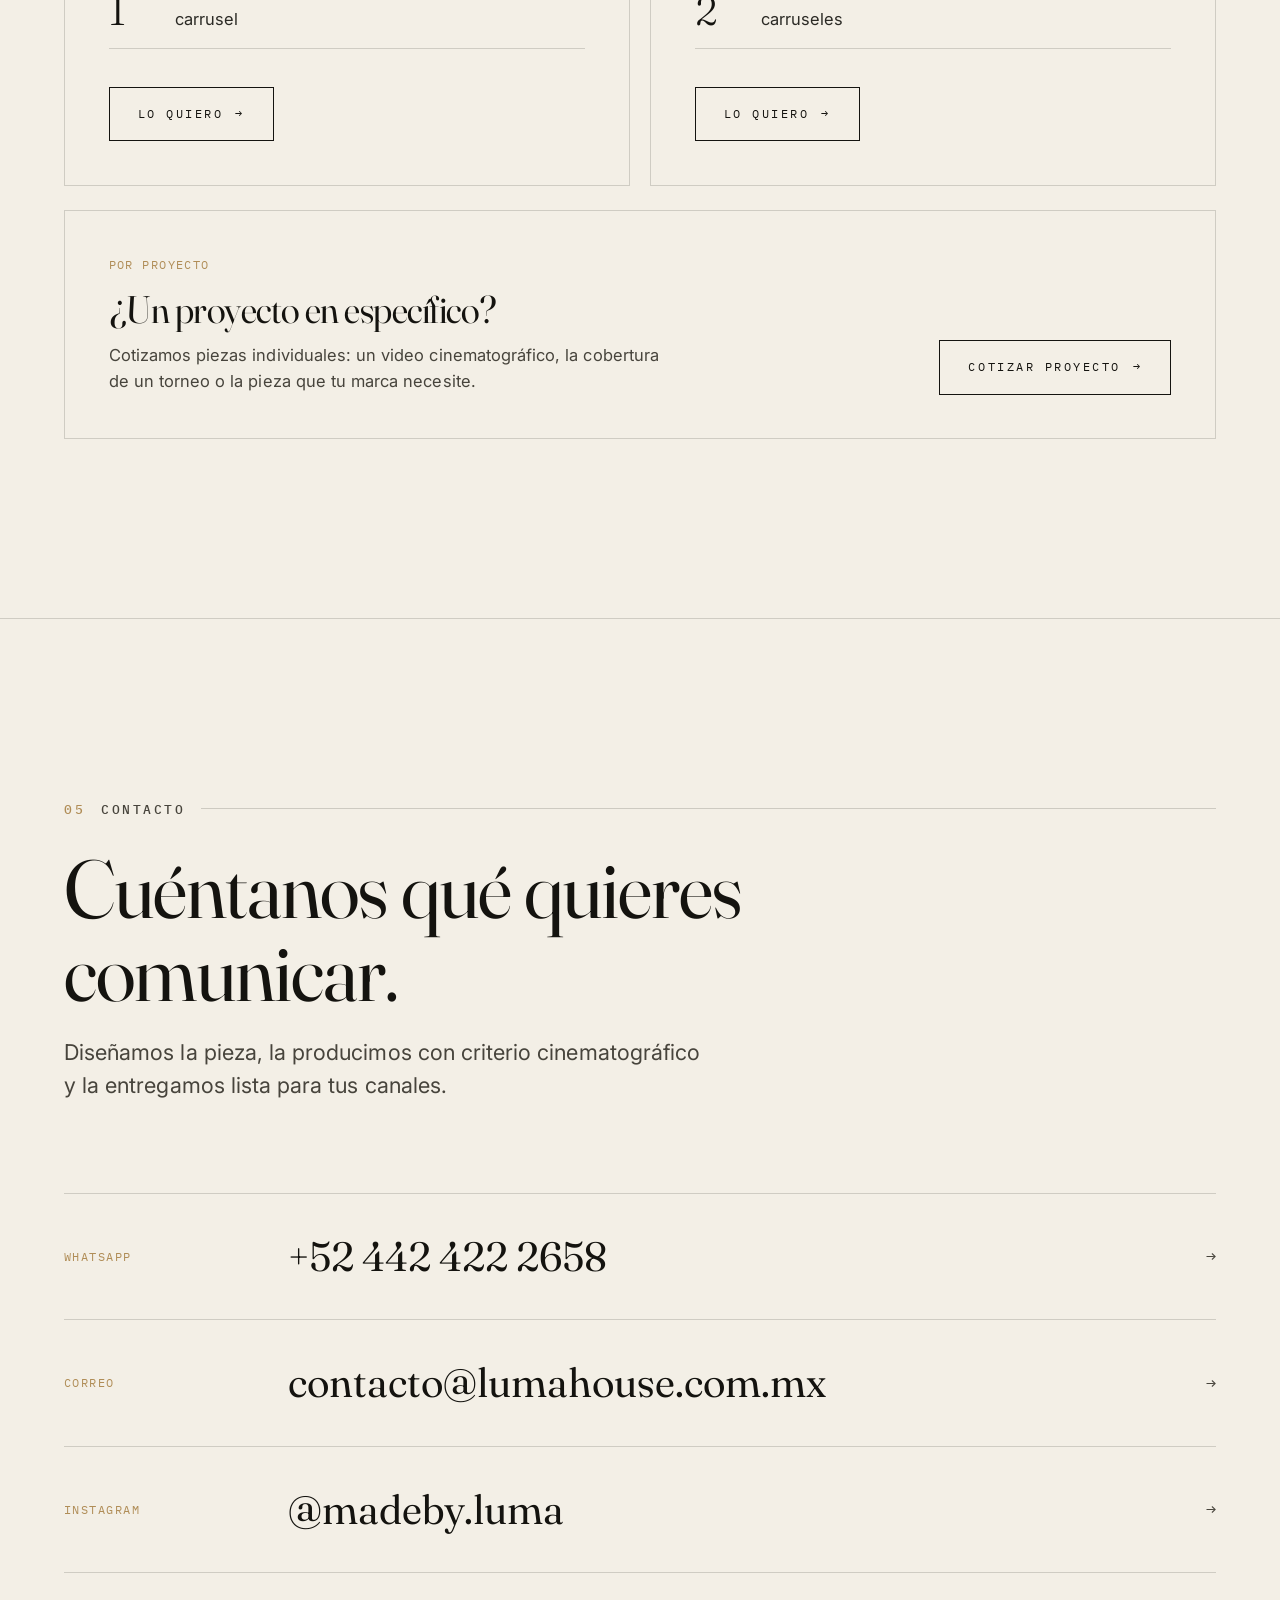
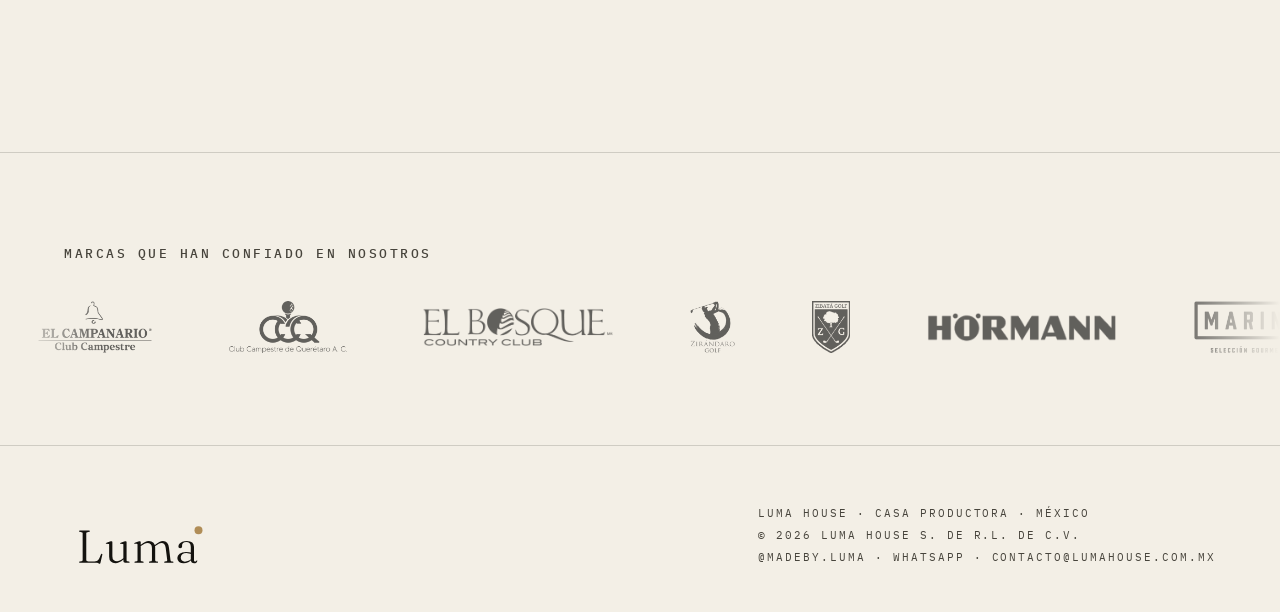
==== commit fbd687a6: "Publicación automática 2026-11-09 08:18" ====
--- a/index.html
+++ b/index.html
@@ -162,8 +162,8 @@
         <a class="contact__row reveal" href="mailto:contacto@lumahouse.com.mx">
           <span class="mono" data-i18n="contact.mail">Correo</span><strong>contacto@lumahouse.com.mx</strong><span class="arrow">→</span>
         </a>
-        <a class="contact__row reveal" href="https://instagram.com/madebyluma" target="_blank" rel="noopener">
-          <span class="mono">Instagram</span><strong>@madebyluma</strong><span class="arrow">→</span>
+        <a class="contact__row reveal" href="https://instagram.com/madeby.luma" target="_blank" rel="noopener">
+          <span class="mono">Instagram</span><strong>@madeby.luma</strong><span class="arrow">→</span>
         </a>
       </div>
     </div>
@@ -236,7 +236,7 @@
 <footer class="footer">
   <div class="wrap">
     <picture><source srcset="assets/logo/Luma_Firma_Punto_Bone.svg" media="(prefers-color-scheme: dark)"><img src="assets/logo/Luma_Firma_Punto_Ink.svg" alt="Luma"></picture>
-    <p><span data-i18n="footer.line">Luma House · Casa productora · México</span><br>© <span data-year>2026</span> Luma House S. de R.L. de C.V.<br><a href="https://instagram.com/madebyluma" target="_blank" rel="noopener">@madebyluma</a> · <a href="https://wa.me/524424222658" target="_blank" rel="noopener">WhatsApp</a> · <a href="mailto:contacto@lumahouse.com.mx">contacto@lumahouse.com.mx</a></p>
+    <p><span data-i18n="footer.line">Luma House · Casa productora · México</span><br>© <span data-year>2026</span> Luma House S. de R.L. de C.V.<br><a href="https://instagram.com/madeby.luma" target="_blank" rel="noopener">@madeby.luma</a> · <a href="https://wa.me/524424222658" target="_blank" rel="noopener">WhatsApp</a> · <a href="mailto:contacto@lumahouse.com.mx">contacto@lumahouse.com.mx</a></p>
   </div>
 </footer>
 
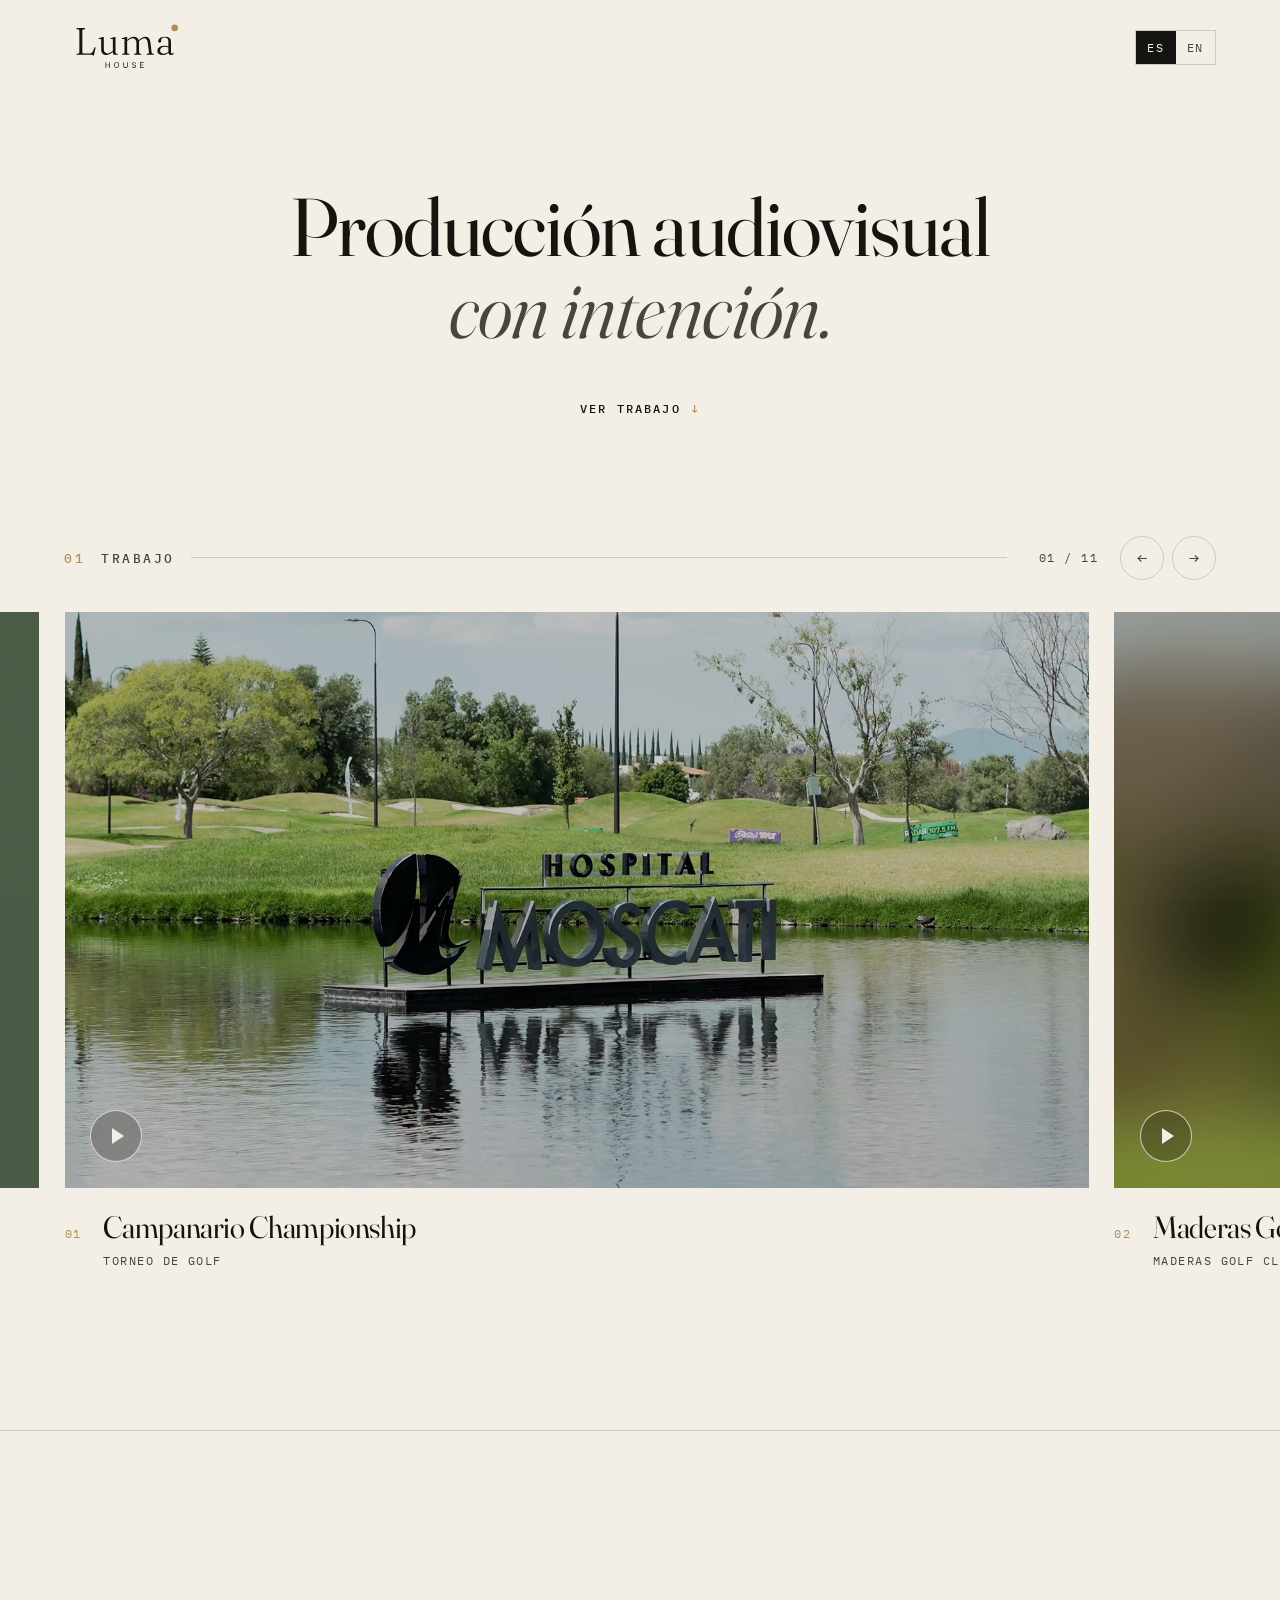
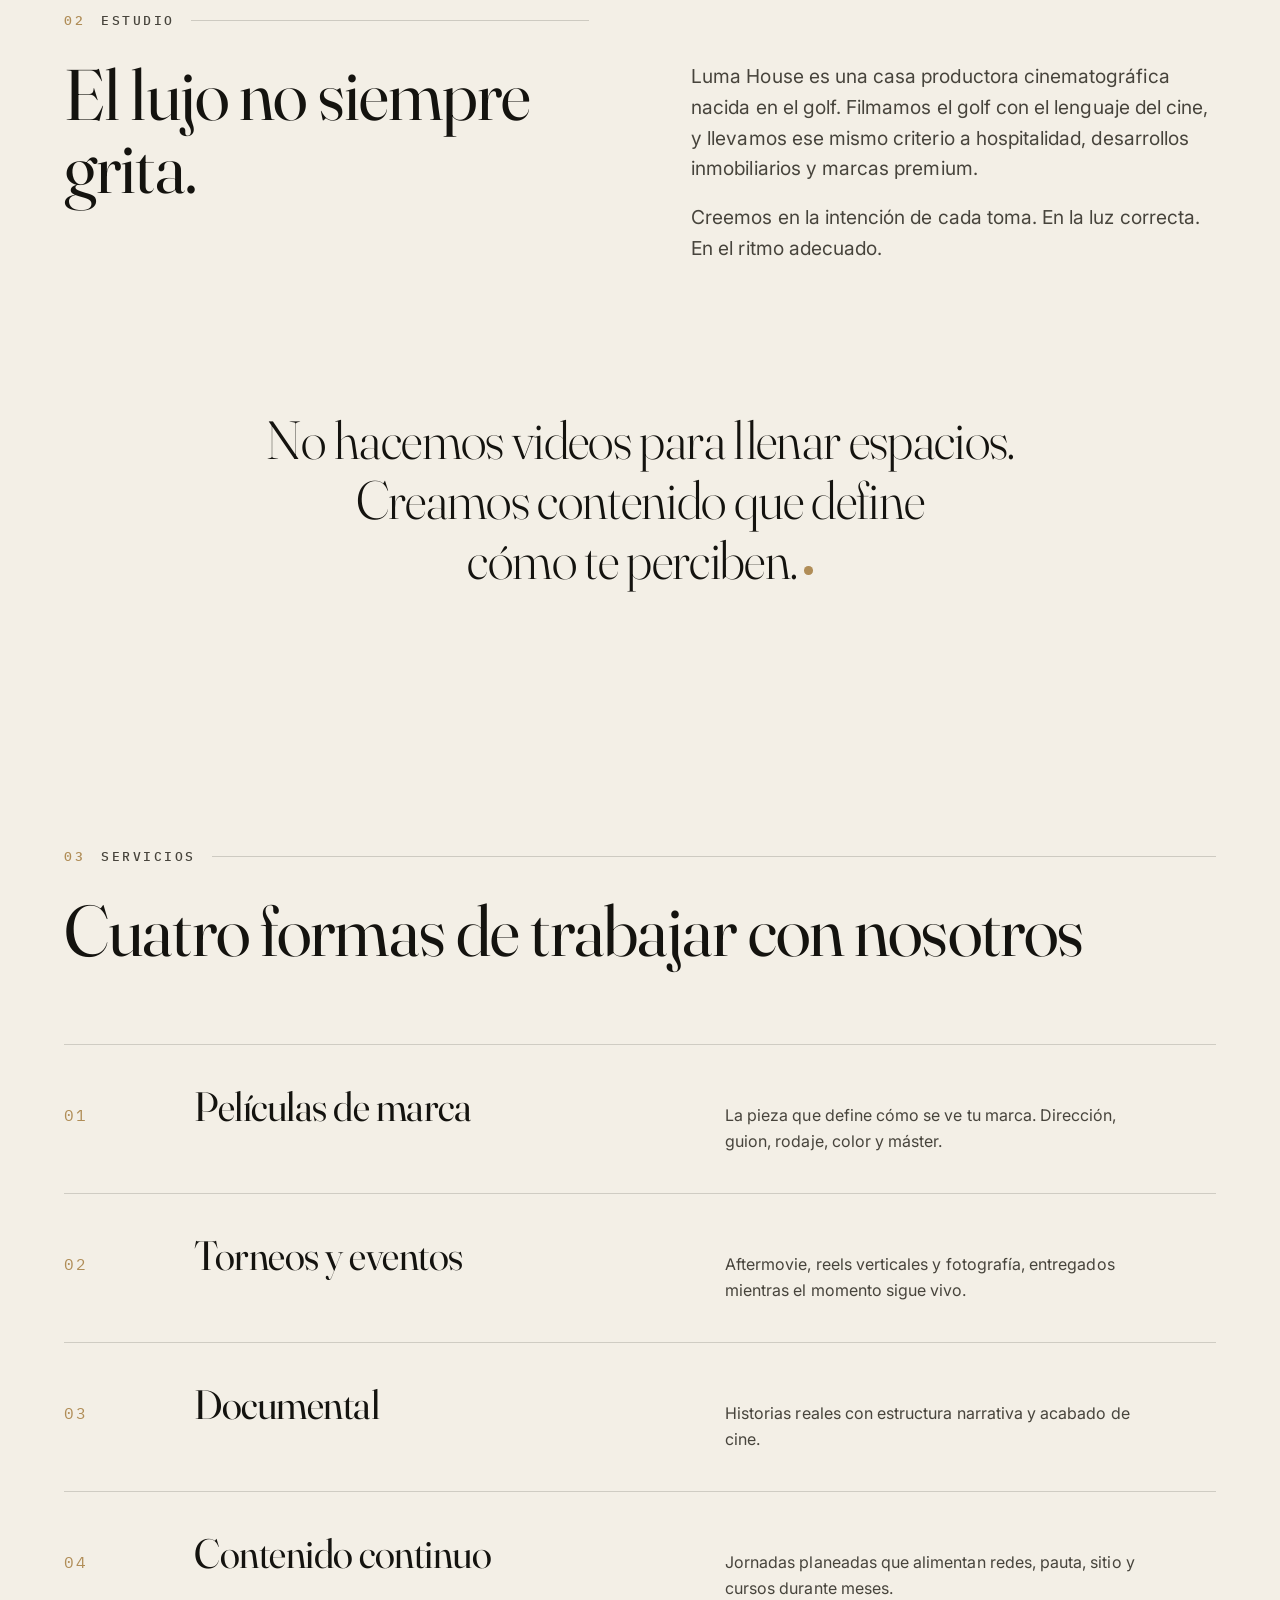
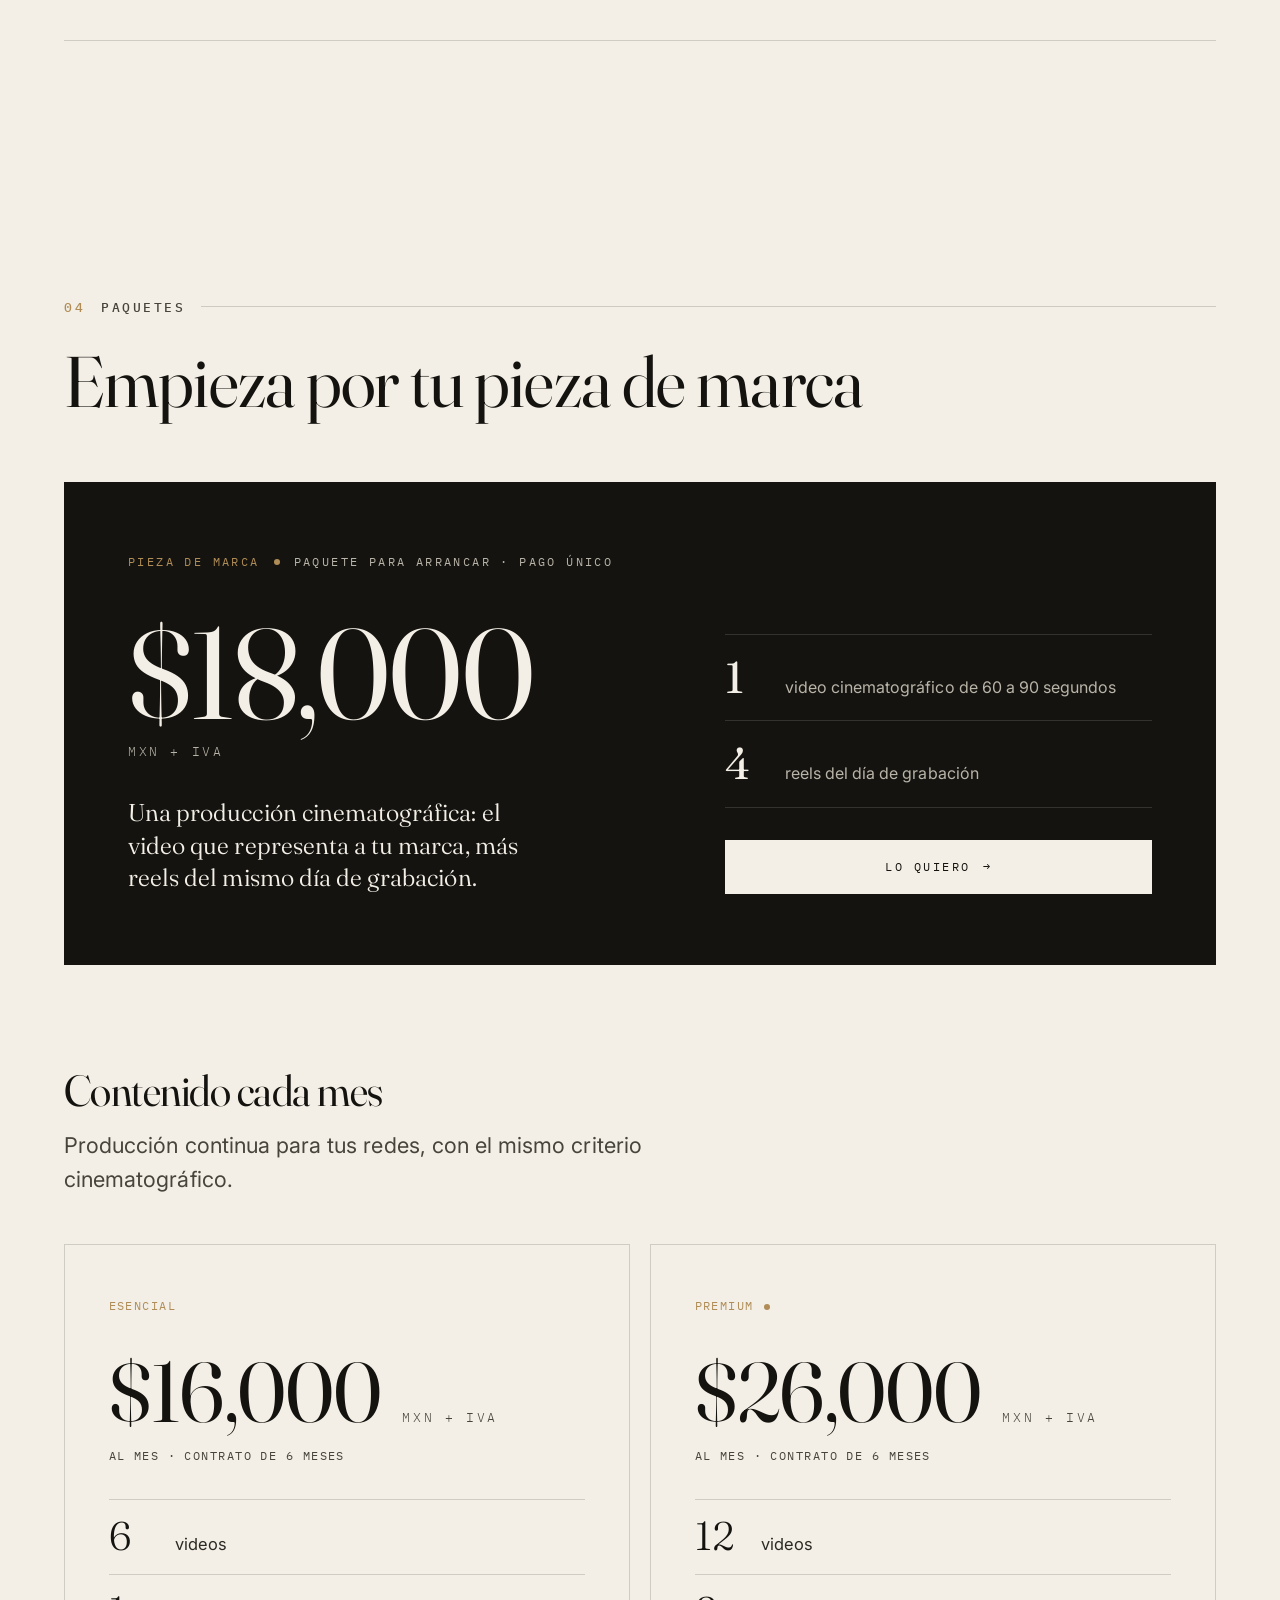
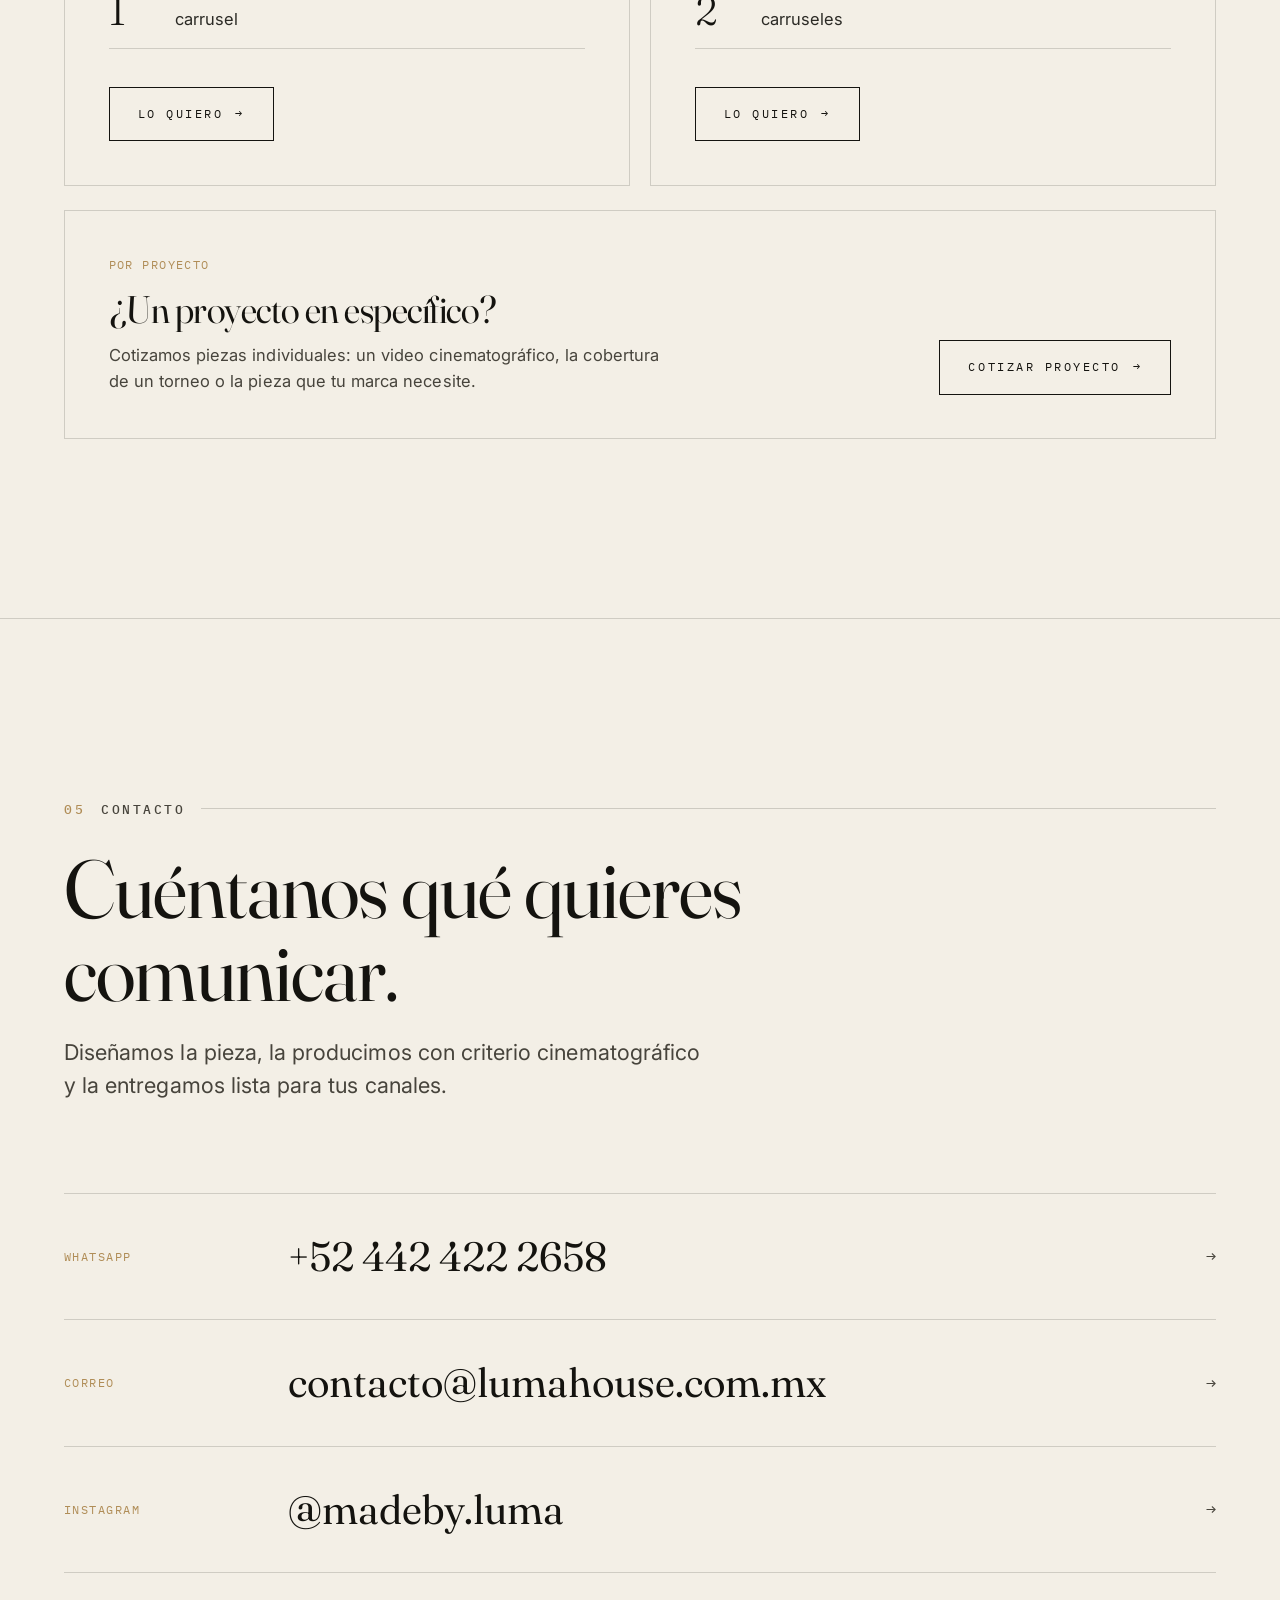
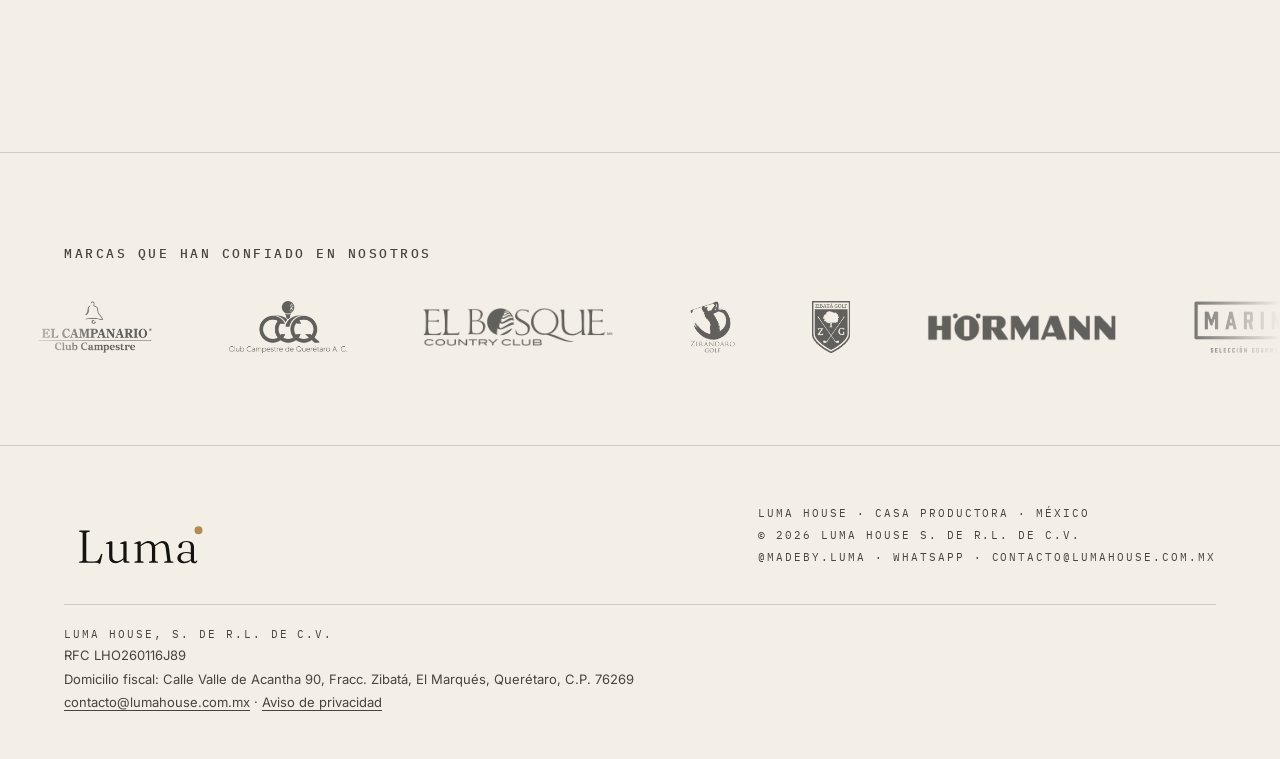
==== commit 69812930: "Publicación automática 2026-11-20 18:40" ====
--- a/index.html
+++ b/index.html
@@ -16,7 +16,7 @@
 <link rel="preconnect" href="https://fonts.googleapis.com">
 <link rel="preconnect" href="https://fonts.gstatic.com" crossorigin>
 <link href="https://fonts.googleapis.com/css2?family=Fraunces:ital,opsz,wght@0,9..144,300..500;1,9..144,300..500&family=IBM+Plex+Mono:wght@400;500&family=Inter:wght@400;500;600&display=swap" rel="stylesheet">
-<link rel="stylesheet" href="assets/css/luma.css?v=20261109a">
+<link rel="stylesheet" href="assets/css/luma.css?v=20261120a">
 </head>
 <body data-page="inicio">
 
@@ -237,11 +237,17 @@
   <div class="wrap">
     <picture><source srcset="assets/logo/Luma_Firma_Punto_Bone.svg" media="(prefers-color-scheme: dark)"><img src="assets/logo/Luma_Firma_Punto_Ink.svg" alt="Luma"></picture>
     <p><span data-i18n="footer.line">Luma House · Casa productora · México</span><br>© <span data-year>2026</span> Luma House S. de R.L. de C.V.<br><a href="https://instagram.com/madeby.luma" target="_blank" rel="noopener">@madeby.luma</a> · <a href="https://wa.me/524424222658" target="_blank" rel="noopener">WhatsApp</a> · <a href="mailto:contacto@lumahouse.com.mx">contacto@lumahouse.com.mx</a></p>
+    <div class="footer__legal">
+      <p class="footer__razon">LUMA HOUSE, S. de R.L. de C.V.</p>
+      <p><span data-i18n="legal.rfc">RFC</span> LHO260116J89</p>
+      <p><span data-i18n="legal.dom">Domicilio fiscal</span>: Calle Valle de Acantha 90, Fracc. Zibatá, El Marqués, Querétaro, C.P. 76269</p>
+      <p><a href="mailto:contacto@lumahouse.com.mx">contacto@lumahouse.com.mx</a> · <a href="aviso-de-privacidad/" data-i18n="legal.privacy">Aviso de privacidad</a></p>
+    </div>
   </div>
 </footer>
 
 <script src="assets/js/proyectos.js?v=20261106b"></script>
 <script src="assets/js/videos.js?v=f6ac92e31c"></script>
-<script src="assets/js/site.js?v=20261109b"></script>
+<script src="assets/js/site.js?v=20261120a"></script>
 </body>
 </html>
--- a/assets/css/luma.css
+++ b/assets/css/luma.css
@@ -580,3 +580,20 @@
 
 /* Pieza de marca en pesos: la moneda va debajo de la cifra */
 .pieza__price span{display:block; margin:14px 0 0; vertical-align:baseline}
+
+/* ---------- datos legales en el pie y aviso de privacidad (20 nov 2026) ---------- */
+.footer__legal{flex:1 0 100%; border-top:1px solid var(--rule-light); padding-top:20px; margin-top:4px}
+.footer__legal p{font-family:var(--sans); font-size:13px; letter-spacing:0; text-transform:none; line-height:1.8}
+.footer__legal .footer__razon{font-family:var(--mono); font-size:11px; letter-spacing:.18em; text-transform:uppercase}
+.footer__legal a{text-decoration:underline; text-underline-offset:3px}
+.footer__legal a:hover{color:var(--brass)}
+.legal{padding:calc(var(--nav-h) + clamp(48px, 7vw, 96px)) 0 clamp(64px, 8vw, 112px)}
+.legal .wrap{max-width:820px}
+.legal h1,.legal h2{color:var(--ink)}
+.legal h1{font-family:var(--serif); font-weight:300; font-size:clamp(36px, 5.5vw, 64px); line-height:1.08; margin:18px 0 12px}
+.legal h2{font-family:var(--serif); font-weight:400; font-size:clamp(22px, 2.4vw, 28px); margin:40px 0 10px}
+.legal p,.legal li{color:var(--ink-soft); font-size:16px; line-height:1.7; margin-bottom:12px}
+.legal ul{padding-left:22px; margin-bottom:12px}
+.legal a{text-decoration:underline; text-underline-offset:3px}
+.legal a:hover{color:var(--brass)}
+.legal .legal__fecha{font-family:var(--mono); font-size:12px; letter-spacing:.14em; text-transform:uppercase}
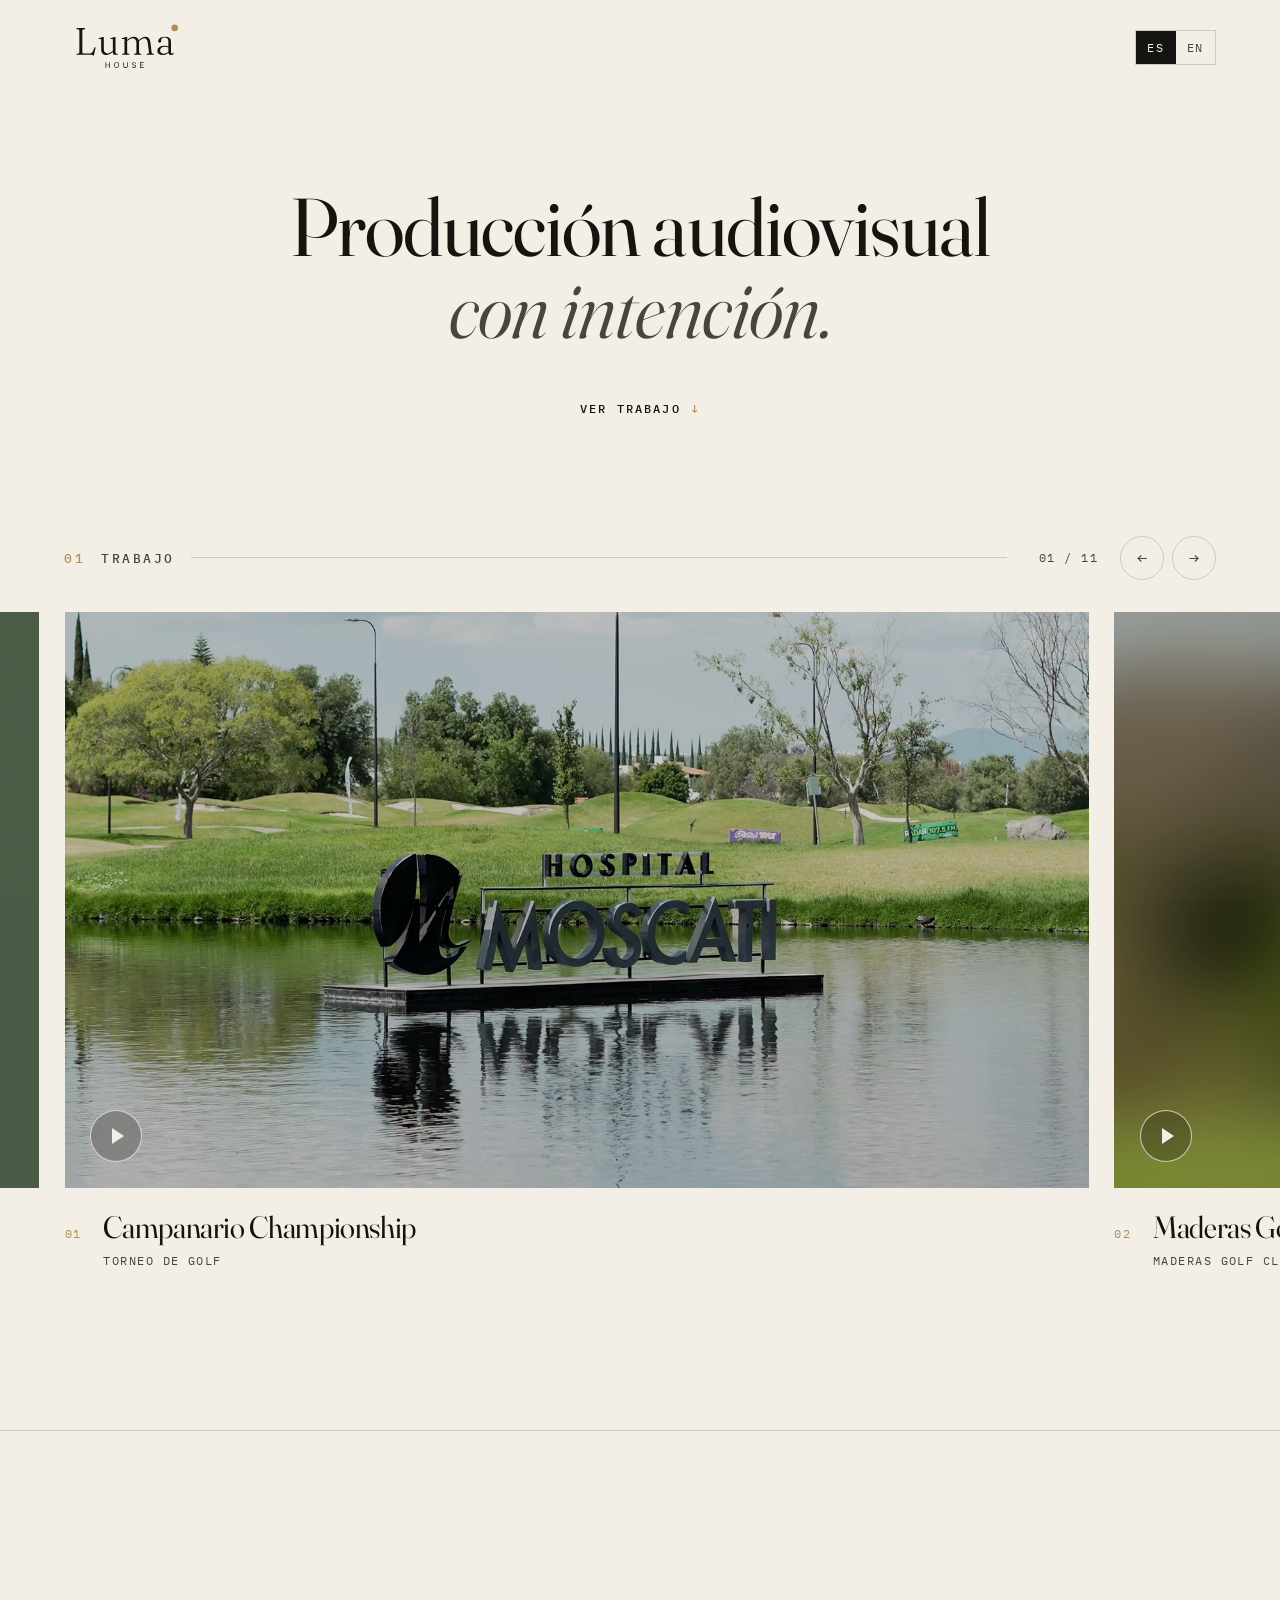
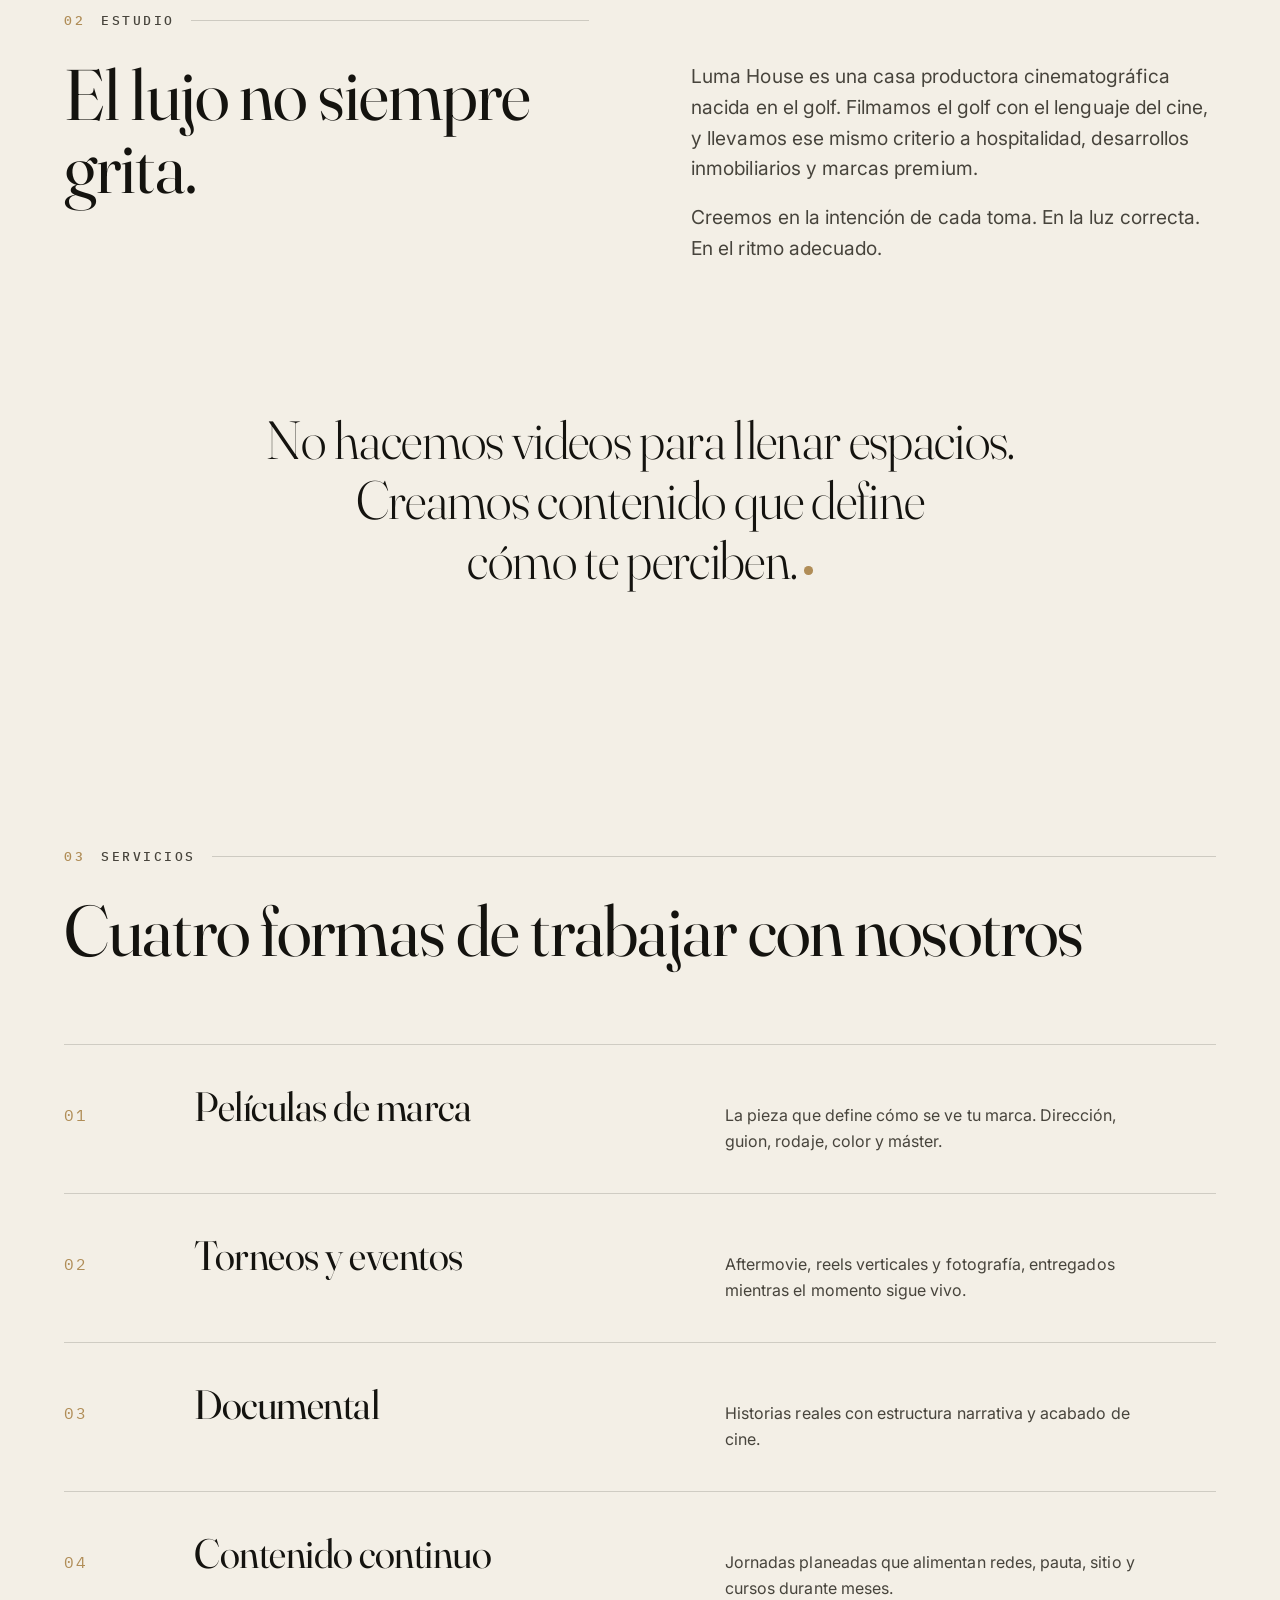
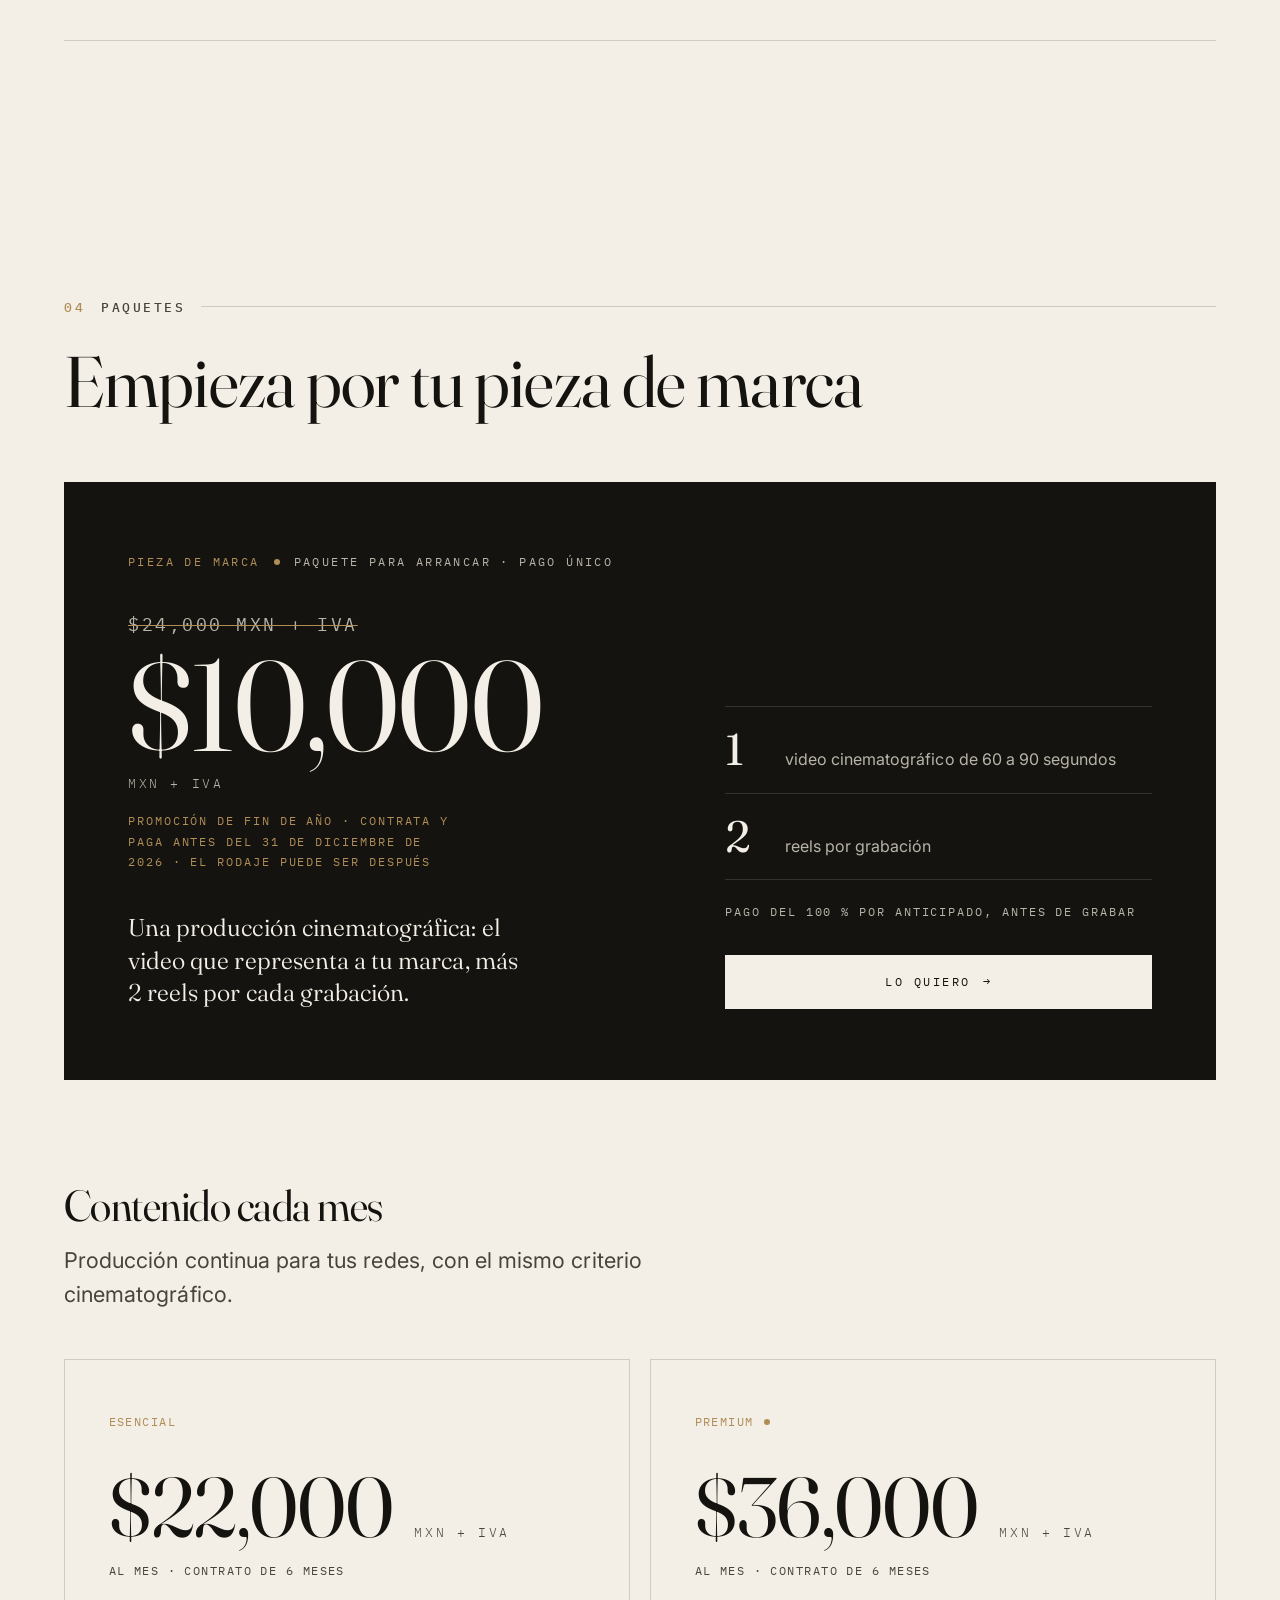
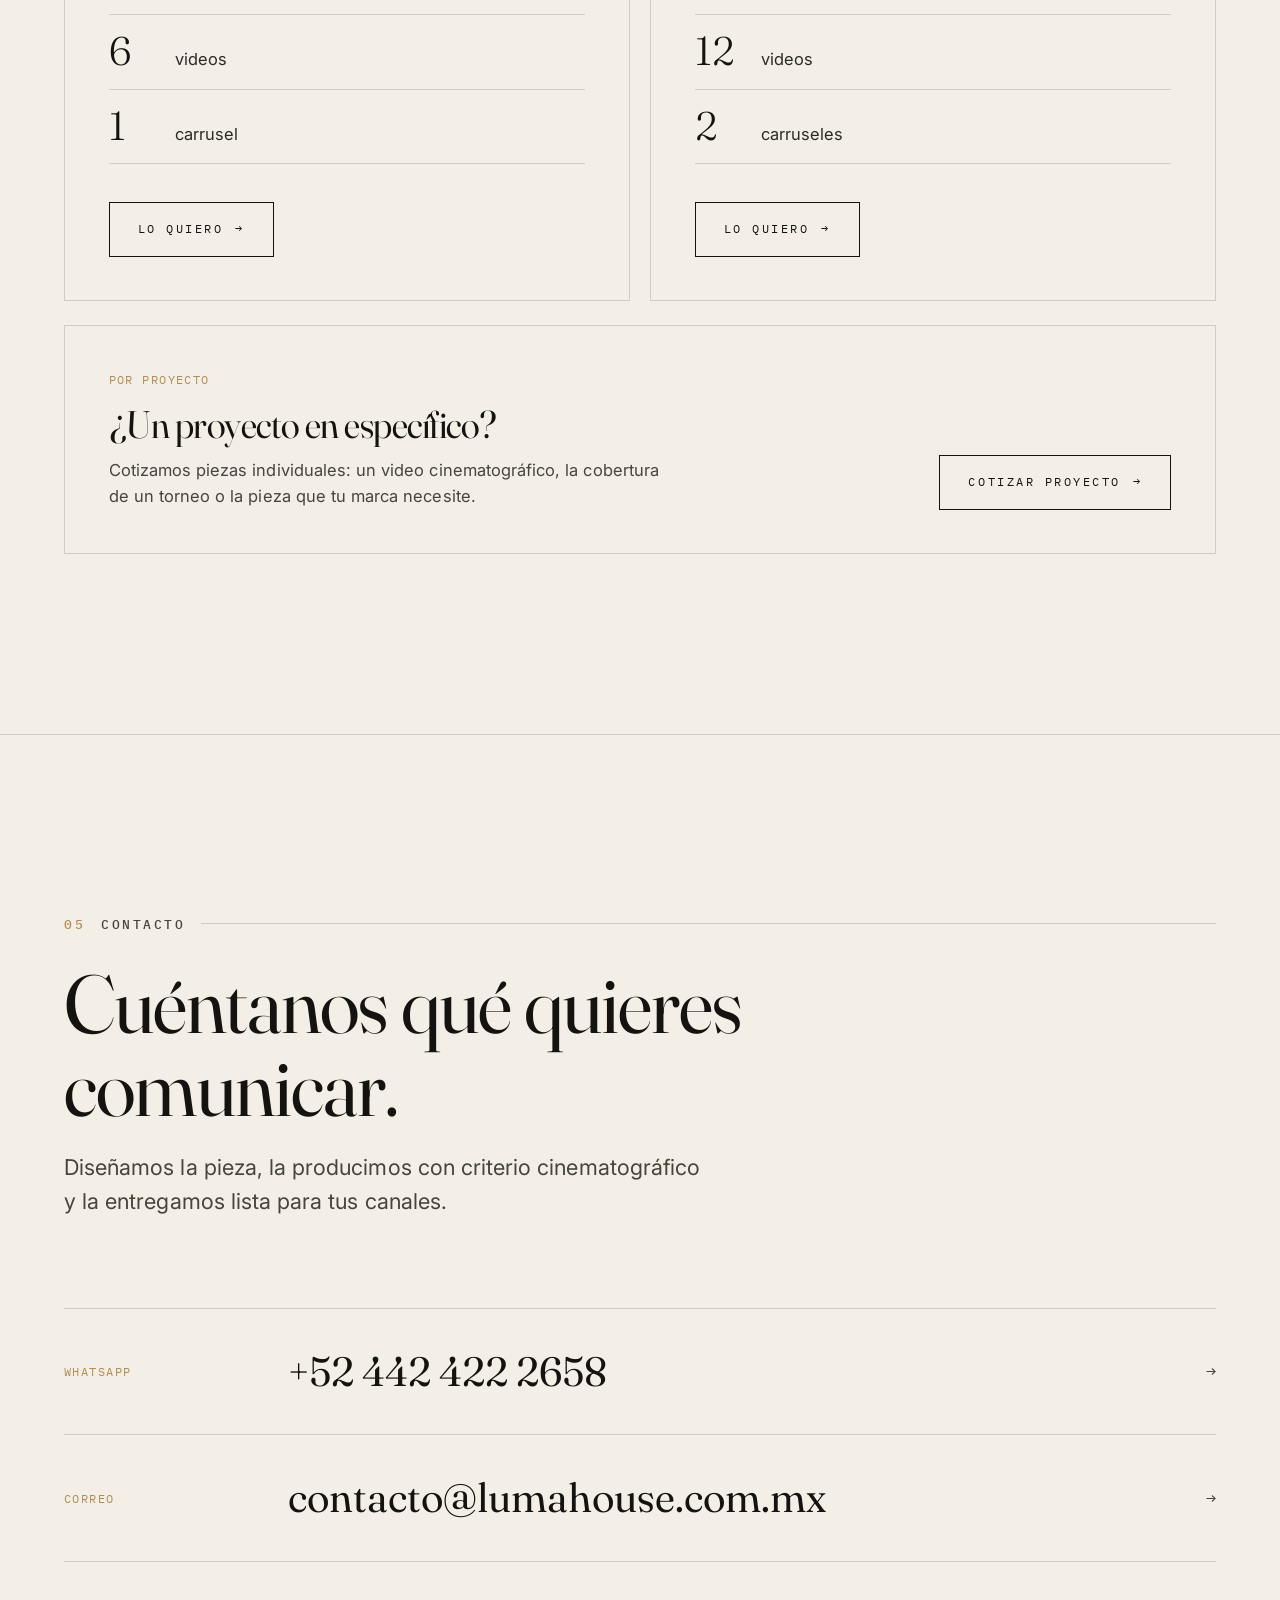
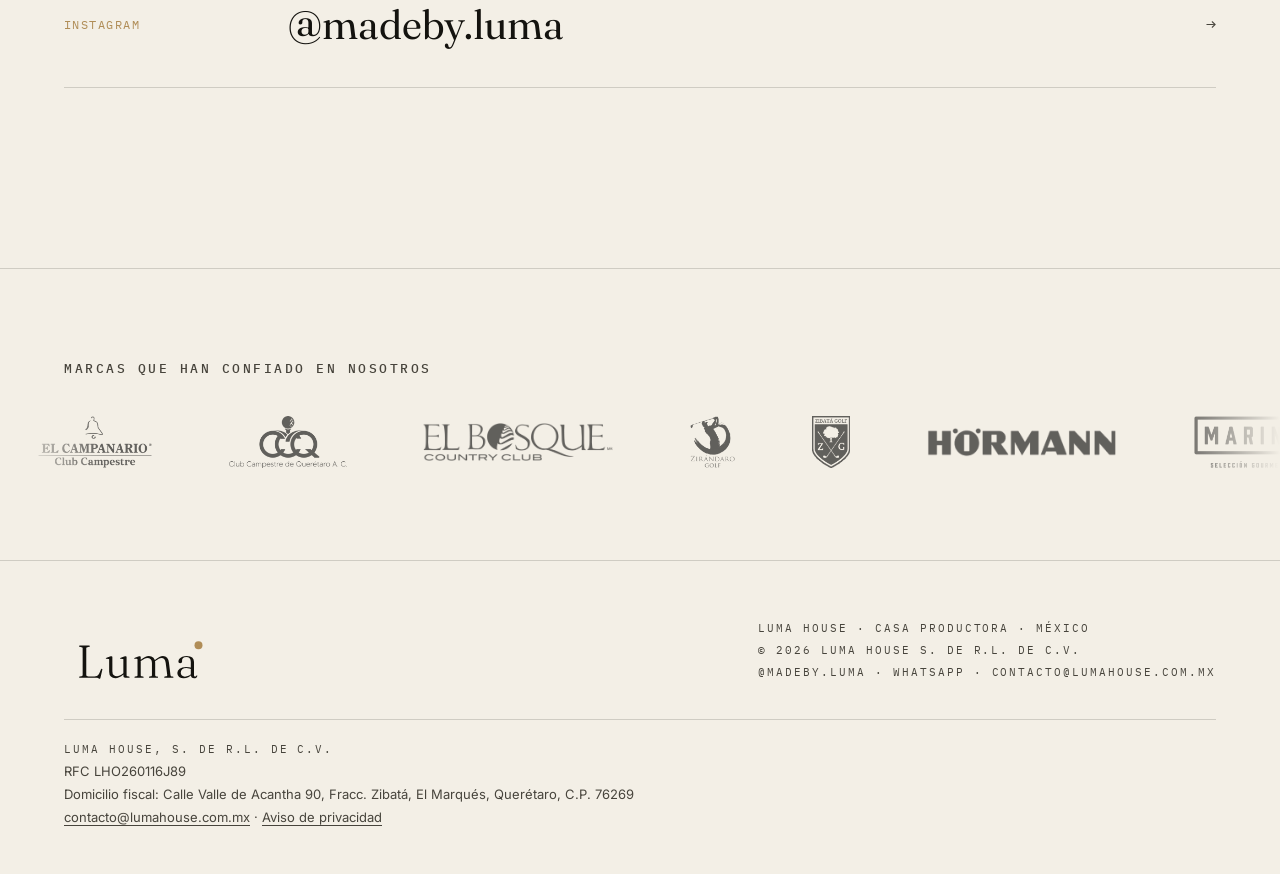
==== commit 725a6370: "Publicación automática 2026-11-21 11:31" ====
--- a/index.html
+++ b/index.html
@@ -16,7 +16,7 @@
 <link rel="preconnect" href="https://fonts.googleapis.com">
 <link rel="preconnect" href="https://fonts.gstatic.com" crossorigin>
 <link href="https://fonts.googleapis.com/css2?family=Fraunces:ital,opsz,wght@0,9..144,300..500;1,9..144,300..500&family=IBM+Plex+Mono:wght@400;500&family=Inter:wght@400;500;600&display=swap" rel="stylesheet">
-<link rel="stylesheet" href="assets/css/luma.css?v=20261120a">
+<link rel="stylesheet" href="assets/css/luma.css?v=20261121f">
 </head>
 <body data-page="inicio">
 
@@ -102,14 +102,16 @@
       <article class="pieza reveal">
         <div class="pieza__main">
           <p class="mono pieza__tag"><span data-i18n="p3.name">Pieza de marca</span> <i aria-hidden="true"></i> <span data-i18n="p3.per">paquete para arrancar · pago único</span></p>
-          <p class="pieza__price" data-i18n="p3.price">$18,000 <span>MXN + IVA</span></p>
-          <p class="pieza__text" data-i18n="p3.text">Una producción cinematográfica: el video que representa a tu marca, más reels del mismo día de grabación.</p>
+          <p class="pieza__price" data-i18n="p3.price"><small class="pieza__was">$24,000 MXN + IVA</small>$10,000 <span>MXN + IVA</span></p>
+          <p class="pieza__promo mono" data-i18n="p3.promo">Promoción de fin de año · contrata y paga antes del 31 de diciembre de 2026 · el rodaje puede ser después</p>
+          <p class="pieza__text" data-i18n="p3.text">Una producción cinematográfica: el video que representa a tu marca, más 2 reels por cada grabación.</p>
         </div>
         <div class="pieza__side">
           <ul class="pieza__list">
             <li><strong>1</strong><span data-i18n="p3.video">video cinematográfico de 60 a 90 segundos</span></li>
-            <li><strong>4</strong><span data-i18n="p3.reels">reels del día de grabación</span></li>
+            <li><strong>2</strong><span data-i18n="p3.reels">reels por grabación</span></li>
           </ul>
+          <p class="pieza__note mono" data-i18n="p3.pago">Pago del 100 % por anticipado, antes de grabar</p>
           <a class="btn btn--solid pieza__btn" data-wa="p3.wa" href="https://wa.me/524424222658" target="_blank" rel="noopener"><span data-i18n="plans.cta">Lo quiero</span> →</a>
         </div>
       </article>
@@ -120,7 +122,7 @@
       <div class="plans">
         <article class="plan reveal">
           <p class="mono plan__name" data-i18n="p1.name">Esencial</p>
-          <p class="plan__price" data-i18n="p1.price">$16,000 <span>MXN + IVA</span></p>
+          <p class="plan__price" data-i18n="p1.price">$22,000 <span>MXN + IVA</span></p>
           <p class="mono plan__per" data-i18n="plans.per">al mes · contrato de 6 meses</p>
           <ul class="plan__list">
             <li><strong>6</strong><span data-i18n="plans.videos">videos</span></li>
@@ -130,7 +132,7 @@
         </article>
         <article class="plan plan--premium reveal" style="transition-delay:90ms">
           <p class="mono plan__name" data-i18n="p2.name">Premium</p>
-          <p class="plan__price" data-i18n="p2.price">$26,000 <span>MXN + IVA</span></p>
+          <p class="plan__price" data-i18n="p2.price">$36,000 <span>MXN + IVA</span></p>
           <p class="mono plan__per" data-i18n="plans.per">al mes · contrato de 6 meses</p>
           <ul class="plan__list">
             <li><strong>12</strong><span data-i18n="plans.videos">videos</span></li>
@@ -248,6 +250,6 @@
 
 <script src="assets/js/proyectos.js?v=20261106b"></script>
 <script src="assets/js/videos.js?v=f6ac92e31c"></script>
-<script src="assets/js/site.js?v=20261120a"></script>
+<script src="assets/js/site.js?v=20261121f"></script>
 </body>
 </html>
--- a/assets/css/luma.css
+++ b/assets/css/luma.css
@@ -597,3 +597,15 @@
 .legal a{text-decoration:underline; text-underline-offset:3px}
 .legal a:hover{color:var(--brass)}
 .legal .legal__fecha{font-family:var(--mono); font-size:12px; letter-spacing:.14em; text-transform:uppercase}
+
+/* Promoción de fin de año (21 nov 2026): precio de lista tachado + promo */
+.pieza__was{display:block; font-family:var(--mono); font-size:clamp(14px,1.4vw,20px); letter-spacing:.14em; font-weight:400; color:var(--bone-soft); text-decoration:line-through; text-decoration-color:var(--brass); text-decoration-thickness:1px; margin-bottom:14px; line-height:1}
+.pieza__promo{font-size:12px; letter-spacing:.16em; text-transform:uppercase; color:var(--brass); margin-top:22px; max-width:46ch; line-height:1.7}
+.pieza__note{font-size:12px; letter-spacing:.16em; text-transform:uppercase; color:var(--bone-soft); margin-top:22px; line-height:1.7}
+
+/* EN: sin promoción de fin de año (Alejandro, 21 nov 2026 11:14) */
+html[lang="en"] .pieza__promo{display:none}
+
+/* Móvil: la unidad («MXN + IVA» / «USD + VAT») no se parte; si no cabe, baja completa (21 nov 2026) */
+.plan__price span,.pieza__price span{white-space:nowrap}
+@media (max-width:480px){.plan__price span{display:inline-block; margin-left:0; margin-top:10px}}
